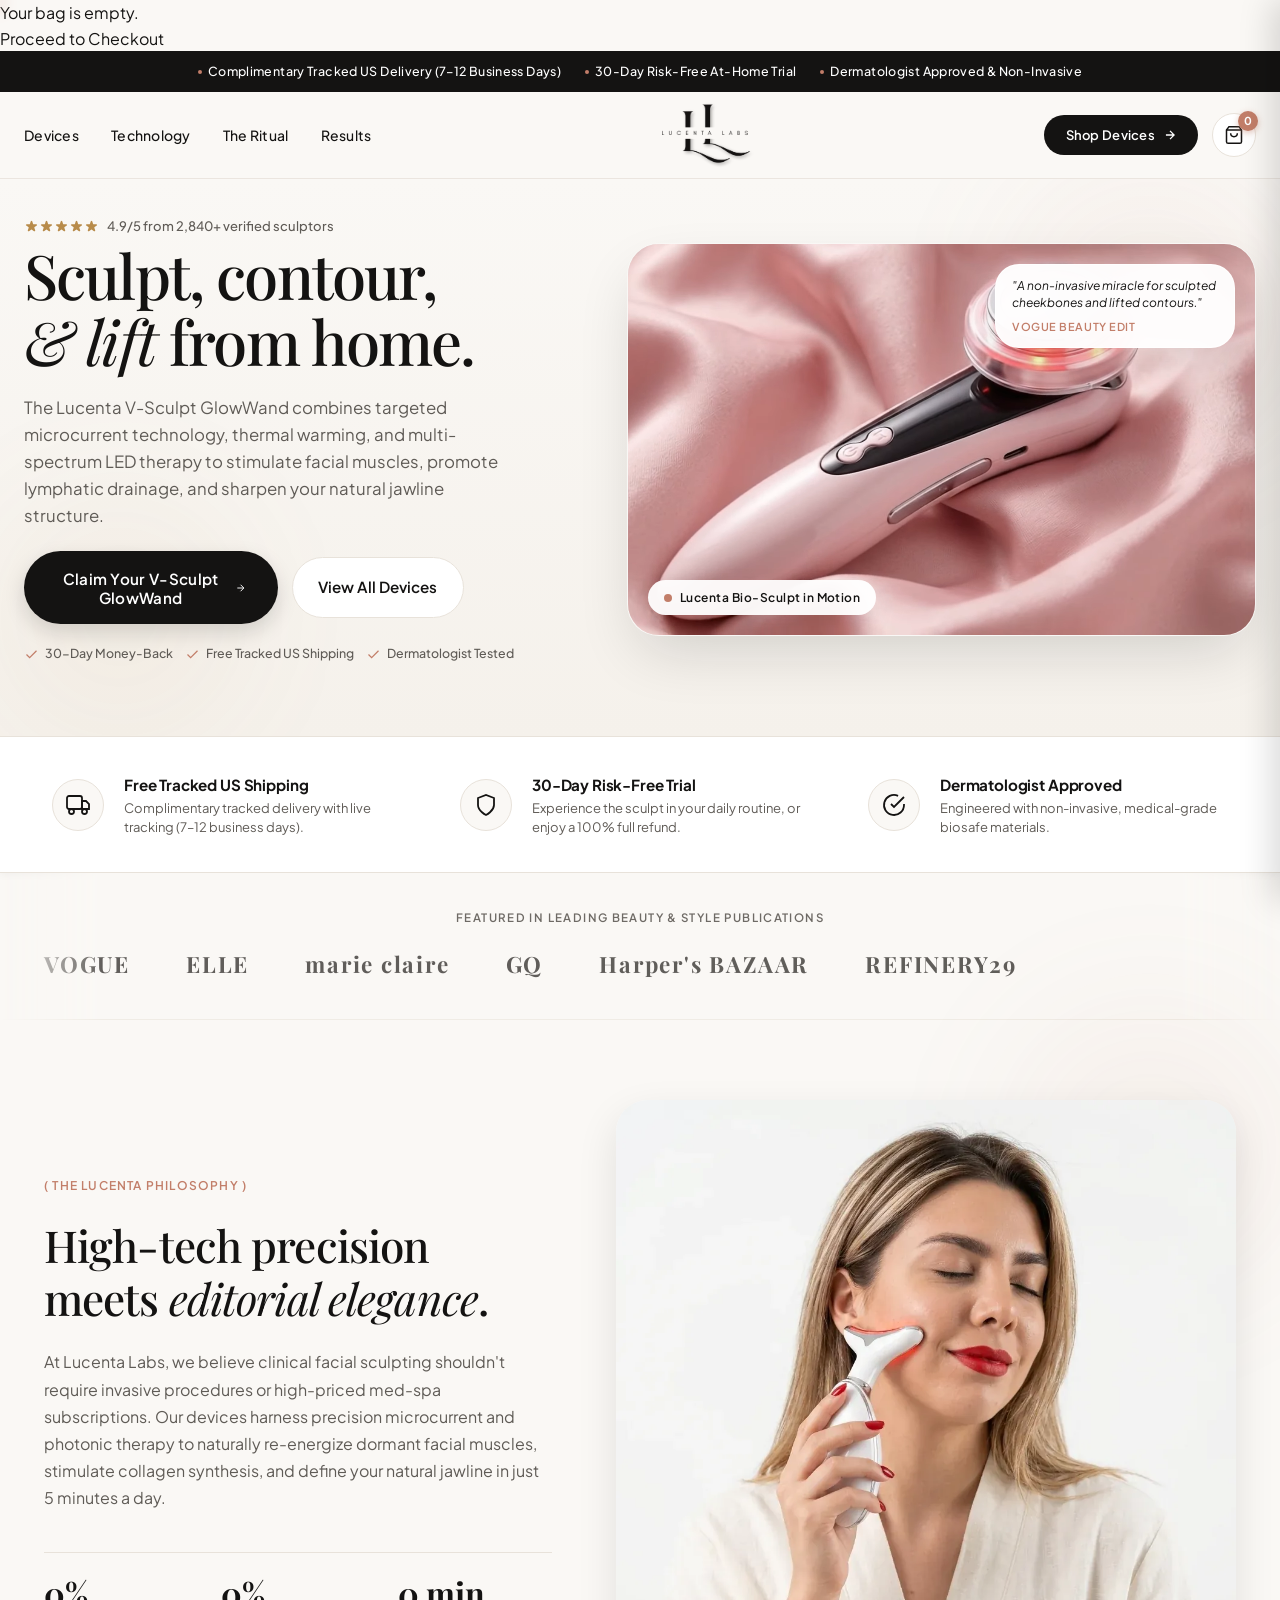
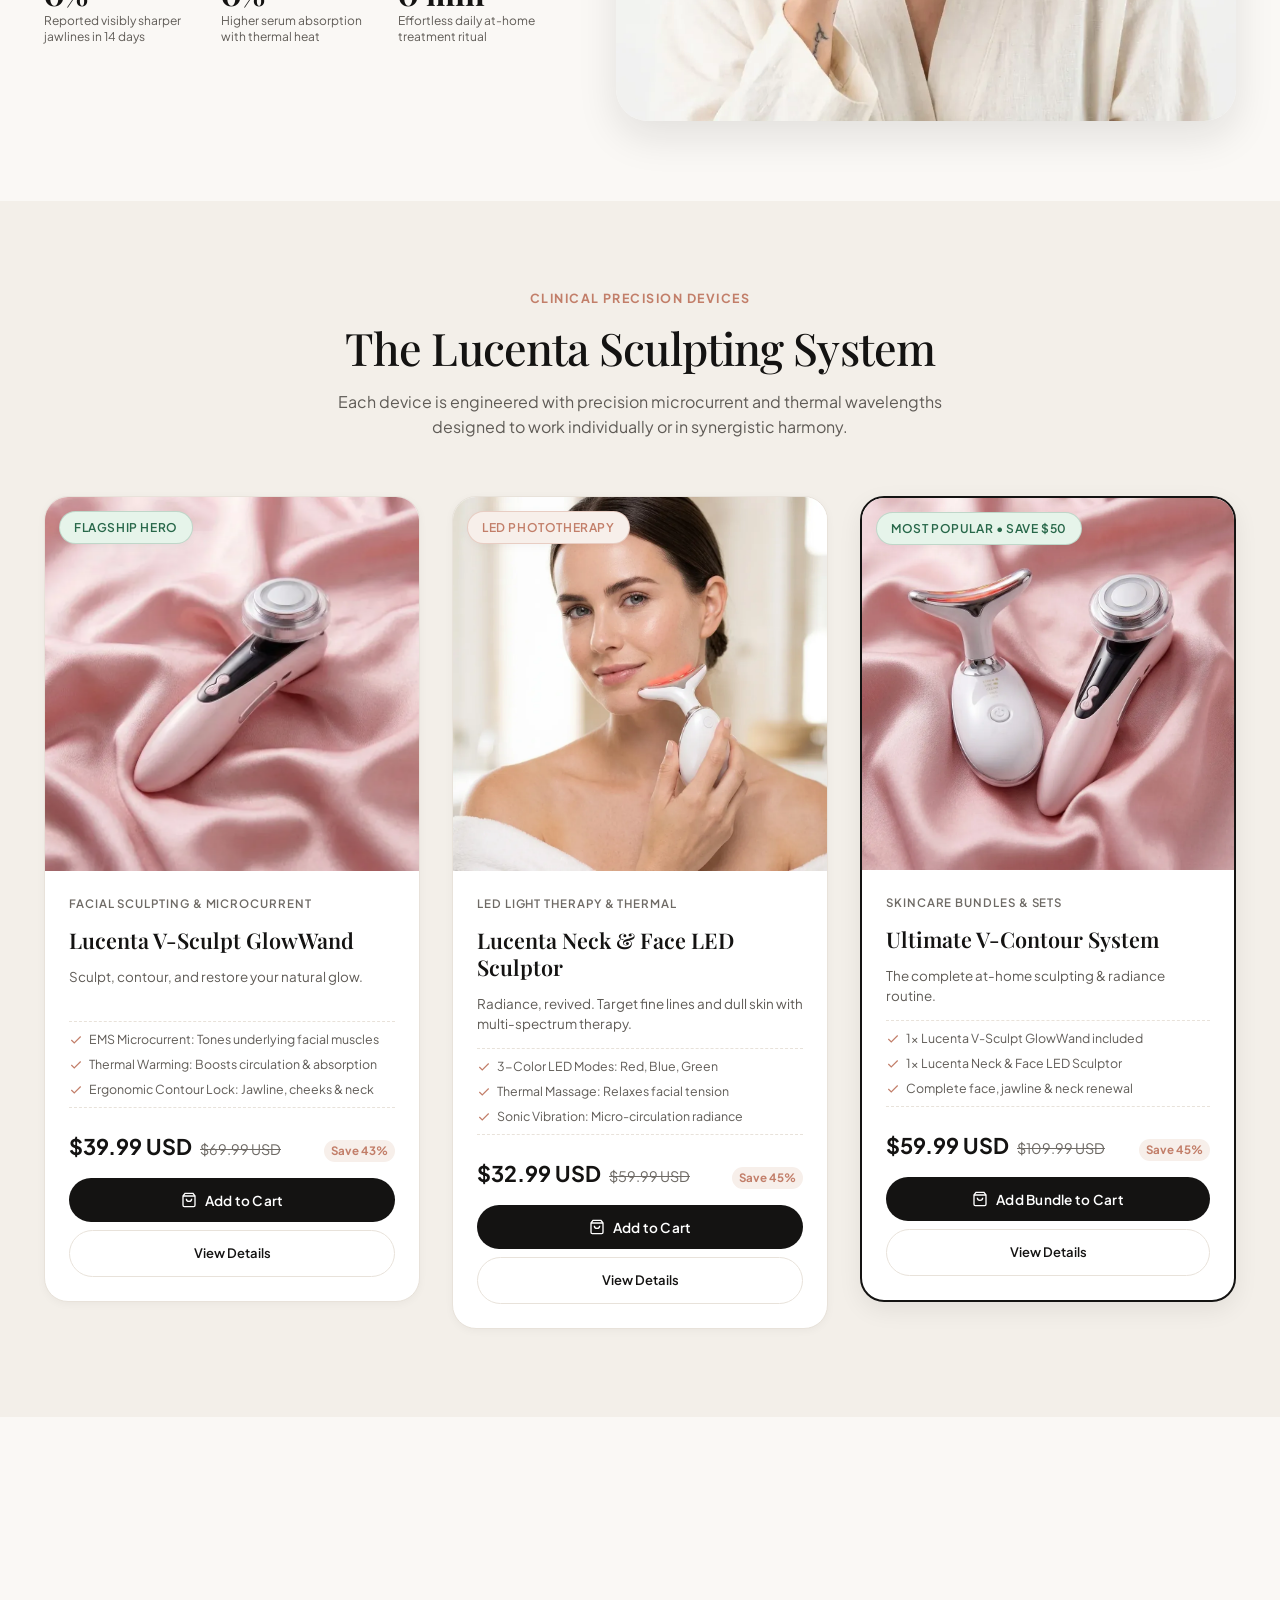
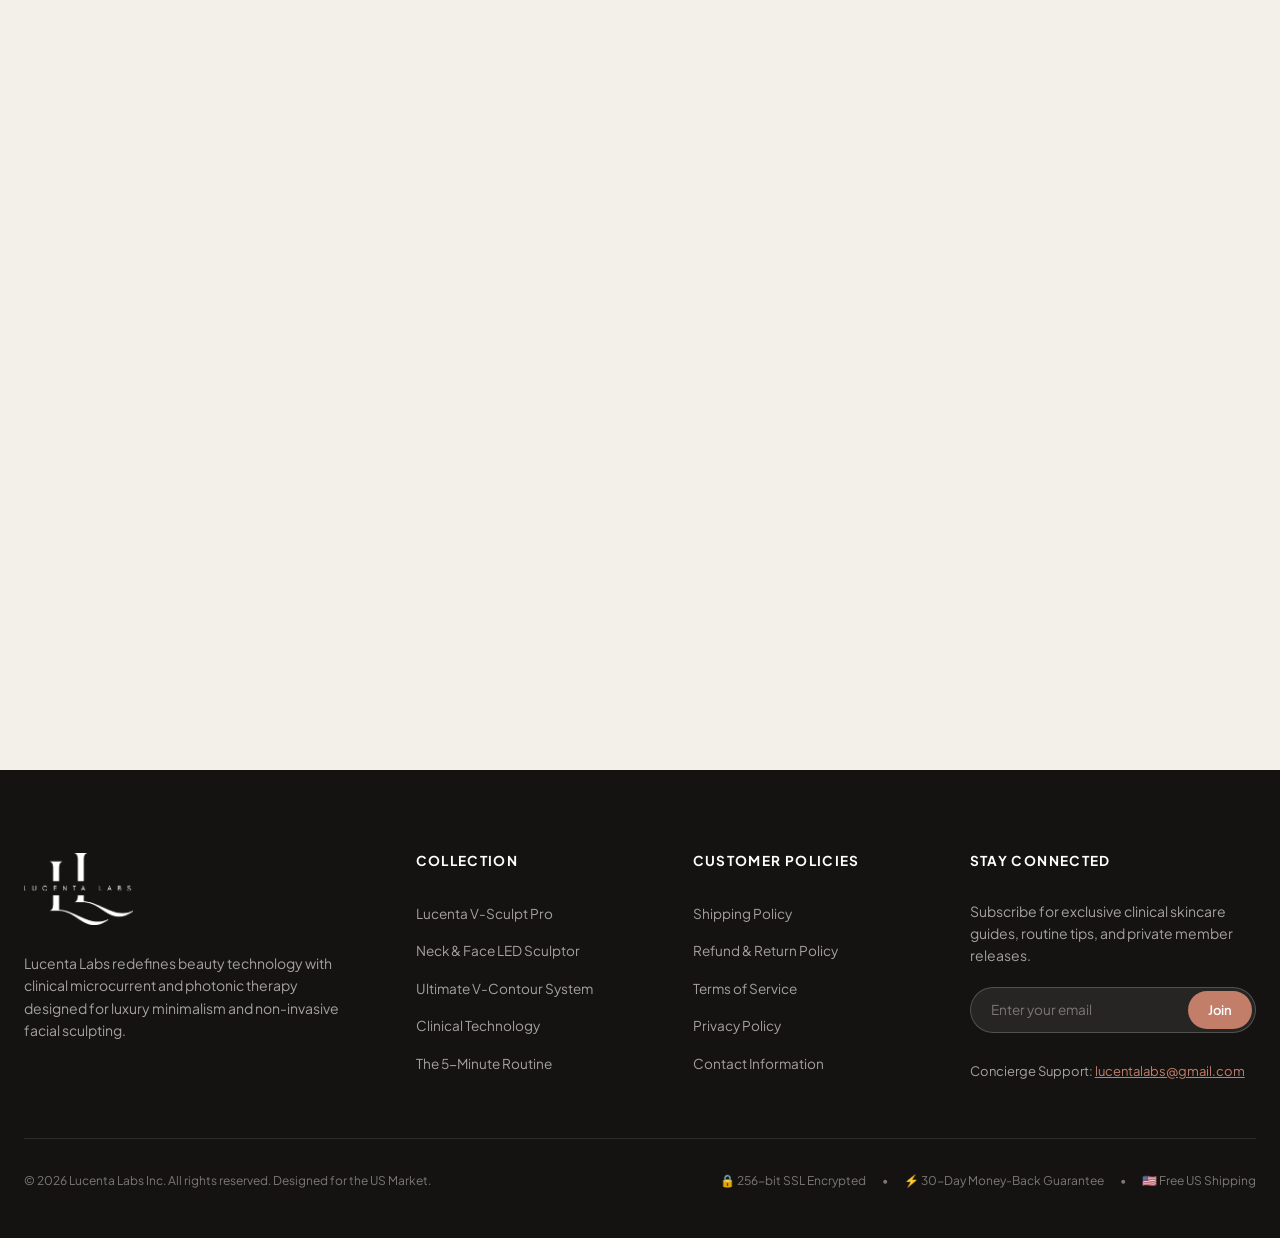
==== index.html @ 977e0d8a "feat: add Vercel Analytics tracking to all pages" ====
<!DOCTYPE html>
<html lang="en">

<head>
  <meta charset="UTF-8">
  <meta name="viewport" content="width=device-width, initial-scale=1.0, maximum-scale=5.0, viewport-fit=cover">
  <title>Lucenta Labs | Luxury Facial Sculpting &amp; High-Tech Skincare Devices</title>
  <meta name="description"
    content="Sculpt, contour, and lift from the comfort of home. Clinically-inspired EMS microcurrent, thermal warming, and LED therapy at Lucenta Labs. Free US delivery.">
  <meta name="theme-color" content="#141312">

  <!-- Open Graph -->
  <meta property="og:type" content="website">
  <meta property="og:title" content="Lucenta Labs | Luxury Beauty Tech &amp; Facial Sculpting">
  <meta property="og:description"
    content="Experience non-invasive jawline contouring and medical-grade skin rejuvenation. 30-Day Risk-Free Trial.">
  <meta property="og:image" content="imgaes/unnamed.webp_20261025152135.jpg">

  <!-- Performance Hints & Preloads -->
  <link rel="dns-prefetch" href="https://fonts.googleapis.com">
  <link rel="dns-prefetch" href="https://fonts.gstatic.com">
  <link rel="dns-prefetch" href="https://cdn.shopify.com">
  <link rel="preconnect" href="https://fonts.googleapis.com">
  <link rel="preconnect" href="https://fonts.gstatic.com" crossorigin>
  <link rel="preload" as="image" href="imgaes/unnamed.webp_20261025152135.webp" type="image/webp" fetchpriority="high">
  <link rel="preload" as="style" href="https://fonts.googleapis.com/css2?family=Italiana&family=Playfair+Display:wght@400;500;600;700&family=Plus+Jakarta+Sans:wght@400;500;600;700&display=swap">
  <link rel="stylesheet" href="https://fonts.googleapis.com/css2?family=Italiana&family=Playfair+Display:wght@400;500;600;700&family=Plus+Jakarta+Sans:wght@400;500;600;700&display=swap" media="print" onload="this.media='all'">
  <noscript>
    <link rel="stylesheet" href="https://fonts.googleapis.com/css2?family=Italiana&family=Playfair+Display:wght@400;500;600;700&family=Plus+Jakarta+Sans:wght@400;500;600;700&display=swap">
  </noscript>

  <!-- Shopify Storefront Web Components Script -->
  <script type="module" defer src="https://cdn.shopify.com/storefront/web-components.js"></script>

  <style>
    /* ==========================================================================
       LUCENTA LABS DESIGN SYSTEM
       Luxury Minimalism • High-Tech Beauty • Editorial Aesthetics
       ========================================================================== */

    :root {
      /* Curated Palette */
      --color-bg: #FAF8F5;
      --color-bg-secondary: #F3EFE9;
      --color-surface: #FFFFFF;
      --color-text-main: #141312;
      --color-text-muted: #5F5B56;
      --color-text-subtle: #6E6A65;
      --color-border: #E8E2DA;
      --color-border-light: #F0ECE5;

      /* High-End Accents */
      --color-accent-rose: #C27E69;
      --color-accent-rose-soft: #F7EFEA;
      --color-accent-dark: #141312;
      --color-accent-gold: #B88B4A;
      --color-badge-green: #276749;
      --color-badge-green-bg: #E6F4EA;

      /* Typography */
      --font-serif: 'Playfair Display', Georgia, serif;
      --font-display: 'Italiana', 'Playfair Display', serif;
      --font-sans: 'Plus Jakarta Sans', -apple-system, BlinkMacSystemFont, "Segoe UI", Roboto, sans-serif;

      /* Elevation & Radii */
      --shadow-sm: 0 2px 8px rgba(20, 19, 18, 0.04);
      --shadow-md: 0 8px 24px rgba(20, 19, 18, 0.07);
      --shadow-lg: 0 16px 40px rgba(20, 19, 18, 0.1);
      --shadow-xl: 0 24px 60px -12px rgba(20, 19, 18, 0.16);
      --radius-sm: 8px;
      --radius-md: 16px;
      --radius-lg: 24px;
      --radius-xl: 32px;
      --radius-pill: 9999px;

      --ease-luxury: cubic-bezier(0.16, 1, 0.3, 1);
      --transition-fast: 0.25s var(--ease-luxury);
      --transition-smooth: 0.45s var(--ease-luxury);
      --transition-slow: 0.8s var(--ease-luxury);
    }

    *,
    *::before,
    *::after {
      box-sizing: border-box;
      margin: 0;
      padding: 0;
    }

    html {
      scroll-behavior: smooth;
      font-size: 16px;
      -webkit-font-smoothing: antialiased;
      -moz-osx-font-smoothing: grayscale;
      background-color: var(--color-bg);
      color: var(--color-text-main);
    }

    body {
      font-family: var(--font-sans);
      font-weight: 400;
      line-height: 1.6;
      background-color: var(--color-bg);
      color: var(--color-text-main);
      overflow-x: hidden;
      position: relative;
    }

    img,
    video {
      display: block;
      max-width: 100%;
      height: auto;
    }

    picture {
      display: contents;
    }

    .press-marquee-track,
    .reviews-track {
      will-change: transform;
      transform: translate3d(0, 0, 0);
      backface-visibility: hidden;
    }

    .ambient-glow-orb {
      will-change: transform;
      transform: translate3d(0, 0, 0);
      backface-visibility: hidden;
    }

    .breakdown-section,
    .ritual-section,
    .comparison-section,
    .reviews-section,
    .faq-section,
    .policies-section {
      content-visibility: auto;
      contain-intrinsic-size: 1px 700px;
    }

    button {
      font-family: inherit;
      border: none;
      background: none;
      cursor: pointer;
    }

    a {
      color: inherit;
      text-decoration: none;
    }

    .serif-italic {
      font-family: var(--font-serif);
      font-style: italic;
      font-weight: 400;
    }

    .editorial-title {
      font-family: var(--font-serif);
      font-weight: 500;
      letter-spacing: -0.02em;
      line-height: 1.15;
    }

    .pill-tag {
      display: inline-flex;
      align-items: center;
      gap: 6px;
      padding: 6px 14px;
      border-radius: var(--radius-pill);
      font-size: 0.75rem;
      font-weight: 600;
      letter-spacing: 0.05em;
      text-transform: uppercase;
      background: var(--color-surface);
      color: var(--color-text-main);
      border: 1px solid var(--color-border);
      box-shadow: var(--shadow-sm);
    }

    .pill-tag--badge {
      background: var(--color-badge-green-bg);
      color: var(--color-badge-green);
      border-color: rgba(39, 103, 73, 0.2);
    }

    .pill-tag--rose {
      background: var(--color-accent-rose-soft);
      color: var(--color-accent-rose);
      border-color: rgba(194, 126, 105, 0.3);
    }

    .container {
      width: 100%;
      max-width: 1240px;
      margin: 0 auto;
      padding: 0 1.5rem;
    }

    .container-wide {
      width: 100%;
      max-width: 1380px;
      margin: 0 auto;
      padding: 0 1.5rem;
    }

    /* ==========================================================================
       ANNOUNCEMENT BAR
       ========================================================================== */
    .announcement-bar {
      background-color: var(--color-accent-dark);
      color: #FFFFFF;
      padding: 0.65rem 1rem;
      font-size: 0.78rem;
      font-weight: 500;
      letter-spacing: 0.03em;
      text-align: center;
      position: relative;
      z-index: 50;
    }

    .announcement-bar__inner {
      display: flex;
      justify-content: center;
      align-items: center;
      gap: 1.5rem;
      flex-wrap: wrap;
    }

    .announcement-bar__item {
      display: inline-flex;
      align-items: center;
      gap: 6px;
    }

    .announcement-bar__bullet {
      width: 4px;
      height: 4px;
      background: var(--color-accent-rose);
      border-radius: 50%;
    }

    /* ==========================================================================
       STICKY LUXURY HEADER
       ========================================================================== */
    .header {
      position: sticky;
      top: 0;
      z-index: 40;
      background: rgba(250, 248, 245, 0.94);
      backdrop-filter: blur(16px);
      -webkit-backdrop-filter: blur(16px);
      border-bottom: 1px solid rgba(232, 226, 218, 0.8);
      transition: all var(--transition-fast);
    }

    .header__inner {
      display: flex;
      align-items: center;
      justify-content: space-between;
      height: 86px;
    }

    /* Desktop Navigation */
    .header__nav {
      display: none;
      align-items: center;
      gap: 2rem;
    }

    @media (min-width: 860px) {
      .header__nav {
        display: flex;
      }
    }

    .header__link {
      font-size: 0.875rem;
      font-weight: 500;
      letter-spacing: 0.02em;
      color: var(--color-text-main);
      position: relative;
      padding: 4px 0;
      transition: color var(--transition-fast);
    }

    .header__link::after {
      content: '';
      position: absolute;
      bottom: 0;
      left: 0;
      width: 0%;
      height: 1.5px;
      background-color: var(--color-accent-dark);
      transition: width var(--transition-smooth);
    }

    .header__link:hover::after {
      width: 100%;
    }

    /* Prominent Brand Logo */
    .header__brand {
      display: flex;
      align-items: center;
      justify-content: center;
      height: 72px;
    }

    .header__logo {
      height: 66px;
      width: auto;
      object-fit: contain;
      display: block;
      transition: transform var(--transition-fast);
    }

    .header__logo:hover {
      transform: scale(1.03);
    }

    @media (max-width: 600px) {
      .header__inner {
        height: 74px;
      }

      .header__brand {
        height: 60px;
      }

      .header__logo {
        height: 54px;
      }
    }

    /* Header Actions */
    .header__actions {
      display: flex;
      align-items: center;
      gap: 0.85rem;
    }

    .header__cta-btn {
      display: none;
      align-items: center;
      gap: 8px;
      background: var(--color-accent-dark);
      color: #FFFFFF;
      padding: 0.6rem 1.35rem;
      border-radius: var(--radius-pill);
      font-size: 0.8125rem;
      font-weight: 600;
      letter-spacing: 0.02em;
      transition: transform var(--transition-fast), background-color var(--transition-fast);
    }

    .header__cta-btn:hover {
      background-color: #2D2B29;
      transform: translateY(-1px);
    }

    @media (min-width: 992px) {
      .header__cta-btn {
        display: inline-flex;
      }
    }

    .header__cart-btn {
      position: relative;
      display: inline-flex;
      align-items: center;
      justify-content: center;
      width: 44px;
      height: 44px;
      border-radius: 50%;
      background: var(--color-surface);
      border: 1px solid var(--color-border);
      color: var(--color-text-main);
      transition: all var(--transition-fast);
    }

    .header__cart-btn:hover {
      border-color: var(--color-accent-dark);
      transform: scale(1.05);
    }

    .header__cart-count {
      position: absolute;
      top: -3px;
      right: -3px;
      width: 20px;
      height: 20px;
      border-radius: 50%;
      background-color: var(--color-accent-rose);
      color: #FFFFFF;
      font-size: 0.6875rem;
      font-weight: 700;
      display: flex;
      align-items: center;
      justify-content: center;
      box-shadow: 0 2px 6px rgba(194, 126, 105, 0.45);
    }

    /* Mobile Hamburger Menu */
    .header__mobile-menu-btn {
      display: flex;
      align-items: center;
      justify-content: center;
      width: 42px;
      height: 42px;
      border-radius: 50%;
      background: var(--color-surface);
      border: 1px solid var(--color-border);
      color: var(--color-text-main);
    }

    @media (min-width: 860px) {
      .header__mobile-menu-btn {
        display: none;
      }
    }

    .mobile-menu-drawer {
      position: fixed;
      top: 78px;
      left: 0;
      right: 0;
      background: rgba(250, 248, 245, 0.98);
      backdrop-filter: blur(20px);
      border-bottom: 1px solid var(--color-border);
      padding: 1.5rem;
      display: flex;
      flex-direction: column;
      gap: 1.25rem;
      transform: translateY(-120%);
      opacity: 0;
      pointer-events: none;
      transition: transform var(--transition-smooth), opacity var(--transition-fast);
      z-index: 39;
    }

    .mobile-menu-drawer.is-open {
      transform: translateY(0);
      opacity: 1;
      pointer-events: auto;
    }

    .mobile-menu-link {
      font-size: 1.15rem;
      font-weight: 600;
      color: var(--color-text-main);
      padding: 0.5rem 0;
      border-bottom: 1px solid var(--color-border-light);
    }

    /* ==========================================================================
       HERO SECTION WITH VIDEO-TO-IMAGE TRANSITION
       ========================================================================== */
    .hero-section {
      position: relative;
      padding: 2.25rem 0 4.5rem;
      background: linear-gradient(180deg, var(--color-bg) 0%, #F5F1EB 100%);
      overflow: hidden;
    }

    .hero-grid {
      display: grid;
      grid-template-columns: 1fr;
      gap: 2.5rem;
      align-items: center;
    }

    @media (min-width: 992px) {
      .hero-grid {
        grid-template-columns: 1fr 1.15fr;
        gap: 3.5rem;
      }
    }

    .hero-content {
      display: flex;
      flex-direction: column;
      gap: 1.35rem;
      position: relative;
      z-index: 2;
    }

    .hero-purchase-block {
      display: flex;
      flex-direction: column;
      gap: 1rem;
    }

    /* Mobile-Only Flow: 1. Headline -> 2. Video -> 3. Sleek Compact CTA -> 4. Paragraph */
    @media (max-width: 991px) {
      .hero-section {
        padding: 1.5rem 0 3rem;
      }

      .hero-grid {
        display: flex;
        flex-direction: column;
        gap: 1.25rem;
      }

      .hero-content {
        display: contents;
      }

      /* 1. Headline & Name */
      .hero-header-block {
        order: 1;
        display: flex;
        flex-direction: column;
        gap: 0.5rem;
      }

      .hero-header-block .hero-title {
        font-size: clamp(2.1rem, 7vw, 2.75rem);
        line-height: 1.1;
        margin: 0;
      }

      /* 2. Video in Motion */
      .hero-media-card {
        order: 2;
        margin: 0.25rem 0;
      }

      /* 3. Sleek Compact Call To Action (No Price Clutter) */
      .hero-purchase-block {
        order: 3;
        display: flex;
        flex-direction: column;
        gap: 0.65rem;
        margin: 0.25rem 0;
      }

      .hero-purchase-block .hero-actions {
        max-width: 100%;
        margin: 0;
      }

      .hero-purchase-block .btn-primary {
        padding: 0.95rem 1.4rem;
        font-size: 0.925rem;
        width: 100%;
      }

      .hero-purchase-block .btn-secondary {
        display: none;
      }

      .hero-purchase-block .hero-guarantee-pills {
        justify-content: center;
        gap: 0.65rem;
        font-size: 0.72rem;
        padding-top: 2px;
      }

      /* 4. Paragraph Description */
      .hero-tagline {
        order: 4;
        font-size: 0.925rem;
        line-height: 1.6;
        color: var(--color-text-muted);
        margin-top: 0.25rem;
      }
    }

    .hero-rating {
      display: inline-flex;
      align-items: center;
      gap: 8px;
      font-size: 0.8125rem;
      font-weight: 500;
      color: var(--color-text-muted);
    }

    .hero-stars {
      display: flex;
      color: var(--color-accent-gold);
    }

    .hero-title {
      font-size: clamp(2.4rem, 5vw, 3.85rem);
      line-height: 1.08;
      letter-spacing: -0.03em;
      color: var(--color-text-main);
    }

    .hero-tagline {
      font-size: 1.05rem;
      line-height: 1.6;
      color: var(--color-text-muted);
      max-width: 500px;
    }

    .hero-pricing {
      display: flex;
      align-items: baseline;
      gap: 0.85rem;
      background: var(--color-surface);
      padding: 0.85rem 1.4rem;
      border-radius: var(--radius-md);
      border: 1px solid var(--color-border);
      width: fit-content;
      box-shadow: var(--shadow-sm);
    }

    .hero-pricing__current {
      font-size: 1.75rem;
      font-weight: 700;
      color: var(--color-text-main);
      letter-spacing: -0.02em;
    }

    .hero-pricing__compare {
      font-size: 1.125rem;
      text-decoration: line-through;
      color: var(--color-text-subtle);
    }

    .hero-pricing__badge {
      font-size: 0.75rem;
      font-weight: 700;
      text-transform: uppercase;
      padding: 3px 8px;
      border-radius: var(--radius-pill);
      background: var(--color-accent-rose-soft);
      color: var(--color-accent-rose);
      letter-spacing: 0.05em;
    }

    .hero-actions {
      display: flex;
      flex-direction: column;
      gap: 0.85rem;
      width: 100%;
      max-width: 440px;
    }

    @media (min-width: 480px) {
      .hero-actions {
        flex-direction: row;
        align-items: center;
      }
    }

    .btn-primary {
      display: inline-flex;
      align-items: center;
      justify-content: center;
      gap: 10px;
      background: var(--color-accent-dark);
      color: #FFFFFF;
      padding: 1.1rem 2rem;
      border-radius: var(--radius-pill);
      font-size: 0.95rem;
      font-weight: 600;
      letter-spacing: 0.02em;
      box-shadow: 0 8px 20px rgba(20, 19, 18, 0.15);
      transition: all var(--transition-fast);
      text-align: center;
      flex: 1;
    }

    .btn-primary:hover {
      background-color: #2D2B29;
      transform: translateY(-2px);
      box-shadow: 0 12px 28px rgba(20, 19, 18, 0.22);
    }

    .btn-secondary {
      display: inline-flex;
      align-items: center;
      justify-content: center;
      gap: 8px;
      background: var(--color-surface);
      color: var(--color-text-main);
      padding: 1.1rem 1.6rem;
      border-radius: var(--radius-pill);
      font-size: 0.95rem;
      font-weight: 600;
      border: 1.5px solid var(--color-border);
      transition: all var(--transition-fast);
      text-align: center;
    }

    .btn-secondary:hover {
      border-color: var(--color-accent-dark);
      background: #FFFFFF;
      transform: translateY(-2px);
    }

    .hero-guarantee-pills {
      display: flex;
      flex-wrap: wrap;
      gap: 0.75rem;
      padding-top: 0.25rem;
    }

    .hero-guarantee-pill {
      display: inline-flex;
      align-items: center;
      gap: 6px;
      font-size: 0.775rem;
      font-weight: 500;
      color: var(--color-text-muted);
    }

    .hero-guarantee-pill svg {
      color: var(--color-accent-rose);
    }

    /* Hero Media Container with Video-to-Image Fade */
    .hero-media-card {
      position: relative;
      border-radius: var(--radius-xl);
      overflow: hidden;
      background: #ECE5DF;
      aspect-ratio: 16 / 10;
      width: 100%;
      box-shadow: var(--shadow-xl);
      border: 1px solid rgba(255, 255, 255, 0.7);
    }

    @media (max-width: 600px) {
      .hero-media-card {
        aspect-ratio: 4 / 3;
      }
    }

    .hero-media-wrapper {
      position: relative;
      width: 100%;
      height: 100%;
    }

    .hero-video {
      position: absolute;
      inset: 0;
      width: 100%;
      height: 100%;
      object-fit: cover;
      object-position: center;
      z-index: 1;
      transition: opacity 1.2s var(--ease-luxury);
    }

    .hero-still {
      position: absolute;
      inset: 0;
      width: 100%;
      height: 100%;
      object-fit: cover;
      object-position: center;
      opacity: 0;
      pointer-events: none;
      z-index: 2;
      transition: opacity 1.2s var(--ease-luxury);
    }

    .hero-still.is-active {
      opacity: 1;
      pointer-events: auto;
    }

    .hero-media-tag {
      position: absolute;
      bottom: 20px;
      left: 20px;
      z-index: 5;
      background: rgba(255, 255, 255, 0.94);
      backdrop-filter: blur(10px);
      -webkit-backdrop-filter: blur(10px);
      padding: 8px 16px;
      border-radius: var(--radius-pill);
      font-size: 0.75rem;
      font-weight: 600;
      letter-spacing: 0.04em;
      color: var(--color-text-main);
      display: inline-flex;
      align-items: center;
      gap: 8px;
      box-shadow: var(--shadow-md);
    }

    .hero-media-tag .pulse-dot {
      width: 8px;
      height: 8px;
      border-radius: 50%;
      background-color: var(--color-accent-rose);
      box-shadow: 0 0 0 0 rgba(194, 126, 105, 0.7);
      animation: pulseAnimation 2s infinite;
    }

    @keyframes pulseAnimation {
      0% {
        box-shadow: 0 0 0 0 rgba(194, 126, 105, 0.7);
      }

      70% {
        box-shadow: 0 0 0 8px rgba(194, 126, 105, 0);
      }

      100% {
        box-shadow: 0 0 0 0 rgba(194, 126, 105, 0);
      }
    }

    .hero-replay-btn {
      position: absolute;
      bottom: 20px;
      right: 20px;
      z-index: 5;
      background: rgba(20, 19, 18, 0.8);
      backdrop-filter: blur(10px);
      -webkit-backdrop-filter: blur(10px);
      color: #FFFFFF;
      padding: 7px 14px;
      border-radius: var(--radius-pill);
      font-size: 0.75rem;
      font-weight: 500;
      display: inline-flex;
      align-items: center;
      gap: 6px;
      opacity: 0;
      pointer-events: none;
      transition: opacity 0.4s var(--ease-luxury), background-color 0.2s ease;
    }

    .hero-replay-btn.is-visible {
      opacity: 1;
      pointer-events: auto;
    }

    .hero-replay-btn:hover {
      background: rgba(20, 19, 18, 0.95);
    }

    .hero-floating-quote {
      position: absolute;
      top: 20px;
      right: 20px;
      z-index: 5;
      background: rgba(255, 255, 255, 0.95);
      backdrop-filter: blur(12px);
      -webkit-backdrop-filter: blur(12px);
      border-radius: var(--radius-lg);
      padding: 12px 16px;
      max-width: 240px;
      box-shadow: var(--shadow-lg);
      border: 1px solid rgba(255, 255, 255, 0.8);
      display: none;
    }

    @media (min-width: 640px) {
      .hero-floating-quote {
        display: block;
      }
    }

    .hero-floating-quote__text {
      font-size: 0.75rem;
      line-height: 1.45;
      color: var(--color-text-main);
      font-style: italic;
    }

    .hero-floating-quote__author {
      font-size: 0.6875rem;
      font-weight: 600;
      margin-top: 6px;
      color: var(--color-accent-rose);
      text-transform: uppercase;
      letter-spacing: 0.05em;
    }

    /* On mobile, re-order hero elements for highest conversion */
    @media (max-width: 991px) {
      .hero-content {
        order: 1;
      }

      .hero-media-card {
        order: 2;
        margin-top: 0.5rem;
        margin-bottom: 0.5rem;
      }
    }

    /* ==========================================================================
       GUARANTEE & VALUE STRIP
       ========================================================================== */
    .guarantee-strip {
      background-color: var(--color-surface);
      border-top: 1px solid var(--color-border);
      border-bottom: 1px solid var(--color-border);
      padding: 1.75rem 0;
      box-shadow: var(--shadow-sm);
    }

    .guarantee-grid {
      display: grid;
      grid-template-columns: 1fr;
      gap: 1.5rem;
    }

    @media (min-width: 768px) {
      .guarantee-grid {
        grid-template-columns: repeat(3, 1fr);
        gap: 2rem;
      }
    }

    .guarantee-card {
      display: flex;
      align-items: center;
      gap: 1.25rem;
      padding: 0.5rem;
    }

    .guarantee-icon {
      width: 52px;
      height: 52px;
      border-radius: 50%;
      background: var(--color-bg);
      border: 1px solid var(--color-border);
      display: flex;
      align-items: center;
      justify-content: center;
      flex-shrink: 0;
      color: var(--color-accent-dark);
      transition: transform var(--transition-fast), background-color var(--transition-fast);
    }

    .guarantee-card:hover .guarantee-icon {
      background: var(--color-accent-rose-soft);
      color: var(--color-accent-rose);
      transform: scale(1.08);
    }

    .guarantee-details h3 {
      font-size: 0.95rem;
      font-weight: 700;
      letter-spacing: -0.01em;
      margin-bottom: 2px;
    }

    .guarantee-details p {
      font-size: 0.8125rem;
      color: var(--color-text-muted);
      line-height: 1.4;
    }

    /* ==========================================================================
       PRESS LOGOS STRIP
       ========================================================================== */
    .press-strip {
      padding: 2.25rem 0;
      background: var(--color-bg);
      text-align: center;
      border-bottom: 1px solid var(--color-border-light);
    }

    .press-label {
      font-size: 0.72rem;
      font-weight: 600;
      letter-spacing: 0.12em;
      text-transform: uppercase;
      color: var(--color-text-subtle);
      margin-bottom: 1.25rem;
    }

    .press-logos {
      display: flex;
      align-items: center;
      justify-content: center;
      gap: 2.5rem;
      flex-wrap: wrap;
      opacity: 0.8;
    }

    .press-logo-text {
      font-family: var(--font-serif);
      font-size: 1.4rem;
      font-weight: 700;
      letter-spacing: 0.08em;
      color: #3A3734;
      transition: opacity var(--transition-fast);
    }

    .press-logo-text:hover {
      opacity: 1;
      color: var(--color-text-main);
    }

    /* ==========================================================================
       BRAND STATEMENT SECTION
       ========================================================================== */
    .statement-section {
      padding: 5rem 0;
      background: var(--color-bg);
      position: relative;
    }

    .statement-grid {
      display: grid;
      grid-template-columns: 1fr;
      gap: 3rem;
      align-items: center;
    }

    @media (min-width: 900px) {
      .statement-grid {
        grid-template-columns: 0.9fr 1.1fr;
        gap: 4rem;
      }
    }

    .statement-content {
      display: flex;
      flex-direction: column;
      gap: 1.5rem;
    }

    .statement-badge {
      font-size: 0.75rem;
      font-weight: 600;
      letter-spacing: 0.1em;
      text-transform: uppercase;
      color: var(--color-accent-rose);
    }

    .statement-heading {
      font-size: clamp(2rem, 3.5vw, 2.75rem);
      line-height: 1.2;
    }

    .statement-body {
      font-size: 1rem;
      line-height: 1.7;
      color: var(--color-text-muted);
    }

    .statement-stats {
      display: grid;
      grid-template-columns: repeat(3, 1fr);
      gap: 1.5rem;
      margin-top: 1rem;
      padding-top: 1.5rem;
      border-top: 1px solid var(--color-border);
    }

    .stat-number {
      font-family: var(--font-serif);
      font-size: 2rem;
      font-weight: 700;
      color: var(--color-text-main);
      line-height: 1;
      margin-bottom: 4px;
    }

    .stat-label {
      font-size: 0.75rem;
      color: var(--color-text-muted);
      line-height: 1.35;
    }

    .statement-imagery {
      position: relative;
      border-radius: var(--radius-xl);
      overflow: hidden;
      box-shadow: var(--shadow-lg);
    }

    .statement-img {
      width: 100%;
      height: 100%;
      object-fit: cover;
      transition: transform var(--transition-slow);
    }

    .statement-imagery:hover .statement-img {
      transform: scale(1.03);
    }

    /* ==========================================================================
       PRODUCT CATALOG SECTION
       ========================================================================== */
    .products-section {
      padding: 5.5rem 0;
      background: var(--color-bg-secondary);
      position: relative;
    }

    .section-header {
      text-align: center;
      max-width: 680px;
      margin: 0 auto 3.5rem;
      display: flex;
      flex-direction: column;
      align-items: center;
      gap: 0.85rem;
    }

    .section-subtitle {
      font-size: 0.78rem;
      font-weight: 700;
      letter-spacing: 0.12em;
      text-transform: uppercase;
      color: var(--color-accent-rose);
    }

    .section-title {
      font-size: clamp(2rem, 3.5vw, 2.85rem);
      color: var(--color-text-main);
      line-height: 1.18;
    }

    .section-description {
      font-size: 1rem;
      color: var(--color-text-muted);
      line-height: 1.6;
    }

    .products-grid {
      display: grid;
      grid-template-columns: 1fr;
      gap: 2rem;
    }

    @media (min-width: 768px) {
      .products-grid {
        grid-template-columns: repeat(2, 1fr);
      }
    }

    @media (min-width: 1080px) {
      .products-grid {
        grid-template-columns: repeat(3, 1fr);
      }
    }

    /* Product Card Styling */
    .product-card {
      background: var(--color-surface);
      border-radius: var(--radius-lg);
      border: 1px solid var(--color-border);
      overflow: hidden;
      display: flex;
      flex-direction: column;
      transition: transform var(--transition-smooth), box-shadow var(--transition-smooth), border-color var(--transition-smooth);
      position: relative;
      box-shadow: var(--shadow-sm);
      height: 100%;
    }

    .product-card:hover {
      transform: translateY(-6px);
      box-shadow: var(--shadow-lg);
      border-color: rgba(194, 126, 105, 0.4);
    }

    .product-card--featured {
      border: 2px solid var(--color-accent-dark);
      box-shadow: var(--shadow-md);
    }

    .product-card__ribbon {
      position: absolute;
      top: 14px;
      left: 14px;
      z-index: 10;
      display: flex;
      flex-direction: column;
      gap: 6px;
    }

    .product-card__media-wrap {
      position: relative;
      width: 100%;
      aspect-ratio: 1 / 1;
      background: #F8F5F2;
      overflow: hidden;
      cursor: pointer;
    }

    .product-card__image {
      width: 100%;
      height: 100%;
      object-fit: cover;
      object-position: center;
      transition: transform var(--transition-slow);
    }

    .product-card:hover .product-card__image {
      transform: scale(1.06);
    }

    .product-card__quick-view {
      position: absolute;
      bottom: 12px;
      left: 50%;
      transform: translateX(-50%) translateY(20px);
      background: rgba(255, 255, 255, 0.95);
      backdrop-filter: blur(8px);
      color: var(--color-text-main);
      padding: 7px 16px;
      border-radius: var(--radius-pill);
      font-size: 0.75rem;
      font-weight: 600;
      opacity: 0;
      transition: all var(--transition-fast);
      box-shadow: var(--shadow-md);
      white-space: nowrap;
    }

    .product-card:hover .product-card__quick-view {
      opacity: 1;
      transform: translateX(-50%) translateY(0);
    }

    .product-card__content {
      padding: 1.5rem;
      display: flex;
      flex-direction: column;
      flex: 1;
      gap: 0.85rem;
    }

    .product-card__category {
      font-size: 0.72rem;
      font-weight: 600;
      text-transform: uppercase;
      letter-spacing: 0.08em;
      color: var(--color-text-subtle);
    }

    .product-card__title {
      font-family: var(--font-serif);
      font-size: 1.35rem;
      font-weight: 600;
      line-height: 1.25;
      color: var(--color-text-main);
      margin: 0;
    }

    .product-card__tagline {
      font-size: 0.84rem;
      color: var(--color-text-muted);
      line-height: 1.45;
      min-height: 2.5rem;
    }

    .product-card__features-list {
      list-style: none;
      display: flex;
      flex-direction: column;
      gap: 5px;
      padding: 0.5rem 0;
      border-top: 1px dashed var(--color-border);
      border-bottom: 1px dashed var(--color-border);
    }

    .product-card__features-item {
      font-size: 0.775rem;
      color: var(--color-text-muted);
      display: flex;
      align-items: center;
      gap: 6px;
    }

    .product-card__features-item svg {
      color: var(--color-accent-rose);
      flex-shrink: 0;
    }

    .product-card__footer {
      margin-top: auto;
      padding-top: 0.5rem;
      display: flex;
      flex-direction: column;
      gap: 0.85rem;
    }

    .product-card__price-row {
      display: flex;
      align-items: baseline;
      justify-content: space-between;
    }

    .product-card__price-wrap {
      display: flex;
      align-items: baseline;
      gap: 8px;
    }

    .product-card__price {
      font-size: 1.35rem;
      font-weight: 700;
      color: var(--color-text-main);
    }

    .product-card__compare {
      font-size: 0.9rem;
      text-decoration: line-through;
      color: var(--color-text-subtle);
    }

    .product-card__savings {
      font-size: 0.72rem;
      font-weight: 700;
      color: var(--color-accent-rose);
      background: var(--color-accent-rose-soft);
      padding: 2px 7px;
      border-radius: var(--radius-pill);
    }

    .product-card__buttons {
      display: grid;
      grid-template-columns: 1fr;
      gap: 8px;
    }

    .btn-add-to-cart {
      background: var(--color-accent-dark);
      color: #FFFFFF;
      padding: 0.85rem 1.25rem;
      border-radius: var(--radius-pill);
      font-size: 0.85rem;
      font-weight: 600;
      letter-spacing: 0.02em;
      transition: all var(--transition-fast);
      display: flex;
      align-items: center;
      justify-content: center;
      gap: 8px;
    }

    .btn-add-to-cart:hover {
      background: #2D2B29;
      transform: translateY(-1px);
    }

    .btn-view-details {
      background: transparent;
      color: var(--color-text-main);
      border: 1px solid var(--color-border);
      padding: 0.75rem 1.25rem;
      border-radius: var(--radius-pill);
      font-size: 0.8125rem;
      font-weight: 600;
      transition: all var(--transition-fast);
      text-align: center;
    }

    .btn-view-details:hover {
      border-color: var(--color-accent-dark);
      background: var(--color-bg);
    }

    /* Shopify Context elements display */
    shopify-context {
      display: block;
      height: 100%;
    }

    /* ==========================================================================
       INTERACTIVE HOTSPOT & FEATURE BREAKDOWN (BLUNT Reference)
       ========================================================================== */
    .breakdown-section {
      padding: 5.5rem 0;
      background: var(--color-bg);
      position: relative;
    }

    .breakdown-grid {
      display: grid;
      grid-template-columns: 1fr;
      gap: 3.5rem;
      align-items: center;
    }

    @media (min-width: 992px) {
      .breakdown-grid {
        grid-template-columns: 1.15fr 0.85fr;
      }
    }

    .breakdown-interactive-card {
      position: relative;
      border-radius: var(--radius-xl);
      overflow: hidden;
      background: #FFFFFF;
      border: 1px solid var(--color-border);
      box-shadow: var(--shadow-lg);
    }

    .breakdown-image {
      width: 100%;
      height: auto;
      display: block;
    }

    /* Hotspot pins */
    .hotspot-pin {
      position: absolute;
      width: 32px;
      height: 32px;
      border-radius: 50%;
      background: var(--color-accent-dark);
      color: #FFFFFF;
      display: flex;
      align-items: center;
      justify-content: center;
      font-size: 0.8125rem;
      font-weight: 700;
      box-shadow: 0 4px 12px rgba(20, 19, 18, 0.35);
      cursor: pointer;
      border: 2px solid #FFFFFF;
      transition: transform var(--transition-fast), background-color var(--transition-fast);
      z-index: 10;
    }

    .hotspot-pin::before {
      content: '';
      position: absolute;
      inset: -6px;
      border-radius: 50%;
      border: 1.5px solid var(--color-accent-rose);
      animation: hotspotPulse 2s infinite;
    }

    @keyframes hotspotPulse {
      0% {
        transform: scale(0.85);
        opacity: 1;
      }

      100% {
        transform: scale(1.4);
        opacity: 0;
      }
    }

    .hotspot-pin:hover,
    .hotspot-pin.is-active {
      transform: scale(1.15);
      background: var(--color-accent-rose);
    }

    .hotspot-tooltip {
      position: absolute;
      background: rgba(20, 19, 18, 0.95);
      backdrop-filter: blur(10px);
      color: #FFFFFF;
      padding: 10px 14px;
      border-radius: var(--radius-md);
      font-size: 0.775rem;
      max-width: 220px;
      line-height: 1.4;
      pointer-events: none;
      opacity: 0;
      transform: translateY(8px);
      transition: all var(--transition-fast);
      z-index: 20;
      box-shadow: var(--shadow-lg);
    }

    .hotspot-pin:hover+.hotspot-tooltip,
    .hotspot-pin:focus+.hotspot-tooltip,
    .hotspot-tooltip.is-active {
      opacity: 1;
      transform: translateY(0);
      pointer-events: auto;
    }

    .breakdown-features-list {
      display: flex;
      flex-direction: column;
      gap: 1.75rem;
    }

    .feature-point {
      display: flex;
      gap: 1.25rem;
      align-items: flex-start;
      padding: 1.25rem;
      border-radius: var(--radius-lg);
      background: var(--color-surface);
      border: 1px solid var(--color-border);
      transition: transform var(--transition-fast), box-shadow var(--transition-fast);
    }

    .feature-point:hover {
      transform: translateX(4px);
      box-shadow: var(--shadow-md);
    }

    .feature-point__icon {
      width: 44px;
      height: 44px;
      border-radius: 12px;
      background: var(--color-accent-rose-soft);
      color: var(--color-accent-rose);
      display: flex;
      align-items: center;
      justify-content: center;
      flex-shrink: 0;
    }

    .feature-point__title {
      font-size: 1.05rem;
      font-weight: 700;
      margin-bottom: 4px;
    }

    .feature-point__desc {
      font-size: 0.85rem;
      color: var(--color-text-muted);
      line-height: 1.5;
    }

    /* ==========================================================================
       HOW TO USE / 3-STEP RITUAL
       ========================================================================== */
    .ritual-section {
      padding: 5rem 0;
      background: var(--color-bg-secondary);
    }

    .ritual-grid {
      display: grid;
      grid-template-columns: 1fr;
      gap: 2rem;
    }

    @media (min-width: 768px) {
      .ritual-grid {
        grid-template-columns: repeat(3, 1fr);
      }
    }

    .ritual-card {
      background: var(--color-surface);
      border-radius: var(--radius-lg);
      overflow: hidden;
      border: 1px solid var(--color-border);
      box-shadow: var(--shadow-sm);
      display: flex;
      flex-direction: column;
    }

    .ritual-card__media {
      position: relative;
      aspect-ratio: 4 / 3;
      overflow: hidden;
    }

    .ritual-card__media img {
      width: 100%;
      height: 100%;
      object-fit: cover;
    }

    .ritual-card__step-num {
      position: absolute;
      top: 14px;
      left: 14px;
      background: rgba(20, 19, 18, 0.85);
      backdrop-filter: blur(6px);
      color: #FFFFFF;
      width: 32px;
      height: 32px;
      border-radius: 50%;
      display: flex;
      align-items: center;
      justify-content: center;
      font-size: 0.8125rem;
      font-weight: 700;
    }

    .ritual-card__body {
      padding: 1.5rem;
      display: flex;
      flex-direction: column;
      gap: 0.5rem;
    }

    .ritual-card__title {
      font-size: 1.15rem;
      font-weight: 700;
      color: var(--color-text-main);
    }

    .ritual-card__text {
      font-size: 0.85rem;
      color: var(--color-text-muted);
      line-height: 1.55;
    }

    /* ==========================================================================
       COMPARISON TABLE
       ========================================================================== */
    .comparison-section {
      padding: 5.5rem 0;
      background: var(--color-bg);
    }

    .comparison-card {
      background: var(--color-surface);
      border-radius: var(--radius-xl);
      border: 1px solid var(--color-border);
      box-shadow: var(--shadow-md);
      overflow-x: auto;
      padding: 2rem;
    }

    .comparison-table {
      width: 100%;
      border-collapse: collapse;
      min-width: 600px;
    }

    .comparison-table th,
    .comparison-table td {
      padding: 1.15rem 1.25rem;
      text-align: left;
      border-bottom: 1px solid var(--color-border-light);
    }

    .comparison-table th {
      font-size: 0.95rem;
      font-weight: 700;
      color: var(--color-text-main);
    }

    .comparison-table th.col-highlight,
    .comparison-table td.col-highlight {
      background: var(--color-accent-rose-soft);
      color: var(--color-text-main);
      font-weight: 600;
    }

    .comparison-table th.col-highlight {
      border-top-left-radius: var(--radius-md);
      border-top-right-radius: var(--radius-md);
      color: var(--color-accent-rose);
      font-size: 1.05rem;
    }

    .comparison-table tr:last-child td.col-highlight {
      border-bottom-left-radius: var(--radius-md);
      border-bottom-right-radius: var(--radius-md);
    }

    /* ==========================================================================
       REVIEWS SECTION
       ========================================================================== */
    .reviews-section {
      padding: 5.5rem 0;
      background: var(--color-bg-secondary);
      overflow: hidden;
      position: relative;
    }

    .reviews-treadmill-wrap {
      width: 100%;
      overflow: hidden;
      position: relative;
      padding: 1.5rem 0;
      mask-image: linear-gradient(to right, transparent 0%, black 8%, black 92%, transparent 100%);
      -webkit-mask-image: linear-gradient(to right, transparent 0%, black 8%, black 92%, transparent 100%);
    }

    .reviews-treadmill-track {
      display: flex;
      gap: 1.75rem;
      width: max-content;
      animation: treadmillScroll 44s linear infinite;
      will-change: transform;
    }

    .reviews-treadmill-track:hover {
      animation-play-state: paused;
    }

    @keyframes treadmillScroll {
      0% {
        transform: translateX(0);
      }

      100% {
        transform: translateX(-50%);
      }
    }

    .review-card {
      background: var(--color-surface);
      padding: 2.2rem 2rem;
      border-radius: var(--radius-lg);
      border: 1px solid var(--color-border);
      box-shadow: var(--shadow-sm);
      display: flex;
      flex-direction: column;
      gap: 1.15rem;
      width: 380px;
      min-width: 380px;
      max-width: 380px;
      flex-shrink: 0;
      transition: transform 0.35s cubic-bezier(0.16, 1, 0.3, 1), box-shadow 0.35s ease, border-color 0.35s ease;
    }

    .review-card:hover {
      transform: translateY(-6px) scale(1.015);
      box-shadow: var(--shadow-md);
      border-color: rgba(194, 126, 105, 0.4);
    }

    @media (max-width: 600px) {
      .review-card {
        width: 300px;
        min-width: 300px;
        padding: 1.75rem 1.5rem;
      }
    }

    .review-stars {
      display: flex;
      color: var(--color-accent-gold);
      font-size: 0.9rem;
    }

    .review-text {
      font-size: 0.925rem;
      line-height: 1.6;
      color: var(--color-text-main);
      font-style: italic;
    }

    .review-author {
      margin-top: auto;
      display: flex;
      align-items: center;
      gap: 10px;
    }

    .review-avatar {
      width: 40px;
      height: 40px;
      border-radius: 50%;
      background: var(--color-bg-secondary);
      display: flex;
      align-items: center;
      justify-content: center;
      font-weight: 700;
      font-size: 0.8125rem;
      color: var(--color-accent-rose);
    }

    .review-meta {
      display: flex;
      flex-direction: column;
    }

    .review-name {
      font-size: 0.875rem;
      font-weight: 700;
    }

    .review-tag {
      font-size: 0.72rem;
      color: var(--color-badge-green);
      display: flex;
      align-items: center;
      gap: 4px;
    }

    /* ==========================================================================
       FAQ ACCORDION
       ========================================================================== */
    .faq-section {
      padding: 5.5rem 0;
      background: var(--color-bg);
    }

    .faq-list {
      max-width: 800px;
      margin: 0 auto;
      display: flex;
      flex-direction: column;
      gap: 1rem;
    }

    .faq-item {
      background: var(--color-surface);
      border-radius: var(--radius-md);
      border: 1px solid var(--color-border);
      overflow: hidden;
      transition: border-color var(--transition-fast);
    }

    .faq-question {
      width: 100%;
      padding: 1.35rem 1.5rem;
      text-align: left;
      font-size: 1.05rem;
      font-weight: 600;
      color: var(--color-text-main);
      display: flex;
      justify-content: space-between;
      align-items: center;
      background: none;
      cursor: pointer;
    }

    .faq-icon {
      transition: transform var(--transition-fast);
    }

    .faq-item.is-open .faq-icon {
      transform: rotate(180deg);
    }

    .faq-answer {
      padding: 0 1.5rem 1.35rem;
      font-size: 0.9rem;
      color: var(--color-text-muted);
      line-height: 1.6;
      display: none;
    }

    .faq-item.is-open .faq-answer {
      display: block;
    }

    /* ==========================================================================
       POLICIES & LEGAL TRANSPARENCY SECTION
       ========================================================================== */
    .policies-section {
      padding: 5.5rem 0;
      background: var(--color-bg-secondary);
      position: relative;
      border-top: 1px solid var(--color-border);
    }

    .policy-tabs-nav {
      display: flex;
      align-items: center;
      justify-content: center;
      gap: 0.75rem;
      flex-wrap: wrap;
      margin-bottom: 2.5rem;
    }

    .policy-tab-btn {
      padding: 0.75rem 1.4rem;
      border-radius: var(--radius-pill);
      font-size: 0.875rem;
      font-weight: 600;
      border: 1.5px solid var(--color-border);
      background: var(--color-surface);
      color: var(--color-text-muted);
      cursor: pointer;
      transition: all 0.25s var(--ease-luxury);
      display: inline-flex;
      align-items: center;
      gap: 8px;
    }

    .policy-tab-btn:hover {
      border-color: var(--color-accent-dark);
      color: var(--color-text-main);
      transform: translateY(-2px);
    }

    .policy-tab-btn.is-active {
      background: var(--color-accent-dark);
      color: #FFFFFF;
      border-color: var(--color-accent-dark);
      box-shadow: 0 4px 14px rgba(20, 19, 18, 0.15);
    }

    .policy-tab-panel {
      display: none;
      background: var(--color-surface);
      border: 1px solid var(--color-border);
      border-radius: var(--radius-xl);
      padding: 2.5rem 2rem;
      box-shadow: var(--shadow-sm);
      animation: policyFadeIn 0.35s var(--ease-luxury) forwards;
    }

    @media (min-width: 768px) {
      .policy-tab-panel {
        padding: 3.5rem 3rem;
      }
    }

    .policy-tab-panel.is-active {
      display: block;
    }

    @keyframes policyFadeIn {
      from {
        opacity: 0;
        transform: translateY(12px);
      }

      to {
        opacity: 1;
        transform: translateY(0);
      }
    }

    .policy-header {
      border-bottom: 1px solid var(--color-border-light);
      padding-bottom: 1.5rem;
      margin-bottom: 2rem;
      display: flex;
      flex-direction: column;
      gap: 0.5rem;
    }

    .policy-badge {
      font-size: 0.75rem;
      font-weight: 700;
      letter-spacing: 0.1em;
      text-transform: uppercase;
      color: var(--color-accent-rose);
    }

    .policy-title {
      font-size: clamp(1.6rem, 3vw, 2.2rem);
      line-height: 1.2;
      color: var(--color-text-main);
    }

    .policy-lead {
      font-size: 1rem;
      color: var(--color-text-muted);
      line-height: 1.6;
    }

    .policy-body {
      display: flex;
      flex-direction: column;
      gap: 2rem;
    }

    .policy-block {
      display: flex;
      flex-direction: column;
      gap: 0.65rem;
    }

    .policy-block-title {
      font-size: 1.1rem;
      font-weight: 700;
      color: var(--color-text-main);
      display: flex;
      align-items: center;
      gap: 10px;
    }

    .policy-block-title .policy-num {
      width: 26px;
      height: 26px;
      border-radius: 50%;
      background: var(--color-accent-rose-soft);
      color: var(--color-accent-rose);
      display: inline-flex;
      align-items: center;
      justify-content: center;
      font-size: 0.8rem;
      font-weight: 700;
      flex-shrink: 0;
    }

    .policy-block-text {
      font-size: 0.95rem;
      color: var(--color-text-muted);
      line-height: 1.7;
    }

    .policy-highlight-box {
      background: var(--color-bg);
      border: 1px solid var(--color-border);
      border-left: 3.5px solid var(--color-accent-rose);
      padding: 1.25rem 1.5rem;
      border-radius: var(--radius-md);
      margin-top: 0.5rem;
      font-size: 0.925rem;
      line-height: 1.6;
      color: var(--color-text-main);
    }

    .policy-contact-card {
      background: linear-gradient(135deg, #FAF8F5 0%, #F3EFE9 100%);
      border: 1px solid var(--color-border);
      border-radius: var(--radius-lg);
      padding: 1.75rem;
      display: grid;
      grid-template-columns: 1fr;
      gap: 1.25rem;
    }

    @media (min-width: 640px) {
      .policy-contact-card {
        grid-template-columns: repeat(2, 1fr);
      }
    }

    .policy-contact-item {
      display: flex;
      flex-direction: column;
      gap: 4px;
    }

    .policy-contact-label {
      font-size: 0.75rem;
      text-transform: uppercase;
      letter-spacing: 0.08em;
      color: var(--color-text-subtle);
      font-weight: 700;
    }

    .policy-contact-value {
      font-size: 1rem;
      font-weight: 600;
      color: var(--color-text-main);
    }

    .policy-contact-value a {
      color: var(--color-accent-rose);
      text-decoration: underline;
    }

    /* ==========================================================================
       FOOTER
       ========================================================================== */
    .footer {
      background-color: var(--color-accent-dark);
      color: #FFFFFF;
      padding: 5rem 0 3rem;
      position: relative;
    }

    .footer-grid {
      display: grid;
      grid-template-columns: 1fr;
      gap: 3.5rem;
      margin-bottom: 3.5rem;
    }

    @media (min-width: 768px) {
      .footer-grid {
        grid-template-columns: 1.2fr 0.8fr 0.8fr 1fr;
        gap: 3rem;
      }
    }

    .footer-col {
      display: flex;
      flex-direction: column;
      gap: 1.25rem;
    }

    .footer-logo-wrap {
      display: flex;
      align-items: center;
      height: 78px;
      margin-bottom: 0.25rem;
    }

    .footer-logo {
      height: 72px;
      width: auto;
      object-fit: contain;
      display: block;
    }

    .footer-description {
      font-size: 0.875rem;
      color: #A5A19C;
      line-height: 1.6;
      max-width: 320px;
    }

    .footer-heading {
      font-size: 0.85rem;
      font-weight: 700;
      letter-spacing: 0.1em;
      text-transform: uppercase;
      color: #FFFFFF;
      margin-bottom: 0.5rem;
    }

    .footer-links {
      list-style: none;
      display: flex;
      flex-direction: column;
      gap: 0.75rem;
    }

    .footer-link {
      font-size: 0.85rem;
      color: #A5A19C;
      transition: color var(--transition-fast);
    }

    .footer-link:hover {
      color: #FFFFFF;
    }

    .footer-newsletter-form {
      display: flex;
      flex-direction: column;
      gap: 0.75rem;
    }

    .footer-input-wrap {
      display: flex;
      position: relative;
    }

    .footer-input {
      width: 100%;
      background: rgba(255, 255, 255, 0.08);
      border: 1px solid rgba(255, 255, 255, 0.2);
      border-radius: var(--radius-pill);
      padding: 0.85rem 1.25rem;
      color: #FFFFFF;
      font-size: 0.85rem;
      font-family: inherit;
      outline: none;
      transition: border-color var(--transition-fast);
    }

    .footer-input:focus {
      border-color: var(--color-accent-rose);
    }

    .footer-input::placeholder {
      color: #7D7873;
    }

    .footer-submit {
      position: absolute;
      right: 4px;
      top: 4px;
      bottom: 4px;
      background: var(--color-accent-rose);
      color: #FFFFFF;
      border-radius: var(--radius-pill);
      padding: 0 1.25rem;
      font-size: 0.8125rem;
      font-weight: 600;
      transition: background-color var(--transition-fast);
    }

    .footer-submit:hover {
      background: #B67B67;
    }

    .footer-bottom {
      padding-top: 2rem;
      border-top: 1px solid rgba(255, 255, 255, 0.1);
      display: flex;
      flex-direction: column;
      align-items: center;
      gap: 1rem;
      text-align: center;
      font-size: 0.75rem;
      color: #7D7873;
    }

    @media (min-width: 640px) {
      .footer-bottom {
        flex-direction: row;
        justify-content: space-between;
      }
    }

    .footer-badges {
      display: flex;
      align-items: center;
      gap: 1rem;
    }

    /* ==========================================================================
       STICKY MOBILE BUY BAR
       ========================================================================== */
    .mobile-sticky-bar {
      position: fixed;
      bottom: 0;
      left: 0;
      right: 0;
      z-index: 45;
      background: rgba(255, 255, 255, 0.94);
      backdrop-filter: blur(14px);
      -webkit-backdrop-filter: blur(14px);
      border-top: 1px solid var(--color-border);
      padding: 0.75rem 1.25rem;
      display: flex;
      align-items: center;
      justify-content: space-between;
      gap: 1rem;
      box-shadow: 0 -4px 16px rgba(0, 0, 0, 0.08);
      transform: translateY(110%);
      transition: transform var(--transition-smooth);
    }

    .mobile-sticky-bar.is-visible {
      transform: translateY(0);
    }

    @media (min-width: 860px) {
      .mobile-sticky-bar {
        display: none;
      }
    }

    .mobile-sticky-info {
      display: flex;
      align-items: center;
      gap: 10px;
    }

    .mobile-sticky-thumb {
      width: 42px;
      height: 42px;
      border-radius: var(--radius-sm);
      object-fit: cover;
      background: #F8F5F2;
    }

    .mobile-sticky-meta h4 {
      font-size: 0.8125rem;
      font-weight: 700;
      margin: 0;
      line-height: 1.2;
    }

    .mobile-sticky-meta .price {
      font-size: 0.85rem;
      font-weight: 700;
      color: var(--color-accent-rose);
    }

    .mobile-sticky-meta .compare {
      font-size: 0.75rem;
      text-decoration: line-through;
      color: var(--color-text-subtle);
      margin-left: 4px;
    }

    .mobile-sticky-btn {
      background: var(--color-accent-dark);
      color: #FFFFFF;
      padding: 0.75rem 1.4rem;
      border-radius: var(--radius-pill);
      font-size: 0.8125rem;
      font-weight: 700;
      white-space: nowrap;
    }

    /* ==========================================================================
       PRODUCT DETAILS MODAL
       ========================================================================== */
    .product-modal {
      border: none;
      border-radius: var(--radius-xl);
      padding: 0;
      max-width: 880px;
      width: 90vw;
      background: var(--color-surface);
      box-shadow: var(--shadow-xl);
      margin: auto;
      overflow: hidden;
      animation: modalFadeIn 0.35s var(--ease-luxury);
    }

    .product-modal::backdrop {
      background: rgba(20, 19, 18, 0.65);
      backdrop-filter: blur(8px);
      -webkit-backdrop-filter: blur(8px);
    }

    @keyframes modalFadeIn {
      from {
        opacity: 0;
        transform: scale(0.96) translateY(12px);
      }

      to {
        opacity: 1;
        transform: scale(1) translateY(0);
      }
    }

    .product-modal__wrapper {
      position: relative;
      display: flex;
      flex-direction: column;
      max-height: 88vh;
      overflow-y: auto;
    }

    .product-modal__close-btn {
      position: absolute;
      top: 16px;
      right: 16px;
      width: 36px;
      height: 36px;
      border-radius: 50%;
      background: var(--color-bg);
      border: 1px solid var(--color-border);
      color: var(--color-text-main);
      display: flex;
      align-items: center;
      justify-content: center;
      cursor: pointer;
      z-index: 20;
      transition: all var(--transition-fast);
    }

    .product-modal__close-btn:hover {
      background: var(--color-accent-dark);
      color: #FFFFFF;
    }

    .product-modal__grid {
      display: grid;
      grid-template-columns: 1fr;
    }

    @media (min-width: 768px) {
      .product-modal__grid {
        grid-template-columns: 1fr 1.1fr;
      }
    }

    .product-modal__media-col {
      background: #F8F5F2;
      display: flex;
      align-items: center;
      justify-content: center;
      padding: 2rem;
    }

    .product-modal__img {
      width: 100%;
      max-height: 420px;
      object-fit: contain;
      border-radius: var(--radius-md);
    }

    .product-modal__info-col {
      padding: 2.25rem 2rem;
      display: flex;
      flex-direction: column;
      gap: 1.25rem;
    }

    .product-modal__vendor {
      font-size: 0.72rem;
      font-weight: 700;
      text-transform: uppercase;
      letter-spacing: 0.1em;
      color: var(--color-accent-rose);
    }

    .product-modal__title {
      font-family: var(--font-serif);
      font-size: 1.85rem;
      font-weight: 600;
      line-height: 1.2;
    }

    .product-modal__pricing {
      display: flex;
      align-items: baseline;
      gap: 10px;
    }

    .product-modal__price {
      font-size: 1.5rem;
      font-weight: 700;
    }

    .product-modal__compare {
      font-size: 1rem;
      text-decoration: line-through;
      color: var(--color-text-subtle);
    }

    .product-modal__desc {
      font-size: 0.9rem;
      color: var(--color-text-muted);
      line-height: 1.6;
    }

    .product-modal__actions {
      display: flex;
      flex-direction: column;
      gap: 10px;
      margin-top: 0.5rem;
    }

    .product-modal__add-btn {
      background: var(--color-accent-dark);
      color: #FFFFFF;
      padding: 1rem;
      border-radius: var(--radius-pill);
      font-size: 0.95rem;
      font-weight: 600;
      letter-spacing: 0.02em;
      cursor: pointer;
      transition: all var(--transition-fast);
      text-align: center;
    }

    .product-modal__add-btn:hover {
      background: #2D2B29;
      transform: translateY(-1px);
    }

    .product-modal__buy-now-btn {
      background: var(--color-accent-rose);
      color: #FFFFFF;
      padding: 1rem;
      border-radius: var(--radius-pill);
      font-size: 0.95rem;
      font-weight: 600;
      letter-spacing: 0.02em;
      cursor: pointer;
      transition: all var(--transition-fast);
      text-align: center;
    }

    .product-modal__buy-now-btn:hover {
      background: #B67B67;
      transform: translateY(-1px);
    }

    /* ==========================================================================
       CART DRAWER
       ========================================================================== */
    shopify-cart::part(dialog) {
      border-radius: var(--radius-xl);
      padding: 1.5rem;
      border: 1px solid var(--color-border);
      box-shadow: var(--shadow-xl);
      max-width: 440px;
    }

    shopify-cart::part(primary-button) {
      background-color: var(--color-accent-dark);
      border-radius: var(--radius-pill);
      font-weight: 600;
      padding: 0.9rem;
      font-size: 0.95rem;
      border: none;
    }

    shopify-cart::part(secondary-button) {
      background-color: #FFFFFF;
      color: var(--color-accent-dark);
      fill: var(--color-accent-dark);
      border: 1px solid var(--color-border);
      border-radius: var(--radius-pill);
    }

    .cart-drawer-overlay {
      position: fixed;
      inset: 0;
      background: rgba(20, 19, 18, 0.6);
      backdrop-filter: blur(6px);
      -webkit-backdrop-filter: blur(6px);
      z-index: 100;
      opacity: 0;
      pointer-events: none;
      transition: opacity var(--transition-fast);
    }

    .cart-drawer-overlay.is-open {
      opacity: 1;
      pointer-events: auto;
    }

    .cart-drawer {
      position: fixed;
      top: 0;
      right: 0;
      bottom: 0;
      width: 100%;
      max-width: 420px;
      background: var(--color-surface);
      z-index: 101;
      box-shadow: -8px 0 32px rgba(0, 0, 0, 0.15);
      display: flex;
      flex-direction: column;
      transform: translateX(100%);
      transition: transform var(--transition-smooth);
    }

    .cart-drawer.is-open {
      transform: translateX(0);
    }

    .cart-drawer__header {
      padding: 1.5rem;
      border-bottom: 1px solid var(--color-border);
      display: flex;
      align-items: center;
      justify-content: space-between;
    }

    .cart-drawer__title {
      font-family: var(--font-serif);
      font-size: 1.4rem;
      font-weight: 600;
    }

    .cart-drawer__close {
      width: 32px;
      height: 32px;
      border-radius: 50%;
      background: var(--color-bg);
      display: flex;
      align-items: center;
      justify-content: center;
      cursor: pointer;
    }

    .cart-drawer__shipping-bar {
      padding: 0.85rem 1.5rem;
      background: var(--color-bg);
      border-bottom: 1px solid var(--color-border-light);
      font-size: 0.8rem;
    }

    .shipping-progress-text {
      font-weight: 600;
      color: var(--color-badge-green);
      margin-bottom: 6px;
      display: flex;
      align-items: center;
      gap: 6px;
    }

    .shipping-bar-track {
      width: 100%;
      height: 6px;
      background: var(--color-border);
      border-radius: var(--radius-pill);
      overflow: hidden;
    }

    .shipping-bar-fill {
      height: 100%;
      background: var(--color-badge-green);
      border-radius: var(--radius-pill);
      width: 100%;
      transition: width var(--transition-fast);
    }

    .cart-drawer__items {
      flex: 1;
      overflow-y: auto;
      padding: 1.25rem 1.5rem;
      display: flex;
      flex-direction: column;
      gap: 1.25rem;
    }

    .cart-drawer__empty {
      display: flex;
      flex-direction: column;
      align-items: center;
      justify-content: center;
      height: 100%;
      text-align: center;
      gap: 1rem;
      color: var(--color-text-muted);
      padding: 2rem;
    }

    .cart-item {
      display: flex;
      gap: 1rem;
      padding-bottom: 1.25rem;
      border-bottom: 1px solid var(--color-border-light);
    }

    .cart-item__image {
      width: 72px;
      height: 72px;
      border-radius: var(--radius-sm);
      object-fit: cover;
      background: #F8F5F2;
      flex-shrink: 0;
    }

    .cart-item__info {
      flex: 1;
      display: flex;
      flex-direction: column;
      gap: 4px;
    }

    .cart-item__title {
      font-size: 0.9rem;
      font-weight: 700;
      line-height: 1.25;
    }

    .cart-item__price {
      font-size: 0.85rem;
      font-weight: 600;
      color: var(--color-text-main);
    }

    .cart-item__quantity {
      display: flex;
      align-items: center;
      gap: 8px;
      margin-top: 6px;
    }

    .qty-btn {
      width: 24px;
      height: 24px;
      border-radius: 50%;
      border: 1px solid var(--color-border);
      display: flex;
      align-items: center;
      justify-content: center;
      font-size: 0.75rem;
      font-weight: 700;
      background: var(--color-bg);
      cursor: pointer;
    }

    .qty-val {
      font-size: 0.8125rem;
      font-weight: 600;
      min-width: 20px;
      text-align: center;
    }

    .cart-item__remove {
      font-size: 0.75rem;
      color: var(--color-text-subtle);
      margin-left: auto;
      text-decoration: underline;
      cursor: pointer;
    }

    .cart-drawer__footer {
      padding: 1.5rem;
      border-top: 1px solid var(--color-border);
      background: var(--color-surface);
      display: flex;
      flex-direction: column;
      gap: 1rem;
    }

    .cart-drawer__subtotal {
      display: flex;
      justify-content: space-between;
      align-items: center;
      font-size: 1.1rem;
      font-weight: 700;
    }

    .cart-drawer__checkout-btn {
      background: var(--color-accent-dark);
      color: #FFFFFF;
      padding: 1.05rem;
      border-radius: var(--radius-pill);
      font-size: 0.95rem;
      font-weight: 600;
      text-align: center;
      letter-spacing: 0.02em;
      transition: all var(--transition-fast);
      display: flex;
      align-items: center;
      justify-content: center;
      gap: 8px;
    }

    .cart-drawer__checkout-btn:hover {
      background: #2D2B29;
      transform: translateY(-1px);
    }

    .cart-drawer__guarantee {
      font-size: 0.75rem;
      color: var(--color-text-subtle);
      text-align: center;
      display: flex;
      align-items: center;
      justify-content: center;
      gap: 6px;
    }

    /* Toast Notification */
    .toast-notification {
      position: fixed;
      top: 90px;
      right: 20px;
      z-index: 120;
      background: var(--color-accent-dark);
      color: #FFFFFF;
      padding: 12px 20px;
      border-radius: var(--radius-pill);
      font-size: 0.85rem;
      font-weight: 600;
      display: flex;
      align-items: center;
      gap: 10px;
      box-shadow: var(--shadow-lg);
      transform: translateY(-20px);
      opacity: 0;
      pointer-events: none;
      transition: all var(--transition-fast);
    }

    .toast-notification.is-visible {
      transform: translateY(0);
      opacity: 1;
      pointer-events: auto;
    }

    .toast-notification svg {
      color: var(--color-accent-rose);
    }

    /* ==========================================================================
       EXTRAORDINARY LUXURY SCROLL & INTERACTIVE ANIMATIONS — LUCENTA LABS
       Optical blur reveals • 3D card tilt • Specular cursor glare • Dual sonar pulses
       ========================================================================== */

    /* 1. Scroll Reading Progress Bar (Top of Screen) */
    #luxury-scroll-progress {
      position: fixed;
      top: 0;
      left: 0;
      height: 3px;
      width: 0%;
      background: linear-gradient(90deg, #B88B4A 0%, #C27E69 50%, #E5A992 100%);
      box-shadow: 0 0 10px rgba(194, 126, 105, 0.7), 0 0 20px rgba(184, 139, 74, 0.4);
      z-index: 99999;
      pointer-events: none;
      transition: width 0.1s cubic-bezier(0.16, 1, 0.3, 1);
    }

    #luxury-scroll-progress::after {
      content: '';
      position: absolute;
      right: 0;
      top: -2.5px;
      width: 8px;
      height: 8px;
      border-radius: 50%;
      background: #FFFFFF;
      box-shadow: 0 0 8px #FFFFFF, 0 0 16px var(--color-accent-rose);
    }

    /* Hero Load Entrance Cascade (Fires immediately upon opening page) */
    @keyframes heroLoadReveal {
      0% {
        opacity: 0;
        transform: translateY(32px) scale(0.96);
        filter: blur(10px);
      }

      100% {
        opacity: 1;
        transform: translateY(0) scale(1);
        filter: blur(0px);
      }
    }

    .hero-header-block {
      animation: heroLoadReveal 0.95s cubic-bezier(0.16, 1, 0.3, 1) both;
      animation-delay: 0.1s;
    }

    .hero-tagline {
      animation: heroLoadReveal 0.95s cubic-bezier(0.16, 1, 0.3, 1) both;
      animation-delay: 0.28s;
    }

    .hero-purchase-block {
      animation: heroLoadReveal 0.95s cubic-bezier(0.16, 1, 0.3, 1) both;
      animation-delay: 0.42s;
    }

    /* 2. Base Reveal States — High-End Optical Blur + Subtle Scale Shift */
    .anim-ready {
      opacity: 0;
      transition:
        opacity 0.95s cubic-bezier(0.16, 1, 0.3, 1),
        transform 0.95s cubic-bezier(0.16, 1, 0.3, 1),
        filter 0.95s cubic-bezier(0.16, 1, 0.3, 1);
      will-change: opacity, transform, filter;
    }

    .anim-slide-up {
      transform: translateY(38px) scale(0.97);
      filter: blur(6px);
    }

    .anim-slide-left {
      transform: translateX(-38px) scale(0.97);
      filter: blur(6px);
    }

    .anim-slide-right {
      transform: translateX(38px) scale(0.97);
      filter: blur(6px);
    }

    .anim-scale {
      transform: scale(0.91);
      filter: blur(6px);
    }

    .anim-fade {
      transform: translateY(14px);
      filter: blur(4px);
    }

    /* Active state when revealed */
    .anim-ready.is-visible {
      opacity: 1;
      transform: translate(0, 0) scale(1);
      filter: blur(0px);
    }

    /* Stagger tiers */
    .anim-d1 {
      transition-delay: 0.05s;
    }

    .anim-d2 {
      transition-delay: 0.12s;
    }

    .anim-d3 {
      transition-delay: 0.19s;
    }

    .anim-d4 {
      transition-delay: 0.26s;
    }

    .anim-d5 {
      transition-delay: 0.33s;
    }

    .anim-d6 {
      transition-delay: 0.40s;
    }

    .anim-d7 {
      transition-delay: 0.47s;
    }

    /* 3. Hero Floating Levitation */
    @keyframes luxuryHeroFloat {
      0% {
        transform: translateY(0);
      }

      50% {
        transform: translateY(-7px);
      }

      100% {
        transform: translateY(0);
      }
    }

    .hero-media-card {
      animation: luxuryHeroFloat 6s cubic-bezier(0.45, 0, 0.55, 1) infinite;
    }

    /* 4. Ambient Floating Gradient Orbs */
    .ambient-glow-orb {
      position: absolute;
      border-radius: 50%;
      filter: blur(55px);
      pointer-events: none;
      z-index: 0;
      opacity: 0.55;
      animation: ambientGlowDrift 16s ease-in-out infinite alternate;
    }

    .ambient-glow-orb--rose {
      width: 420px;
      height: 420px;
      background: radial-gradient(circle, rgba(194, 126, 105, 0.15) 0%, rgba(194, 126, 105, 0.02) 65%, transparent 75%);
      top: -80px;
      right: -80px;
    }

    .ambient-glow-orb--gold {
      width: 360px;
      height: 360px;
      background: radial-gradient(circle, rgba(184, 139, 74, 0.12) 0%, rgba(184, 139, 74, 0.02) 65%, transparent 75%);
      bottom: -60px;
      left: -60px;
      animation-duration: 20s;
      animation-direction: alternate-reverse;
    }

    @keyframes ambientGlowDrift {
      0% {
        transform: translate(0, 0) scale(1);
      }

      50% {
        transform: translate(30px, -25px) scale(1.12);
      }

      100% {
        transform: translate(-20px, 20px) scale(0.95);
      }
    }

    /* 5. 3D Magnetic Interactive Tilt & Specular Cursor Glare */
    .tilt-card-3d {
      transform-style: preserve-3d;
      perspective: 1000px;
      transition: transform 0.4s cubic-bezier(0.16, 1, 0.3, 1), box-shadow 0.4s ease;
      position: relative;
    }

    .tilt-card-3d::after {
      content: '';
      position: absolute;
      inset: 0;
      border-radius: inherit;
      background: radial-gradient(circle at var(--mouse-x, 50%) var(--mouse-y, 50%), rgba(255, 255, 255, 0.18) 0%, transparent 65%);
      opacity: 0;
      pointer-events: none;
      transition: opacity 0.35s ease;
      z-index: 5;
    }

    .tilt-card-3d:hover::after {
      opacity: 1;
    }

    /* 6. Product Card Image Silk Zoom */
    .product-card__media-wrap {
      overflow: hidden;
      position: relative;
    }

    .product-card__media-wrap img,
    .product-card__media-wrap shopify-media {
      transition: transform 0.75s cubic-bezier(0.16, 1, 0.3, 1), filter 0.5s ease;
    }

    .product-card:hover .product-card__media-wrap img,
    .product-card:hover .product-card__media-wrap shopify-media {
      transform: scale(1.055);
    }

    /* 7. Dual Concentric Sonar Pulse on Breakdown Hotspot Pins */
    .hotspot-pin {
      position: absolute;
      width: 34px;
      height: 34px;
      border-radius: 50%;
      background: var(--color-accent-dark);
      color: #FFFFFF;
      display: flex;
      align-items: center;
      justify-content: center;
      font-size: 0.8125rem;
      font-weight: 700;
      box-shadow: 0 4px 14px rgba(20, 19, 18, 0.35);
      cursor: pointer;
      border: 2px solid #FFFFFF;
      transition: transform 0.3s var(--ease-luxury), background-color 0.3s ease;
      z-index: 10;
    }

    .hotspot-pin::before,
    .hotspot-pin::after {
      content: '';
      position: absolute;
      inset: -5px;
      border-radius: 50%;
      border: 1.5px solid var(--color-accent-rose);
      pointer-events: none;
    }

    .hotspot-pin::before {
      animation: hotspotSonar 2.6s cubic-bezier(0, 0.2, 0.8, 1) infinite;
    }

    .hotspot-pin::after {
      animation: hotspotSonar 2.6s cubic-bezier(0, 0.2, 0.8, 1) infinite;
      animation-delay: 1.3s;
    }

    @keyframes hotspotSonar {
      0% {
        transform: scale(0.8);
        opacity: 0.9;
      }

      100% {
        transform: scale(2.4);
        opacity: 0;
      }
    }

    .hotspot-pin:hover,
    .hotspot-pin.is-active {
      transform: scale(1.22);
      background: var(--color-accent-rose);
      box-shadow: 0 0 20px rgba(194, 126, 105, 0.6);
    }

    /* 8. Specular Light Streak Sweep on Primary CTAs */
    .btn-primary,
    .btn-add-to-cart,
    .hero-cta-btn,
    .pdp-cta-btn {
      position: relative;
      overflow: hidden;
    }

    .btn-primary::after,
    .btn-add-to-cart::after,
    .hero-cta-btn::after,
    .pdp-cta-btn::after {
      content: '';
      position: absolute;
      top: -60%;
      left: 0;
      width: 70%;
      height: 220%;
      background: linear-gradient(90deg,
          transparent 0%,
          rgba(255, 255, 255, 0.22) 50%,
          transparent 100%);
      transform: translateX(-180%) rotate(25deg);
      animation: luxuryCtaSheen 5s cubic-bezier(0.4, 0, 0.2, 1) infinite;
      pointer-events: none;
      will-change: transform;
    }

    @keyframes luxuryCtaSheen {
      0% {
        transform: translateX(-180%) rotate(25deg);
      }

      22% {
        transform: translateX(380%) rotate(25deg);
      }

      100% {
        transform: translateX(380%) rotate(25deg);
      }
    }

    /* 9. Seamless Infinite Marquee for Press Publications */
    .press-strip {
      overflow: hidden;
      position: relative;
      mask-image: linear-gradient(to right, transparent 0%, black 8%, black 92%, transparent 100%);
      -webkit-mask-image: linear-gradient(to right, transparent 0%, black 8%, black 92%, transparent 100%);
    }

    .press-logos {
      display: flex;
      align-items: center;
      gap: 3.5rem;
      animation: pressMarqueeLoop 28s linear infinite;
      width: max-content;
      will-change: transform;
    }

    .press-logos:hover {
      animation-play-state: paused;
    }

    @keyframes pressMarqueeLoop {
      0% {
        transform: translateX(0);
      }

      100% {
        transform: translateX(-50%);
      }
    }

    .press-logo-text {
      transition: color 0.3s ease, transform 0.3s ease;
      display: inline-block;
      white-space: nowrap;
    }

    .press-logo-text:hover {
      color: var(--color-accent-rose);
      transform: translateY(-2px);
    }

    /* 10. Star Twinkle Cascade on Review Badges */
    @keyframes starSparkle {
      0% {
        transform: scale(1);
        filter: brightness(1);
      }

      50% {
        transform: scale(1.18);
        filter: brightness(1.35) drop-shadow(0 0 4px #B88B4A);
      }

      100% {
        transform: scale(1);
        filter: brightness(1);
      }
    }

    .hero-rating.is-visible .hero-stars svg {
      animation: starSparkle 2s ease-in-out infinite;
    }

    .hero-rating.is-visible .hero-stars svg:nth-child(2) {
      animation-delay: 0.15s;
    }

    .hero-rating.is-visible .hero-stars svg:nth-child(3) {
      animation-delay: 0.30s;
    }

    .hero-rating.is-visible .hero-stars svg:nth-child(4) {
      animation-delay: 0.45s;
    }

    .hero-rating.is-visible .hero-stars svg:nth-child(5) {
      animation-delay: 0.60s;
    }

    /* Reduce motion for accessibility */
    @media (prefers-reduced-motion: reduce) {
      .anim-ready {
        opacity: 1 !important;
        transform: none !important;
        filter: none !important;
        transition: none !important;
      }

      .press-logos {
        animation: none !important;
        width: 100% !important;
        justify-content: center !important;
      }

      .hero-media-card {
        animation: none !important;
      }
    }


    /* Strict Mobile Viewport Overflow Protection */
    html,
    body {
      overflow-x: hidden;
      max-width: 100%;
      width: 100%;
    }

    section,
    header,
    footer,
    nav,
    .hero-section,
    .statement-section,
    .products-section,
    .breakdown-section,
    .ritual-section,
    .comparison-section,
    .reviews-section,
    .faq-section,
    .policies-section,
    .guarantee-strip,
    .press-strip {
      max-width: 100%;
      overflow-x: clip;
      box-sizing: border-box;
    }

    @media (max-width: 768px) {

      html,
      body {
        overflow-x: hidden !important;
        max-width: 100vw !important;
        position: relative;
      }

      .container,
      .container-wide {
        padding: 0 1rem;
        max-width: 100%;
        box-sizing: border-box;
      }

      .ambient-glow-orb--rose {
        right: 0 !important;
        width: 240px !important;
        height: 240px !important;
      }

      .ambient-glow-orb--gold {
        left: 0 !important;
        width: 200px !important;
        height: 200px !important;
      }

      /* Prevent horizontal translation animation from pushing past screen width on mobile */
      .anim-slide-right,
      .anim-slide-left {
        transform: translateY(24px) scale(0.98) !important;
      }
    }
  </style>
  <!-- Meta Pixel Code -->
  <script>
    !function(f,b,e,v,n,t,s)
    {if(f.fbq)return;n=f.fbq=function(){n.callMethod?
    n.callMethod.apply(n,arguments):n.queue.push(arguments)};
    if(!f._fbq)f._fbq=n;n.push=n;n.loaded=!0;n.version='2.0';
    n.queue=[];t=b.createElement(e);t.async=!0;
    t.src=v;s=b.getElementsByTagName(e)[0];
    s.parentNode.insertBefore(t,s)}(window, document,'script',
    'https://connect.facebook.net/en_US/fbevents.js');
    fbq('init', '29547078218223062');
    fbq('track', 'PageView');
  </script>
  <noscript><img height="1" width="1" style="display:none" alt=""
    src="https://www.facebook.com/tr?id=29547078218223062&ev=PageView&noscript=1"
  /></noscript>
  <!-- End Meta Pixel Code -->
  <script defer src="/_vercel/insights/script.js"></script>
</head>

<body>
  <!-- Top Luxury Scroll Reading Progress Bar -->
  <div id="luxury-scroll-progress" aria-hidden="true"></div>

  <!-- Shopify Store Configuration -->
  <shopify-store store-domain="vqxruv-9t.myshopify.com" public-access-token="" country="US" language="en">
  </shopify-store>

  <!-- Native Shopify Cart Component -->
  <shopify-cart id="cart">
    <div slot="empty">Your bag is empty.</div>
    <div slot="checkout-button">Proceed to Checkout</div>
  </shopify-cart>

  <!-- ==========================================================================
       TOP ANNOUNCEMENT BAR
       ========================================================================== -->
  <div class="announcement-bar" role="region" aria-label="Announcement">
    <div class="announcement-bar__inner">
      <div class="announcement-bar__item">
        <span class="announcement-bar__bullet"></span>
        <span>Complimentary Tracked US Delivery (7–12 Business Days)</span>
      </div>
      <div class="announcement-bar__item">
        <span class="announcement-bar__bullet"></span>
        <span>30-Day Risk-Free At-Home Trial</span>
      </div>
      <div class="announcement-bar__item">
        <span class="announcement-bar__bullet"></span>
        <span>Dermatologist Approved &amp; Non-Invasive</span>
      </div>
    </div>
  </div>

  <!-- ==========================================================================
       STICKY LUXURY HEADER
       ========================================================================== -->
  <header class="header" id="main-header">
    <div class="container-wide">
      <div class="header__inner">
        <!-- Desktop Nav Links -->
        <nav class="header__nav" aria-label="Main Navigation">
          <a href="#products" class="header__link">Devices</a>
          <a href="#breakdown" class="header__link">Technology</a>
          <a href="#ritual" class="header__link">The Ritual</a>
          <a href="#reviews" class="header__link">Results</a>
        </nav>

        <!-- Mobile Hamburger Toggle -->
        <button class="header__mobile-menu-btn" onclick="toggleMobileMenu()" aria-label="Toggle navigation menu">
          <svg width="20" height="20" viewBox="0 0 24 24" fill="none" stroke="currentColor" stroke-width="2">
            <line x1="3" y1="12" x2="21" y2="12"></line>
            <line x1="3" y1="6" x2="21" y2="6"></line>
            <line x1="3" y1="18" x2="21" y2="18"></line>
          </svg>
        </button>

        <!-- Centered High-Res Brand Logo -->
        <a href="/" class="header__brand" aria-label="Lucenta Labs Home">
          <picture>
            <source srcset="logo-navbar-transparent.webp" type="image/webp">
            <img src="logo-navbar-transparent.png" alt="Lucenta Labs" class="header__logo" width="952" height="682"
              loading="eager" fetchpriority="high" decoding="async">
          </picture>
        </a>

        <!-- Header Actions -->
        <div class="header__actions">
          <a href="#products" class="header__cta-btn">
            <span>Shop Devices</span>
            <svg width="14" height="14" viewBox="0 0 24 24" fill="none" stroke="currentColor" stroke-width="2.2">
              <path d="M5 12h14M12 5l7 7-7 7" />
            </svg>
          </a>
          <button class="header__cart-btn" id="open-cart-btn" aria-label="Open Shopping Bag" onclick="openCartDrawer()">
            <svg width="20" height="20" viewBox="0 0 24 24" fill="none" stroke="currentColor" stroke-width="1.8">
              <path d="M6 2L3 6v14a2 2 0 0 0 2 2h14a2 2 0 0 0 2-2V6l-3-4z" />
              <line x1="3" y1="6" x2="21" y2="6" />
              <path d="M16 10a4 4 0 0 1-8 0" />
            </svg>
            <span class="header__cart-count" id="cart-counter-badge">0</span>
          </button>
        </div>
      </div>
    </div>

    <!-- Mobile Menu Drawer -->
    <div class="mobile-menu-drawer" id="mobile-menu-drawer">
      <a href="#products" class="mobile-menu-link" onclick="toggleMobileMenu()">Shop Devices</a>
      <a href="#breakdown" class="mobile-menu-link" onclick="toggleMobileMenu()">Technology &amp; Hotspots</a>
      <a href="#ritual" class="mobile-menu-link" onclick="toggleMobileMenu()">The 5-Minute Ritual</a>
      <a href="#reviews" class="mobile-menu-link" onclick="toggleMobileMenu()">Customer Results</a>
      <a href="#faq" class="mobile-menu-link" onclick="toggleMobileMenu()">Frequently Asked Questions</a>
      <button class="btn-primary" style="margin-top: 0.5rem;"
        onclick="toggleMobileMenu(); window.location.href='#products';">
        <span>Explore Collection</span>
      </button>
    </div>
  </header>

  <!-- ==========================================================================
       HERO SECTION WITH VIDEO-TO-IMAGE TRANSITION
       ========================================================================== -->
  <section class="hero-section" id="hero">
    <!-- Ambient Floating Luxury Glow Orbs -->
    <div class="ambient-glow-orb ambient-glow-orb--rose"></div>
    <div class="ambient-glow-orb ambient-glow-orb--gold"></div>
    <div class="container-wide">
      <div class="hero-grid">

        <!-- Left: Hero Copy & Value Drivers -->
        <div class="hero-content">
          <div class="hero-header-block">
            <div class="hero-rating">
              <div class="hero-stars" aria-label="5 stars rating">
                <svg width="15" height="15" fill="currentColor" viewBox="0 0 20 20">
                  <path
                    d="M9.049 2.927c.3-.921 1.603-.921 1.902 0l1.07 3.292a1 1 0 00.95.69h3.462c.969 0 1.371 1.24.588 1.81l-2.8 2.034a1 1 0 00-.364 1.118l1.07 3.292c.3.921-.755 1.688-1.54 1.118l-2.8-2.034a1 1 0 00-1.175 0l-2.8 2.034c-.784.57-1.838-.197-1.539-1.118l1.07-3.292a1 1 0 00-.364-1.118L2.98 8.72c-.783-.57-.38-1.81.588-1.81h3.461a1 1 0 00.951-.69l1.07-3.292z" />
                </svg>
                <svg width="15" height="15" fill="currentColor" viewBox="0 0 20 20">
                  <path
                    d="M9.049 2.927c.3-.921 1.603-.921 1.902 0l1.07 3.292a1 1 0 00.95.69h3.462c.969 0 1.371 1.24.588 1.81l-2.8 2.034a1 1 0 00-.364 1.118l1.07 3.292c.3.921-.755 1.688-1.54 1.118l-2.8-2.034a1 1 0 00-1.175 0l-2.8 2.034c-.784.57-1.838-.197-1.539-1.118l1.07-3.292a1 1 0 00-.364-1.118L2.98 8.72c-.783-.57-.38-1.81.588-1.81h3.461a1 1 0 00.951-.69l1.07-3.292z" />
                </svg>
                <svg width="15" height="15" fill="currentColor" viewBox="0 0 20 20">
                  <path
                    d="M9.049 2.927c.3-.921 1.603-.921 1.902 0l1.07 3.292a1 1 0 00.95.69h3.462c.969 0 1.371 1.24.588 1.81l-2.8 2.034a1 1 0 00-.364 1.118l1.07 3.292c.3.921-.755 1.688-1.54 1.118l-2.8-2.034a1 1 0 00-1.175 0l-2.8 2.034c-.784.57-1.838-.197-1.539-1.118l1.07-3.292a1 1 0 00-.364-1.118L2.98 8.72c-.783-.57-.38-1.81.588-1.81h3.461a1 1 0 00.951-.69l1.07-3.292z" />
                </svg>
                <svg width="15" height="15" fill="currentColor" viewBox="0 0 20 20">
                  <path
                    d="M9.049 2.927c.3-.921 1.603-.921 1.902 0l1.07 3.292a1 1 0 00.95.69h3.462c.969 0 1.371 1.24.588 1.81l-2.8 2.034a1 1 0 00-.364 1.118l1.07 3.292c.3.921-.755 1.688-1.54 1.118l-2.8-2.034a1 1 0 00-1.175 0l-2.8 2.034c-.784.57-1.838-.197-1.539-1.118l1.07-3.292a1 1 0 00-.364-1.118L2.98 8.72c-.783-.57-.38-1.81.588-1.81h3.461a1 1 0 00.951-.69l1.07-3.292z" />
                </svg>
                <svg width="15" height="15" fill="currentColor" viewBox="0 0 20 20">
                  <path
                    d="M9.049 2.927c.3-.921 1.603-.921 1.902 0l1.07 3.292a1 1 0 00.95.69h3.462c.969 0 1.371 1.24.588 1.81l-2.8 2.034a1 1 0 00-.364 1.118l1.07 3.292c.3.921-.755 1.688-1.54 1.118l-2.8-2.034a1 1 0 00-1.175 0l-2.8 2.034c-.784.57-1.838-.197-1.539-1.118l1.07-3.292a1 1 0 00-.364-1.118L2.98 8.72c-.783-.57-.38-1.81.588-1.81h3.461a1 1 0 00.951-.69l1.07-3.292z" />
                </svg>
              </div>
              <span>4.9/5 from 2,840+ verified sculptors</span>
            </div>

            <h1 class="hero-title editorial-title">
              Sculpt, contour, <br><span class="serif-italic">&amp; lift</span> from home.
            </h1>
          </div>

          <p class="hero-tagline">
            The Lucenta V-Sculpt GlowWand combines targeted microcurrent technology, thermal warming, and multi-spectrum
            LED therapy to stimulate facial muscles, promote lymphatic drainage, and sharpen your natural jawline
            structure.
          </p>

          <div class="hero-purchase-block">
            <!-- Hero CTAs -->
            <div class="hero-actions">
              <button class="btn-primary" onclick="quickAddToCart('lucenta-v-sculpt-glowwand')">
                <span>Claim Your V-Sculpt GlowWand</span>
                <svg width="16" height="16" viewBox="0 0 24 24" fill="none" stroke="currentColor" stroke-width="2">
                  <path d="M5 12h14M12 5l7 7-7 7" />
                </svg>
              </button>
              <a href="#products" class="btn-secondary">
                <span>View All Devices</span>
              </a>
            </div>

            <!-- Guarantee badges -->
            <div class="hero-guarantee-pills">
              <div class="hero-guarantee-pill">
                <svg width="15" height="15" viewBox="0 0 24 24" fill="none" stroke="currentColor" stroke-width="2">
                  <path d="M20 6L9 17l-5-5" />
                </svg>
                <span>30-Day Money-Back</span>
              </div>
              <div class="hero-guarantee-pill">
                <svg width="15" height="15" viewBox="0 0 24 24" fill="none" stroke="currentColor" stroke-width="2">
                  <path d="M20 6L9 17l-5-5" />
                </svg>
                <span>Free Tracked US Shipping</span>
              </div>
              <div class="hero-guarantee-pill">
                <svg width="15" height="15" viewBox="0 0 24 24" fill="none" stroke="currentColor" stroke-width="2">
                  <path d="M20 6L9 17l-5-5" />
                </svg>
                <span>Dermatologist Tested</span>
              </div>
            </div>
          </div>
        </div>

        <!-- Right: Video Hero which transitions smoothly to high-res still image upon finish -->
        <div class="hero-media-card" id="hero-media-container">
          <div class="hero-media-wrapper">
            <!-- Hero Video: Plays automatically and seamlessly replaced when ended -->
            <video id="hero-video" class="hero-video" autoplay muted playsinline preload="metadata"
              poster="imgaes/unnamed.webp_20261025152135.webp">
              <source src="1025.webm" type="video/webm">
              <source src="1025.mp4" type="video/mp4">
              Your browser does not support HTML5 video.
            </video>

            <!-- Replacement Image: Transitions in with luxury fade when video completes -->
            <picture>
              <source srcset="imgaes/unnamed.webp_20261025152135.webp" type="image/webp">
              <img id="hero-still" src="imgaes/unnamed.webp_20261025152135.jpg"
                alt="Lucenta V-Sculpt Pro on blush pink silk" class="hero-still" width="1376" height="768"
                loading="eager" fetchpriority="high" decoding="async">
            </picture>

            <!-- Floating Video Pill -->
            <div class="hero-media-tag">
              <span class="pulse-dot"></span>
              <span id="video-status-text">Lucenta Bio-Sculpt in Motion</span>
            </div>

            <!-- Replay Film Button (appears after completion) -->
            <button id="hero-replay-btn" class="hero-replay-btn" onclick="replayHeroVideo()" title="Replay film">
              <svg width="14" height="14" viewBox="0 0 24 24" fill="none" stroke="currentColor" stroke-width="2">
                <path d="M1 4v6h6M23 20v-6h-6" />
                <path d="M20.49 9A9 9 0 0 0 5.64 5.64L1 10m22 4l-4.64 4.36A9 9 0 0 1 3.51 15" />
              </svg>
              <span>Replay Film</span>
            </button>

            <!-- Floating luxury quote pill -->
            <div class="hero-floating-quote">
              <p class="hero-floating-quote__text">"A non-invasive miracle for sculpted cheekbones and lifted contours."
              </p>
              <p class="hero-floating-quote__author">Vogue Beauty Edit</p>
            </div>
          </div>
        </div>

      </div>
    </div>
  </section>

  <!-- ==========================================================================
       GUARANTEE & VALUE STRIP
       ========================================================================== -->
  <section class="guarantee-strip">
    <div class="container">
      <div class="guarantee-grid">

        <div class="guarantee-card">
          <div class="guarantee-icon">
            <svg width="24" height="24" viewBox="0 0 24 24" fill="none" stroke="currentColor" stroke-width="1.8">
              <rect x="1" y="3" width="15" height="13" rx="2" />
              <polygon points="16 8 20 8 23 11 23 16 16 16 16 8" />
              <circle cx="5.5" cy="18.5" r="2.5" />
              <circle cx="18.5" cy="18.5" r="2.5" />
            </svg>
          </div>
          <div class="guarantee-details">
            <h3>Free Tracked US Shipping</h3>
            <p>Complimentary tracked delivery with live tracking (7–12 business days).</p>
          </div>
        </div>

        <div class="guarantee-card">
          <div class="guarantee-icon">
            <svg width="24" height="24" viewBox="0 0 24 24" fill="none" stroke="currentColor" stroke-width="1.8">
              <path d="M12 22s8-4 8-10V5l-8-3-8 3v7c0 6 8 10 8 10z" />
            </svg>
          </div>
          <div class="guarantee-details">
            <h3>30-Day Risk-Free Trial</h3>
            <p>Experience the sculpt in your daily routine, or enjoy a 100% full refund.</p>
          </div>
        </div>

        <div class="guarantee-card">
          <div class="guarantee-icon">
            <svg width="24" height="24" viewBox="0 0 24 24" fill="none" stroke="currentColor" stroke-width="1.8">
              <path d="M22 11.08V12a10 10 0 1 1-5.93-9.14" />
              <polyline points="22 4 12 14.01 9 11.01" />
            </svg>
          </div>
          <div class="guarantee-details">
            <h3>Dermatologist Approved</h3>
            <p>Engineered with non-invasive, medical-grade biosafe materials.</p>
          </div>
        </div>

      </div>
    </div>
  </section>

  <!-- ==========================================================================
       PRESS LOGOS STRIP
       ========================================================================== -->
  <section class="press-strip">
    <div class="container">
      <p class="press-label">Featured In Leading Beauty &amp; Style Publications</p>
      <div class="press-logos">
        <span class="press-logo-text">VOGUE</span>
        <span class="press-logo-text">ELLE</span>
        <span class="press-logo-text">marie claire</span>
        <span class="press-logo-text">GQ</span>
        <span class="press-logo-text">Harper's BAZAAR</span>
        <span class="press-logo-text">REFINERY29</span>
      </div>
    </div>
  </section>

  <!-- ==========================================================================
       BRAND STATEMENT SECTION
       ========================================================================== -->
  <section class="statement-section" id="technology">
    <div class="ambient-glow-orb ambient-glow-orb--rose"></div>
    <div class="container">
      <div class="statement-grid">
        <div class="statement-content">
          <span class="statement-badge">( The Lucenta Philosophy )</span>
          <h2 class="statement-heading editorial-title">
            High-tech precision meets <span class="serif-italic">editorial elegance</span>.
          </h2>
          <p class="statement-body">
            At Lucenta Labs, we believe clinical facial sculpting shouldn't require invasive procedures or high-priced
            med-spa subscriptions. Our devices harness precision microcurrent and photonic therapy to naturally
            re-energize dormant facial muscles, stimulate collagen synthesis, and define your natural jawline in just 5
            minutes a day.
          </p>

          <div class="statement-stats">
            <div>
              <div class="stat-number" data-count="94" data-suffix="%">0%</div>
              <div class="stat-label">Reported visibly sharper jawlines in 14 days</div>
            </div>
            <div>
              <div class="stat-number" data-count="300" data-suffix="%">0%</div>
              <div class="stat-label">Higher serum absorption with thermal heat</div>
            </div>
            <div>
              <div class="stat-number" data-count="5" data-suffix=" min">0 min</div>
              <div class="stat-label">Effortless daily at-home treatment ritual</div>
            </div>
          </div>
        </div>

        <div class="statement-imagery">
          <picture>
            <source srcset="imgaes/Woman_using_facial_massager_device_20261025142138.webp" type="image/webp">
            <img src="imgaes/Woman_using_facial_massager_device_20261025142138.jpg"
              alt="Lucenta Labs facial sculpting in everyday beauty ritual" class="statement-img" width="1024"
              height="1024" loading="lazy" decoding="async">
          </picture>
        </div>
      </div>
    </div>
  </section>

  <!-- ==========================================================================
       PRODUCT CATALOG SECTION (Shopify Web Components Integrated)
       ========================================================================== -->
  <section class="products-section" id="products">
    <div class="container">

      <div class="section-header">
        <span class="section-subtitle">Clinical Precision Devices</span>
        <h2 class="section-title editorial-title">The Lucenta Sculpting System</h2>
        <p class="section-description">
          Each device is engineered with precision microcurrent and thermal wavelengths designed to work individually or
          in synergistic harmony.
        </p>
      </div>

      <div class="products-grid">

        <!-- ==========================================
             PRODUCT 1: LUCENTA V-SCULPT GLOWWAND (HERO)
             ========================================== -->
        <div class="product-card-wrapper" id="card-wrap-lucenta-v-sculpt-glowwand">
          <shopify-context type="product" handle="lucenta-v-sculpt-glowwand">
            <!-- Native Template for Live Shopify Data -->
            <template>
              <article class="product-card">
                <div class="product-card__ribbon">
                  <span class="pill-tag pill-tag--badge">Flagship Hero</span>
                </div>
                <div class="product-card__media-wrap" onclick="window.location.href='lucenta-v-sculpt-glowwand.html'">
                  <shopify-media query="product.selectedOrFirstAvailableVariant.image" class="product-card__image"
                    width="400" height="400"></shopify-media>
                  <span class="product-card__quick-view">Quick View</span>
                </div>
                <div class="product-card__content">
                  <span class="product-card__category">Facial Sculpting &amp; Microcurrent</span>
                  <h3 class="product-card__title">
                    <shopify-data query="product.title"></shopify-data>
                  </h3>
                  <p class="product-card__tagline">Sculpt, contour, and restore your natural glow.</p>
                  <ul class="product-card__features-list">
                    <li class="product-card__features-item">
                      <svg width="14" height="14" viewBox="0 0 24 24" fill="none" stroke="currentColor"
                        stroke-width="2">
                        <path d="M20 6L9 17l-5-5" />
                      </svg>
                      <span>EMS Microcurrent: Tones underlying facial muscles</span>
                    </li>
                    <li class="product-card__features-item">
                      <svg width="14" height="14" viewBox="0 0 24 24" fill="none" stroke="currentColor"
                        stroke-width="2">
                        <path d="M20 6L9 17l-5-5" />
                      </svg>
                      <span>Thermal Warming: Boosts circulation &amp; absorption</span>
                    </li>
                    <li class="product-card__features-item">
                      <svg width="14" height="14" viewBox="0 0 24 24" fill="none" stroke="currentColor"
                        stroke-width="2">
                        <path d="M20 6L9 17l-5-5" />
                      </svg>
                      <span>Ergonomic Contour Lock: Jawline, cheeks &amp; neck</span>
                    </li>
                  </ul>
                  <div class="product-card__footer">
                    <div class="product-card__price-row">
                      <div class="product-card__price-wrap">
                        <span class="product-card__price">
                          <shopify-money query="product.selectedOrFirstAvailableVariant.price"></shopify-money>
                        </span>
                        <span class="product-card__compare">$69.99 USD</span>
                      </div>
                      <span class="product-card__savings">Save 43%</span>
                    </div>
                    <div class="product-card__buttons">
                      <button class="btn-add-to-cart" onclick="quickAddToCart('lucenta-v-sculpt-glowwand')">
                        <svg width="16" height="16" viewBox="0 0 24 24" fill="none" stroke="currentColor"
                          stroke-width="2">
                          <path d="M6 2L3 6v14a2 2 0 0 0 2 2h14a2 2 0 0 0 2-2V6l-3-4z" />
                          <line x1="3" y1="6" x2="21" y2="6" />
                          <path d="M16 10a4 4 0 0 1-8 0" />
                        </svg>
                        <span>Add to Cart</span>
                      </button>
                      <a class="btn-view-details" href="lucenta-v-sculpt-glowwand.html">
                        View Details
                      </a>
                    </div>
                  </div>
                </div>
              </article>
            </template>

            <!-- Preloaded Fallback Card -->
            <div shopify-loading-placeholder>
              <article class="product-card">
                <div class="product-card__ribbon">
                  <span class="pill-tag pill-tag--badge">Flagship Hero</span>
                </div>
                <div class="product-card__media-wrap" onclick="window.location.href='lucenta-v-sculpt-glowwand.html'">
                  <picture>
                    <source srcset="imgaes/unnamed.webp_20261025152135.webp" type="image/webp">
                    <img src="imgaes/unnamed.webp_20261025152135.jpg" alt="Lucenta V-Sculpt GlowWand"
                      class="product-card__image" width="1376" height="768" loading="lazy" decoding="async">
                  </picture>
                  <span class="product-card__quick-view">Quick View</span>
                </div>
                <div class="product-card__content">
                  <span class="product-card__category">Facial Sculpting &amp; Microcurrent</span>
                  <h3 class="product-card__title">Lucenta V-Sculpt GlowWand</h3>
                  <p class="product-card__tagline">Sculpt, contour, and restore your natural glow.</p>
                  <ul class="product-card__features-list">
                    <li class="product-card__features-item">
                      <svg width="14" height="14" viewBox="0 0 24 24" fill="none" stroke="currentColor"
                        stroke-width="2">
                        <path d="M20 6L9 17l-5-5" />
                      </svg>
                      <span>EMS Microcurrent: Tones underlying facial muscles</span>
                    </li>
                    <li class="product-card__features-item">
                      <svg width="14" height="14" viewBox="0 0 24 24" fill="none" stroke="currentColor"
                        stroke-width="2">
                        <path d="M20 6L9 17l-5-5" />
                      </svg>
                      <span>Thermal Warming: Boosts circulation &amp; absorption</span>
                    </li>
                    <li class="product-card__features-item">
                      <svg width="14" height="14" viewBox="0 0 24 24" fill="none" stroke="currentColor"
                        stroke-width="2">
                        <path d="M20 6L9 17l-5-5" />
                      </svg>
                      <span>Ergonomic Contour Lock: Jawline, cheeks &amp; neck</span>
                    </li>
                  </ul>
                  <div class="product-card__footer">
                    <div class="product-card__price-row">
                      <div class="product-card__price-wrap">
                        <span class="product-card__price">$39.99 USD</span>
                        <span class="product-card__compare">$69.99 USD</span>
                      </div>
                      <span class="product-card__savings">Save 43%</span>
                    </div>
                    <div class="product-card__buttons">
                      <button class="btn-add-to-cart" onclick="quickAddToCart('lucenta-v-sculpt-glowwand')">
                        <svg width="16" height="16" viewBox="0 0 24 24" fill="none" stroke="currentColor"
                          stroke-width="2">
                          <path d="M6 2L3 6v14a2 2 0 0 0 2 2h14a2 2 0 0 0 2-2V6l-3-4z" />
                          <line x1="3" y1="6" x2="21" y2="6" />
                          <path d="M16 10a4 4 0 0 1-8 0" />
                        </svg>
                        <span>Add to Cart</span>
                      </button>
                      <a class="btn-view-details" href="lucenta-v-sculpt-glowwand.html">
                        View Details
                      </a>
                    </div>
                  </div>
                </div>
              </article>
            </div>
          </shopify-context>
        </div>

        <!-- ==========================================
             PRODUCT 2: LUCENTA NECK & FACE LED SCULPTOR
             ========================================== -->
        <div class="product-card-wrapper" id="card-wrap-lucenta-neck-face-led-sculptor">
          <shopify-context type="product" handle="lucenta-neck-face-led-sculptor">
            <!-- Native Template for Live Shopify Data -->
            <template>
              <article class="product-card">
                <div class="product-card__ribbon">
                  <span class="pill-tag pill-tag--rose">LED Phototherapy</span>
                </div>
                <div class="product-card__media-wrap"
                  onclick="window.location.href='lucenta-neck-face-led-sculptor.html'">
                  <shopify-media query="product.selectedOrFirstAvailableVariant.image" class="product-card__image"
                    width="400" height="400"></shopify-media>
                  <span class="product-card__quick-view">Quick View</span>
                </div>
                <div class="product-card__content">
                  <span class="product-card__category">LED Light Therapy &amp; Thermal</span>
                  <h3 class="product-card__title">
                    <shopify-data query="product.title"></shopify-data>
                  </h3>
                  <p class="product-card__tagline">Radiance, revived. Target fine lines and dull skin with
                    multi-spectrum therapy.</p>
                  <ul class="product-card__features-list">
                    <li class="product-card__features-item">
                      <svg width="14" height="14" viewBox="0 0 24 24" fill="none" stroke="currentColor"
                        stroke-width="2">
                        <path d="M20 6L9 17l-5-5" />
                      </svg>
                      <span>3-Color LED Modes: Red, Blue, Green</span>
                    </li>
                    <li class="product-card__features-item">
                      <svg width="14" height="14" viewBox="0 0 24 24" fill="none" stroke="currentColor"
                        stroke-width="2">
                        <path d="M20 6L9 17l-5-5" />
                      </svg>
                      <span>Thermal Massage: Relaxes facial tension</span>
                    </li>
                    <li class="product-card__features-item">
                      <svg width="14" height="14" viewBox="0 0 24 24" fill="none" stroke="currentColor"
                        stroke-width="2">
                        <path d="M20 6L9 17l-5-5" />
                      </svg>
                      <span>Sonic Vibration: Micro-circulation radiance</span>
                    </li>
                  </ul>
                  <div class="product-card__footer">
                    <div class="product-card__price-row">
                      <div class="product-card__price-wrap">
                        <span class="product-card__price">
                          <shopify-money query="product.selectedOrFirstAvailableVariant.price"></shopify-money>
                        </span>
                        <span class="product-card__compare">$59.99 USD</span>
                      </div>
                      <span class="product-card__savings">Save 47%</span>
                    </div>
                    <div class="product-card__buttons">
                      <button class="btn-add-to-cart"
                        onclick="document.getElementById('cart').addLine(event).showModal();">
                        <svg width="16" height="16" viewBox="0 0 24 24" fill="none" stroke="currentColor"
                          stroke-width="2">
                          <path d="M6 2L3 6v14a2 2 0 0 0 2 2h14a2 2 0 0 0 2-2V6l-3-4z" />
                          <line x1="3" y1="6" x2="21" y2="6" />
                          <path d="M16 10a4 4 0 0 1-8 0" />
                        </svg>
                        <span>Add to Cart</span>
                      </button>
                      <a class="btn-view-details" href="lucenta-neck-face-led-sculptor.html">
                        View Details
                      </a>
                    </div>
                  </div>
                </div>
              </article>
            </template>

            <!-- Preloaded Fallback Card -->
            <div shopify-loading-placeholder>
              <article class="product-card">
                <div class="product-card__ribbon">
                  <span class="pill-tag pill-tag--rose">LED Phototherapy</span>
                </div>
                <div class="product-card__media-wrap"
                  onclick="window.location.href='lucenta-neck-face-led-sculptor.html'">
                  <picture>
                    <source srcset="imgaes/Woman_applying_beauty_device_to_20261025141945.webp" type="image/webp">
                    <img src="imgaes/Woman_applying_beauty_device_to_20261025141945.jpg"
                      alt="Lucenta Neck & Face LED Sculptor" class="product-card__image" width="1024" height="1024"
                      loading="lazy" decoding="async">
                  </picture>
                  <span class="product-card__quick-view">Quick View</span>
                </div>
                <div class="product-card__content">
                  <span class="product-card__category">LED Light Therapy &amp; Thermal</span>
                  <h3 class="product-card__title">Lucenta Neck &amp; Face LED Sculptor</h3>
                  <p class="product-card__tagline">Radiance, revived. Target fine lines and dull skin with
                    multi-spectrum therapy.</p>
                  <ul class="product-card__features-list">
                    <li class="product-card__features-item">
                      <svg width="14" height="14" viewBox="0 0 24 24" fill="none" stroke="currentColor"
                        stroke-width="2">
                        <path d="M20 6L9 17l-5-5" />
                      </svg>
                      <span>3-Color LED Modes: Red, Blue, Green</span>
                    </li>
                    <li class="product-card__features-item">
                      <svg width="14" height="14" viewBox="0 0 24 24" fill="none" stroke="currentColor"
                        stroke-width="2">
                        <path d="M20 6L9 17l-5-5" />
                      </svg>
                      <span>Thermal Massage: Relaxes facial tension</span>
                    </li>
                    <li class="product-card__features-item">
                      <svg width="14" height="14" viewBox="0 0 24 24" fill="none" stroke="currentColor"
                        stroke-width="2">
                        <path d="M20 6L9 17l-5-5" />
                      </svg>
                      <span>Sonic Vibration: Micro-circulation radiance</span>
                    </li>
                  </ul>
                  <div class="product-card__footer">
                    <div class="product-card__price-row">
                      <div class="product-card__price-wrap">
                        <span class="product-card__price">$32.99 USD</span>
                        <span class="product-card__compare">$59.99 USD</span>
                      </div>
                      <span class="product-card__savings">Save 45%</span>
                    </div>
                    <div class="product-card__buttons">
                      <button class="btn-add-to-cart" onclick="quickAddToCart('lucenta-neck-face-led-sculptor')">
                        <svg width="16" height="16" viewBox="0 0 24 24" fill="none" stroke="currentColor"
                          stroke-width="2">
                          <path d="M6 2L3 6v14a2 2 0 0 0 2 2h14a2 2 0 0 0 2-2V6l-3-4z" />
                          <line x1="3" y1="6" x2="21" y2="6" />
                          <path d="M16 10a4 4 0 0 1-8 0" />
                        </svg>
                        <span>Add to Cart</span>
                      </button>
                      <a class="btn-view-details" href="lucenta-neck-face-led-sculptor.html">
                        View Details
                      </a>
                    </div>
                  </div>
                </div>
              </article>
            </div>
          </shopify-context>
        </div>

        <!-- ==========================================
             PRODUCT 3: ULTIMATE V-CONTOUR SYSTEM (BUNDLE)
             ========================================== -->
        <div class="product-card-wrapper" id="card-wrap-ultimate-v-contour-system">
          <shopify-context type="product" handle="ultimate-v-contour-system">
            <!-- Native Template for Live Shopify Data -->
            <template>
              <article class="product-card product-card--featured">
                <div class="product-card__ribbon">
                  <span class="pill-tag pill-tag--badge">Most Popular • Save $50</span>
                </div>
                <div class="product-card__media-wrap" onclick="window.location.href='ultimate-v-contour-system.html'">
                  <shopify-media query="product.selectedOrFirstAvailableVariant.image" class="product-card__image"
                    width="400" height="400"></shopify-media>
                  <span class="product-card__quick-view">Quick View</span>
                </div>
                <div class="product-card__content">
                  <span class="product-card__category">Skincare Bundles &amp; Sets</span>
                  <h3 class="product-card__title">
                    <shopify-data query="product.title"></shopify-data>
                  </h3>
                  <p class="product-card__tagline">The complete at-home sculpting &amp; radiance routine.</p>
                  <ul class="product-card__features-list">
                    <li class="product-card__features-item">
                      <svg width="14" height="14" viewBox="0 0 24 24" fill="none" stroke="currentColor"
                        stroke-width="2">
                        <path d="M20 6L9 17l-5-5" />
                      </svg>
                      <span>1x Lucenta V-Sculpt GlowWand included</span>
                    </li>
                    <li class="product-card__features-item">
                      <svg width="14" height="14" viewBox="0 0 24 24" fill="none" stroke="currentColor"
                        stroke-width="2">
                        <path d="M20 6L9 17l-5-5" />
                      </svg>
                      <span>1x Lucenta Neck &amp; Face LED Sculptor</span>
                    </li>
                    <li class="product-card__features-item">
                      <svg width="14" height="14" viewBox="0 0 24 24" fill="none" stroke="currentColor"
                        stroke-width="2">
                        <path d="M20 6L9 17l-5-5" />
                      </svg>
                      <span>Complete face, jawline &amp; neck renewal</span>
                    </li>
                  </ul>
                  <div class="product-card__footer">
                    <div class="product-card__price-row">
                      <div class="product-card__price-wrap">
                        <span class="product-card__price">
                          <shopify-money query="product.selectedOrFirstAvailableVariant.price"></shopify-money>
                        </span>
                        <span class="product-card__compare">$109.99 USD</span>
                      </div>
                      <span class="product-card__savings">Save 45%</span>
                    </div>
                    <div class="product-card__buttons">
                      <button class="btn-add-to-cart" onclick="quickAddToCart('ultimate-v-contour-system')">
                        <svg width="16" height="16" viewBox="0 0 24 24" fill="none" stroke="currentColor"
                          stroke-width="2">
                          <path d="M6 2L3 6v14a2 2 0 0 0 2 2h14a2 2 0 0 0 2-2V6l-3-4z" />
                          <line x1="3" y1="6" x2="21" y2="6" />
                          <path d="M16 10a4 4 0 0 1-8 0" />
                        </svg>
                        <span>Add Bundle to Cart</span>
                      </button>
                      <a class="btn-view-details" href="ultimate-v-contour-system.html">
                        View Details
                      </a>
                    </div>
                  </div>
                </div>
              </article>
            </template>

            <!-- Preloaded Fallback Card -->
            <div shopify-loading-placeholder>
              <article class="product-card product-card--featured">
                <div class="product-card__ribbon">
                  <span class="pill-tag pill-tag--badge">Most Popular • Save $50</span>
                </div>
                <div class="product-card__media-wrap" onclick="window.location.href='ultimate-v-contour-system.html'">
                  <picture>
                    <source srcset="imgaes/Commercial_beauty_devices_on_silk_20261025142614.webp" type="image/webp">
                    <img src="imgaes/Commercial_beauty_devices_on_silk_20261025142614.jpg"
                      alt="Ultimate V-Contour System Bundle" class="product-card__image" width="1024" height="1024"
                      loading="lazy" decoding="async">
                  </picture>
                  <span class="product-card__quick-view">Quick View</span>
                </div>
                <div class="product-card__content">
                  <span class="product-card__category">Skincare Bundles &amp; Sets</span>
                  <h3 class="product-card__title">Ultimate V-Contour System</h3>
                  <p class="product-card__tagline">The complete at-home sculpting &amp; radiance routine.</p>
                  <ul class="product-card__features-list">
                    <li class="product-card__features-item">
                      <svg width="14" height="14" viewBox="0 0 24 24" fill="none" stroke="currentColor"
                        stroke-width="2">
                        <path d="M20 6L9 17l-5-5" />
                      </svg>
                      <span>1x Lucenta V-Sculpt GlowWand included</span>
                    </li>
                    <li class="product-card__features-item">
                      <svg width="14" height="14" viewBox="0 0 24 24" fill="none" stroke="currentColor"
                        stroke-width="2">
                        <path d="M20 6L9 17l-5-5" />
                      </svg>
                      <span>1x Lucenta Neck &amp; Face LED Sculptor</span>
                    </li>
                    <li class="product-card__features-item">
                      <svg width="14" height="14" viewBox="0 0 24 24" fill="none" stroke="currentColor"
                        stroke-width="2">
                        <path d="M20 6L9 17l-5-5" />
                      </svg>
                      <span>Complete face, jawline &amp; neck renewal</span>
                    </li>
                  </ul>
                  <div class="product-card__footer">
                    <div class="product-card__price-row">
                      <div class="product-card__price-wrap">
                        <span class="product-card__price">$59.99 USD</span>
                        <span class="product-card__compare">$109.99 USD</span>
                      </div>
                      <span class="product-card__savings">Save 45%</span>
                    </div>
                    <div class="product-card__buttons">
                      <button class="btn-add-to-cart" onclick="quickAddToCart('ultimate-v-contour-system')">
                        <svg width="16" height="16" viewBox="0 0 24 24" fill="none" stroke="currentColor"
                          stroke-width="2">
                          <path d="M6 2L3 6v14a2 2 0 0 0 2 2h14a2 2 0 0 0 2-2V6l-3-4z" />
                          <line x1="3" y1="6" x2="21" y2="6" />
                          <path d="M16 10a4 4 0 0 1-8 0" />
                        </svg>
                        <span>Add Bundle to Cart</span>
                      </button>
                      <a class="btn-view-details" href="ultimate-v-contour-system.html">
                        View Details
                      </a>
                    </div>
                  </div>
                </div>
              </article>
            </div>
          </shopify-context>
        </div>

      </div>
    </div>
  </section>

  <!-- ==========================================================================
       INTERACTIVE HOTSPOT & FEATURE BREAKDOWN (BLUNT Reference)
       ========================================================================== -->
  <section class="breakdown-section" id="breakdown">
    <div class="container">
      <div class="section-header">
        <span class="section-subtitle">Bio-Engineered Architecture</span>
        <h2 class="section-title editorial-title">The Lucenta Difference</h2>
        <p class="section-description">
          Click the interactive hotspots on the device to explore how our patent-pending engineering transforms your
          skincare routine.
        </p>
      </div>

      <div class="breakdown-grid">

        <!-- Interactive Anatomy Image with Pins -->
        <div class="breakdown-interactive-card">
          <picture>
            <source srcset="imgaes/Skincare_device_feature_diagram_20261025133406.webp" type="image/webp">
            <img src="imgaes/Skincare_device_feature_diagram_20261025133406.jpg"
              alt="Lucenta V-Sculpt Pro Feature Diagram" class="breakdown-image" width="1024" height="1024"
              loading="lazy" decoding="async">
          </picture>

          <!-- Hotspot 1: Head -->
          <button class="hotspot-pin" style="top: 24%; left: 49%;" aria-label="Biocompatible EMS Head Details"
            onclick="showHotspot(1)">1</button>
          <div class="hotspot-tooltip" id="tooltip-1" style="top: 15%; left: 54%;">
            <strong>Biocompatible EMS Head:</strong> Emits low-frequency microcurrent waves that simulate your body's
            natural cellular bio-electricity to tone jawline muscles.
          </div>

          <!-- Hotspot 2: Display -->
          <button class="hotspot-pin" style="top: 42%; left: 47%;" aria-label="Digital LED Screen Details"
            onclick="showHotspot(2)">2</button>
          <div class="hotspot-tooltip" id="tooltip-2" style="top: 40%; left: 54%;">
            <strong>Smart LED Display:</strong> Displays active mode, velocity intensity level, and battery level for
            calibrated control.
          </div>

          <!-- Hotspot 3: Ergonomic Contour -->
          <button class="hotspot-pin" style="top: 68%; left: 52%;" aria-label="Ergonomic Grip Details"
            onclick="showHotspot(3)">3</button>
          <div class="hotspot-tooltip" id="tooltip-3" style="top: 65%; left: 58%;">
            <strong>3D Ergonomic Lock:</strong> Designed to follow the natural contours of the mandible, zygomatic bone
            (cheekbones), and neck cords.
          </div>

          <!-- Hotspot 4: Fast Charging -->
          <button class="hotspot-pin" style="top: 86%; left: 48%;" aria-label="USB Charging Details"
            onclick="showHotspot(4)">4</button>
          <div class="hotspot-tooltip" id="tooltip-4" style="top: 82%; left: 54%;">
            <strong>Fast USB-C Recharge:</strong> High-density lithium-ion cell provides up to 3 weeks of daily 5-minute
            sculpting treatments on a single charge.
          </div>
        </div>

        <!-- Right Side Features -->
        <div class="breakdown-features-list">

          <div class="feature-point">
            <div class="feature-point__icon">
              <svg width="22" height="22" viewBox="0 0 24 24" fill="none" stroke="currentColor" stroke-width="2">
                <path d="M13 2L3 14h9l-1 8 10-12h-9l1-8z" />
              </svg>
            </div>
            <div>
              <h4 class="feature-point__title">Microcurrent Neuromuscular Stimulation</h4>
              <p class="feature-point__desc">
                Targeted microcurrent impulses reach deep into facial tissue to restore muscle tone, lift sagging skin
                along the jawline, and contour cheekbones naturally without downtime.
              </p>
            </div>
          </div>

          <div class="feature-point">
            <div class="feature-point__icon">
              <svg width="22" height="22" viewBox="0 0 24 24" fill="none" stroke="currentColor" stroke-width="2">
                <path d="M12 2v20M17 5H9.5a3.5 3.5 0 0 0 0 7h5a3.5 3.5 0 0 1 0 7H6" />
              </svg>
            </div>
            <div>
              <h4 class="feature-point__title">Intelligent 42°C Thermal Warming</h4>
              <p class="feature-point__desc">
                Gentle, soothing thermal energy opens pores, boosts micro-circulation, and enables skincare peptides and
                serums to penetrate 3x deeper into the dermis.
              </p>
            </div>
          </div>

          <div class="feature-point">
            <div class="feature-point__icon">
              <svg width="22" height="22" viewBox="0 0 24 24" fill="none" stroke="currentColor" stroke-width="2">
                <circle cx="12" cy="12" r="5" />
                <line x1="12" y1="1" x2="12" y2="3" />
                <line x1="12" y1="21" x2="12" y2="23" />
                <line x1="4.22" y1="4.22" x2="5.64" y2="5.64" />
                <line x1="18.36" y1="18.36" x2="19.78" y2="19.78" />
                <line x1="1" y1="12" x2="3" y2="12" />
                <line x1="21" y1="12" x2="23" y2="12" />
              </svg>
            </div>
            <div>
              <h4 class="feature-point__title">Photonic Multi-Spectrum LED</h4>
              <p class="feature-point__desc">
                Our trio-spectrum LED technology uses Red light (630nm) to spark collagen, Blue light (465nm) to
                eliminate blemish-causing bacteria, and Green light (520nm) to soothe redness.
              </p>
            </div>
          </div>

        </div>

      </div>
    </div>
  </section>

  <!-- ==========================================================================
       THE 3-STEP RITUAL / HOW TO USE
       ========================================================================== -->
  <section class="ritual-section" id="ritual">
    <div class="container">
      <div class="section-header">
        <span class="section-subtitle">Effortless Routine</span>
        <h2 class="section-title editorial-title">The 5-Minute Daily Ritual</h2>
        <p class="section-description">
          Designed for busy mornings or evening wind-downs. Simple, therapeutic, and clinically potent.
        </p>
      </div>

      <div class="ritual-grid">

        <div class="ritual-card">
          <div class="ritual-card__media">
            <picture>
              <source srcset="imgaes/Woman_holding_skincare_device_20261025143628.webp" type="image/webp">
              <img src="imgaes/Woman_holding_skincare_device_20261025143628.jpg" alt="Step 1: Prep and Apply Serum"
                width="1024" height="1024" loading="lazy" decoding="async">
            </picture>
            <span class="ritual-card__step-num">01</span>
          </div>
          <div class="ritual-card__body">
            <h3 class="ritual-card__title">Prep &amp; Hydrate</h3>
            <p class="ritual-card__text">
              Cleanse your face thoroughly. Apply your favorite water-based hydrating serum, conductive gel, or facial
              oil to ensure smooth device glide and optimal electrical conductivity.
            </p>
          </div>
        </div>

        <div class="ritual-card">
          <div class="ritual-card__media">
            <picture>
              <source srcset="imgaes/Woman_using_skincare_device_20261025133047.webp" type="image/webp">
              <img src="imgaes/Woman_using_skincare_device_20261025133047.jpg" alt="Step 2: Sculpt and Lift"
                width="1024" height="1024" loading="lazy" decoding="async">
            </picture>
            <span class="ritual-card__step-num">02</span>
          </div>
          <div class="ritual-card__body">
            <h3 class="ritual-card__title">Glide &amp; Sculpt</h3>
            <p class="ritual-card__text">
              Power on the V-Sculpt Pro. Glide upward along the jawline toward the ear, from smile lines up toward
              cheekbones, and over the brow line for 3–5 minutes.
            </p>
          </div>
        </div>

        <div class="ritual-card">
          <div class="ritual-card__media">
            <picture>
              <source srcset="imgaes/Woman_applying_beauty_device_to_20261025141945.webp" type="image/webp">
              <img src="imgaes/Woman_applying_beauty_device_to_20261025141945.jpg"
                alt="Step 3: Rejuvenate Neck and Décolletage" width="1024" height="1024" loading="lazy"
                decoding="async">
            </picture>
            <span class="ritual-card__step-num">03</span>
          </div>
          <div class="ritual-card__body">
            <h3 class="ritual-card__title">Restore &amp; Radiate</h3>
            <p class="ritual-card__text">
              Switch to the Neck &amp; Face LED Sculptor. Use soothing upward sweeps along your neck and jawline to
              smooth tech-neck creases and lock in collagen regeneration.
            </p>
          </div>
        </div>

      </div>
    </div>
  </section>

  <!-- ==========================================================================
       COMPARISON TABLE
       ========================================================================== -->
  <section class="comparison-section">
    <div class="container">
      <div class="section-header">
        <span class="section-subtitle">Smart Beauty Economics</span>
        <h2 class="section-title editorial-title">Why Lucenta Labs Wins</h2>
        <p class="section-description">
          See how our bio-engineering delivers luxury spa results at a fraction of the cost and zero recovery time.
        </p>
      </div>

      <div class="comparison-card">
        <table class="comparison-table">
          <thead>
            <tr>
              <th>Feature / Benefit</th>
              <th class="col-highlight">Lucenta Labs System</th>
              <th>Med-Spa In-Clinic Visits</th>
              <th>Traditional Jade Rollers</th>
            </tr>
          </thead>
          <tbody>
            <tr>
              <td><strong>Treatment Cost</strong></td>
              <td class="col-highlight"><strong>$39.99 One-Time</strong></td>
              <td>$2,400+ per year ($200/session)</td>
              <td>$15 (ineffective surface pressure)</td>
            </tr>
            <tr>
              <td><strong>Technology</strong></td>
              <td class="col-highlight">EMS Microcurrent + Thermal + LED</td>
              <td>Clinical Ultrasound / Radiofrequency</td>
              <td>Manual Stone Pressure only</td>
            </tr>
            <tr>
              <td><strong>Time &amp; Convenience</strong></td>
              <td class="col-highlight">5 minutes at home, anytime</td>
              <td>60 min appointment + travel</td>
              <td>Variable, negligible results</td>
            </tr>
            <tr>
              <td><strong>Facial Muscle Stimulation</strong></td>
              <td class="col-highlight">Active neuromuscular contraction</td>
              <td>Yes (often painful)</td>
              <td>No neuromuscular activation</td>
            </tr>
            <tr>
              <td><strong>Serum Infusion Depth</strong></td>
              <td class="col-highlight">3x enhanced with 42°C warming</td>
              <td>Requires micro-needles</td>
              <td>Surface level only</td>
            </tr>
            <tr>
              <td><strong>Risk &amp; Downtime</strong></td>
              <td class="col-highlight">Zero downtime, 100% painless</td>
              <td>Redness, swelling, needle marks</td>
              <td>None</td>
            </tr>
          </tbody>
        </table>
      </div>
    </div>
  </section>

  <!-- ==========================================================================
       VERIFIED CUSTOMER REVIEWS
       ========================================================================== -->
  <section class="reviews-section" id="reviews">
    <div class="container">
      <div class="section-header">
        <span class="section-subtitle">Real Transformations</span>
        <h2 class="section-title editorial-title">Loved by Over 25,000 Women</h2>
        <p class="section-description">
          Real results from verified customers who transformed their jawline definition and skin vitality at home.
        </p>
      </div>

    </div> <!-- End container for full-width edge-to-edge treadmill -->

    <div class="reviews-treadmill-wrap" aria-label="Customer Reviews Carousel">
      <div class="reviews-treadmill-track">

        <!-- Review 1 -->
        <div class="review-card">
          <div class="review-stars">★★★★★</div>
          <p class="review-text">
            "I was skeptical about at-home microcurrent until day 10. My double chin is noticeably tighter, and my
            morning facial puffiness is gone within minutes. Worth every single penny."
          </p>
          <div class="review-author">
            <div class="review-avatar">SM</div>
            <div class="review-meta">
              <span class="review-name">Sophia M. — New York, NY</span>
              <span class="review-tag">
                <svg width="12" height="12" viewBox="0 0 24 24" fill="none" stroke="currentColor" stroke-width="2.5">
                  <polyline points="20 6 9 17 4 12" />
                </svg>
                Verified Buyer (V-Sculpt Pro)
              </span>
            </div>
          </div>
        </div>

        <!-- Review 2 -->
        <div class="review-card">
          <div class="review-stars">★★★★★</div>
          <p class="review-text">
            "The warmth on this device feels like an ultra-luxe hot stone facial. I use the red LED mode every evening
            with my hyaluronic serum and my neck lines have softened tremendously."
          </p>
          <div class="review-author">
            <div class="review-avatar">CR</div>
            <div class="review-meta">
              <span class="review-name">Claire R. — Austin, TX</span>
              <span class="review-tag">
                <svg width="12" height="12" viewBox="0 0 24 24" fill="none" stroke="currentColor" stroke-width="2.5">
                  <polyline points="20 6 9 17 4 12" />
                </svg>
                Verified Buyer (LED Sculptor)
              </span>
            </div>
          </div>
        </div>

        <!-- Review 3 -->
        <div class="review-card">
          <div class="review-stars">★★★★★</div>
          <p class="review-text">
            "Got the Ultimate V-Contour bundle. Using the V-Sculpt on my jawline and the neck wand right after gives a
            lifted contour that my aesthetician actually commented on at my last appointment!"
          </p>
          <div class="review-author">
            <div class="review-avatar">EW</div>
            <div class="review-meta">
              <span class="review-name">Elena W. — Los Angeles, CA</span>
              <span class="review-tag">
                <svg width="12" height="12" viewBox="0 0 24 24" fill="none" stroke="currentColor" stroke-width="2.5">
                  <polyline points="20 6 9 17 4 12" />
                </svg>
                Verified Buyer (Ultimate Bundle)
              </span>
            </div>
          </div>
        </div>

        <!-- Review 4 -->
        <div class="review-card">
          <div class="review-stars">★★★★★</div>
          <p class="review-text">
            "As a dermatology clinician, I appreciate the dual-wavelength photonics. The biological stimulation is
            calibrated precisely. I personally use it 5 nights a week before sleep."
          </p>
          <div class="review-author">
            <div class="review-avatar">AP</div>
            <div class="review-meta">
              <span class="review-name">Dr. Ananya P. — Chicago, IL</span>
              <span class="review-tag">
                <svg width="12" height="12" viewBox="0 0 24 24" fill="none" stroke="currentColor" stroke-width="2.5">
                  <polyline points="20 6 9 17 4 12" />
                </svg>
                Verified Clinician (Ultimate Bundle)
              </span>
            </div>
          </div>
        </div>

        <!-- Review 5 -->
        <div class="review-card">
          <div class="review-stars">★★★★★</div>
          <p class="review-text">
            "The build quality is exquisite—feels like solid brushed metal jewelry. After 3 weeks of daily cheekbone
            sculpting, my face looks naturally lifted even without contour makeup."
          </p>
          <div class="review-author">
            <div class="review-avatar">CD</div>
            <div class="review-meta">
              <span class="review-name">Camille D. — Paris, France</span>
              <span class="review-tag">
                <svg width="12" height="12" viewBox="0 0 24 24" fill="none" stroke="currentColor" stroke-width="2.5">
                  <polyline points="20 6 9 17 4 12" />
                </svg>
                Verified Buyer (V-Sculpt Pro)
              </span>
            </div>
          </div>
        </div>

        <!-- Review 6 -->
        <div class="review-card">
          <div class="review-stars">★★★★★</div>
          <p class="review-text">
            "I used to spend $250 a month on salon lymphatic facials. This device paid for itself in two weeks. The
            battery lasts almost a month on a single charge too!"
          </p>
          <div class="review-author">
            <div class="review-avatar">HS</div>
            <div class="review-meta">
              <span class="review-name">Harper S. — Seattle, WA</span>
              <span class="review-tag">
                <svg width="12" height="12" viewBox="0 0 24 24" fill="none" stroke="currentColor" stroke-width="2.5">
                  <polyline points="20 6 9 17 4 12" />
                </svg>
                Verified Buyer (LED Sculptor)
              </span>
            </div>
          </div>
        </div>

        <!-- Review 7 -->
        <div class="review-card">
          <div class="review-stars">★★★★★</div>
          <p class="review-text">
            "My cheekbones look higher and my jawline is sharper than in my twenties. Even my husband noticed after 10
            days and asked if he could try it on his neck!"
          </p>
          <div class="review-author">
            <div class="review-avatar">OH</div>
            <div class="review-meta">
              <span class="review-name">Olivia H. — San Francisco, CA</span>
              <span class="review-tag">
                <svg width="12" height="12" viewBox="0 0 24 24" fill="none" stroke="currentColor" stroke-width="2.5">
                  <polyline points="20 6 9 17 4 12" />
                </svg>
                Verified Buyer (V-Sculpt Pro)
              </span>
            </div>
          </div>
        </div>

        <!-- Review 8 -->
        <div class="review-card">
          <div class="review-stars">★★★★★</div>
          <p class="review-text">
            "The blue LED mode cleared my stubborn hormonal jawline breakouts while the microcurrent lifted my jowls.
            Truly an all-in-one holy grail clinical device."
          </p>
          <div class="review-author">
            <div class="review-avatar">CB</div>
            <div class="review-meta">
              <span class="review-name">Chloe B. — London, UK</span>
              <span class="review-tag">
                <svg width="12" height="12" viewBox="0 0 24 24" fill="none" stroke="currentColor" stroke-width="2.5">
                  <polyline points="20 6 9 17 4 12" />
                </svg>
                Verified Buyer (Ultimate Bundle)
              </span>
            </div>
          </div>
        </div>

        <!-- DUPLICATE SET FOR CONTINUOUS SEAMLESS TREADMILL LOOP -->
        <!-- Review 1 Duplicate -->
        <div class="review-card" aria-hidden="true">
          <div class="review-stars">★★★★★</div>
          <p class="review-text">
            "I was skeptical about at-home microcurrent until day 10. My double chin is noticeably tighter, and my
            morning facial puffiness is gone within minutes. Worth every single penny."
          </p>
          <div class="review-author">
            <div class="review-avatar">SM</div>
            <div class="review-meta">
              <span class="review-name">Sophia M. — New York, NY</span>
              <span class="review-tag">
                <svg width="12" height="12" viewBox="0 0 24 24" fill="none" stroke="currentColor" stroke-width="2.5">
                  <polyline points="20 6 9 17 4 12" />
                </svg>
                Verified Buyer (V-Sculpt Pro)
              </span>
            </div>
          </div>
        </div>

        <!-- Review 2 Duplicate -->
        <div class="review-card" aria-hidden="true">
          <div class="review-stars">★★★★★</div>
          <p class="review-text">
            "The warmth on this device feels like an ultra-luxe hot stone facial. I use the red LED mode every evening
            with my hyaluronic serum and my neck lines have softened tremendously."
          </p>
          <div class="review-author">
            <div class="review-avatar">CR</div>
            <div class="review-meta">
              <span class="review-name">Claire R. — Austin, TX</span>
              <span class="review-tag">
                <svg width="12" height="12" viewBox="0 0 24 24" fill="none" stroke="currentColor" stroke-width="2.5">
                  <polyline points="20 6 9 17 4 12" />
                </svg>
                Verified Buyer (LED Sculptor)
              </span>
            </div>
          </div>
        </div>

        <!-- Review 3 Duplicate -->
        <div class="review-card" aria-hidden="true">
          <div class="review-stars">★★★★★</div>
          <p class="review-text">
            "Got the Ultimate V-Contour bundle. Using the V-Sculpt on my jawline and the neck wand right after gives a
            lifted contour that my aesthetician actually commented on at my last appointment!"
          </p>
          <div class="review-author">
            <div class="review-avatar">EW</div>
            <div class="review-meta">
              <span class="review-name">Elena W. — Los Angeles, CA</span>
              <span class="review-tag">
                <svg width="12" height="12" viewBox="0 0 24 24" fill="none" stroke="currentColor" stroke-width="2.5">
                  <polyline points="20 6 9 17 4 12" />
                </svg>
                Verified Buyer (Ultimate Bundle)
              </span>
            </div>
          </div>
        </div>

        <!-- Review 4 Duplicate -->
        <div class="review-card" aria-hidden="true">
          <div class="review-stars">★★★★★</div>
          <p class="review-text">
            "As a dermatology clinician, I appreciate the dual-wavelength photonics. The biological stimulation is
            calibrated precisely. I personally use it 5 nights a week before sleep."
          </p>
          <div class="review-author">
            <div class="review-avatar">AP</div>
            <div class="review-meta">
              <span class="review-name">Dr. Ananya P. — Chicago, IL</span>
              <span class="review-tag">
                <svg width="12" height="12" viewBox="0 0 24 24" fill="none" stroke="currentColor" stroke-width="2.5">
                  <polyline points="20 6 9 17 4 12" />
                </svg>
                Verified Clinician (Ultimate Bundle)
              </span>
            </div>
          </div>
        </div>

        <!-- Review 5 Duplicate -->
        <div class="review-card" aria-hidden="true">
          <div class="review-stars">★★★★★</div>
          <p class="review-text">
            "The build quality is exquisite—feels like solid brushed metal jewelry. After 3 weeks of daily cheekbone
            sculpting, my face looks naturally lifted even without contour makeup."
          </p>
          <div class="review-author">
            <div class="review-avatar">CD</div>
            <div class="review-meta">
              <span class="review-name">Camille D. — Paris, France</span>
              <span class="review-tag">
                <svg width="12" height="12" viewBox="0 0 24 24" fill="none" stroke="currentColor" stroke-width="2.5">
                  <polyline points="20 6 9 17 4 12" />
                </svg>
                Verified Buyer (V-Sculpt Pro)
              </span>
            </div>
          </div>
        </div>

        <!-- Review 6 Duplicate -->
        <div class="review-card" aria-hidden="true">
          <div class="review-stars">★★★★★</div>
          <p class="review-text">
            "I used to spend $250 a month on salon lymphatic facials. This device paid for itself in two weeks. The
            battery lasts almost a month on a single charge too!"
          </p>
          <div class="review-author">
            <div class="review-avatar">HS</div>
            <div class="review-meta">
              <span class="review-name">Harper S. — Seattle, WA</span>
              <span class="review-tag">
                <svg width="12" height="12" viewBox="0 0 24 24" fill="none" stroke="currentColor" stroke-width="2.5">
                  <polyline points="20 6 9 17 4 12" />
                </svg>
                Verified Buyer (LED Sculptor)
              </span>
            </div>
          </div>
        </div>

        <!-- Review 7 Duplicate -->
        <div class="review-card" aria-hidden="true">
          <div class="review-stars">★★★★★</div>
          <p class="review-text">
            "My cheekbones look higher and my jawline is sharper than in my twenties. Even my husband noticed after 10
            days and asked if he could try it on his neck!"
          </p>
          <div class="review-author">
            <div class="review-avatar">OH</div>
            <div class="review-meta">
              <span class="review-name">Olivia H. — San Francisco, CA</span>
              <span class="review-tag">
                <svg width="12" height="12" viewBox="0 0 24 24" fill="none" stroke="currentColor" stroke-width="2.5">
                  <polyline points="20 6 9 17 4 12" />
                </svg>
                Verified Buyer (V-Sculpt Pro)
              </span>
            </div>
          </div>
        </div>

        <!-- Review 8 Duplicate -->
        <div class="review-card" aria-hidden="true">
          <div class="review-stars">★★★★★</div>
          <p class="review-text">
            "The blue LED mode cleared my stubborn hormonal jawline breakouts while the microcurrent lifted my jowls.
            Truly an all-in-one holy grail clinical device."
          </p>
          <div class="review-author">
            <div class="review-avatar">CB</div>
            <div class="review-meta">
              <span class="review-name">Chloe B. — London, UK</span>
              <span class="review-tag">
                <svg width="12" height="12" viewBox="0 0 24 24" fill="none" stroke="currentColor" stroke-width="2.5">
                  <polyline points="20 6 9 17 4 12" />
                </svg>
                Verified Buyer (Ultimate Bundle)
              </span>
            </div>
          </div>
        </div>

      </div>
    </div>
  </section>

  <!-- ==========================================================================
       FREQUENTLY ASKED QUESTIONS
       ========================================================================== -->
  <section class="faq-section" id="faq">
    <div class="container">
      <div class="section-header">
        <span class="section-subtitle">Common Questions</span>
        <h2 class="section-title editorial-title">Everything You Need To Know</h2>
        <p class="section-description">
          Have questions before ordering? Our beauty specialists have answered the most common inquiries below.
        </p>
      </div>

      <div class="faq-list">

        <div class="faq-item is-open">
          <button class="faq-question" onclick="toggleFaq(this)">
            <span>How does the EMS microcurrent technology actually work?</span>
            <svg class="faq-icon" width="18" height="18" viewBox="0 0 24 24" fill="none" stroke="currentColor"
              stroke-width="2">
              <path d="M6 9l6 6 6-6" />
            </svg>
          </button>
          <div class="faq-answer">
            EMS (Electrical Muscle Stimulation) produces gentle, painless microcurrent pulses that mirror your body's
            natural cellular electrical currents. These pulses gently contract and exercise the facial muscles beneath
            the skin, strengthening structural firmness and promoting lymphatic drainage for a lifted, contoured
            appearance.
          </div>
        </div>

        <div class="faq-item">
          <button class="faq-question" onclick="toggleFaq(this)">
            <span>Does the treatment hurt or cause discomfort?</span>
            <svg class="faq-icon" width="18" height="18" viewBox="0 0 24 24" fill="none" stroke="currentColor"
              stroke-width="2">
              <path d="M6 9l6 6 6-6" />
            </svg>
          </button>
          <div class="faq-answer">
            Not at all! The sensation is completely non-invasive and painless. Most users describe it as a gentle,
            soothing warmth paired with mild, invigorating micro-tingling. You can adjust the intensity from low to high
            to match your personal comfort.
          </div>
        </div>

        <div class="faq-item">
          <button class="faq-question" onclick="toggleFaq(this)">
            <span>Can I use my existing serums or facial oils?</span>
            <svg class="faq-icon" width="18" height="18" viewBox="0 0 24 24" fill="none" stroke="currentColor"
              stroke-width="2">
              <path d="M6 9l6 6 6-6" />
            </svg>
          </button>
          <div class="faq-answer">
            Yes! For best microcurrent conductivity, we recommend any water-based serum, hyaluronic acid, aloe gel, or
            conductive essence. The 42°C thermal warming actively dilates pores to boost your serum's active ingredient
            penetration by up to 300%.
          </div>
        </div>

        <div class="faq-item">
          <button class="faq-question" onclick="toggleFaq(this)">
            <span>How often should I use the device?</span>
            <svg class="faq-icon" width="18" height="18" viewBox="0 0 24 24" fill="none" stroke="currentColor"
              stroke-width="2">
              <path d="M6 9l6 6 6-6" />
            </svg>
          </button>
          <div class="faq-answer">
            We recommend using the Lucenta V-Sculpt Pro 3 to 5 times per week for 5 minutes per session during your
            initial 30 days. Once your desired contour definition is achieved, 2 to 3 sessions per week are ideal for
            long-term maintenance.
          </div>
        </div>

        <div class="faq-item">
          <button class="faq-question" onclick="toggleFaq(this)">
            <span>What is your 30-Day Money-Back Guarantee policy?</span>
            <svg class="faq-icon" width="18" height="18" viewBox="0 0 24 24" fill="none" stroke="currentColor"
              stroke-width="2">
              <path d="M6 9l6 6 6-6" />
            </svg>
          </button>
          <div class="faq-answer">
            We stand behind our craftsmanship 100%. Test your device in your daily beauty routine for 30 full days. If
            you are not thoroughly satisfied with your jawline contour and skin lift, simply reach out to our concierge
            support team for an effortless, full refund.
          </div>
        </div>

      </div>
    </div>
  </section>

  <!-- ==========================================================================
       POLICIES & LEGAL TRANSPARENCY SECTION
       ========================================================================== -->
  <section class="policies-section" id="policies">
    <div class="container">
      <div class="section-header">
        <span class="section-subtitle">Transparency &amp; Assurance</span>
        <h2 class="section-title editorial-title">Customer Care &amp; Store Policies</h2>
        <p class="section-description">
          Review our shipping terms, 30-day money-back guarantee, privacy standards, and direct support contact info
          below.
        </p>
      </div>

      <!-- Policy Navigation Tabs -->
      <div class="policy-tabs-nav" role="tablist" aria-label="Store Policies">
        <button class="policy-tab-btn is-active" data-policy="shipping-policy"
          onclick="switchPolicyTab('shipping-policy', false)" role="tab" aria-selected="true">
          <svg width="16" height="16" viewBox="0 0 24 24" fill="none" stroke="currentColor" stroke-width="2">
            <rect x="1" y="3" width="15" height="13" />
            <polygon points="16 8 20 8 23 11 23 16 16 16 16 8" />
            <circle cx="5.5" cy="18.5" r="2.5" />
            <circle cx="18.5" cy="18.5" r="2.5" />
          </svg>
          <span>Shipping Policy</span>
        </button>
        <button class="policy-tab-btn" data-policy="refund-policy" onclick="switchPolicyTab('refund-policy', false)"
          role="tab" aria-selected="false">
          <svg width="16" height="16" viewBox="0 0 24 24" fill="none" stroke="currentColor" stroke-width="2">
            <path d="M3 12a9 9 0 1 0 9-9 9.75 9.75 0 0 0-6.74 2.74L3 8" />
            <path d="M3 3v5h5" />
          </svg>
          <span>Refund &amp; Return Policy</span>
        </button>
        <button class="policy-tab-btn" data-policy="terms-policy" onclick="switchPolicyTab('terms-policy', false)"
          role="tab" aria-selected="false">
          <svg width="16" height="16" viewBox="0 0 24 24" fill="none" stroke="currentColor" stroke-width="2">
            <path d="M14 2H6a2 2 0 0 0-2 2v16a2 2 0 0 0 2 2h12a2 2 0 0 0 2-2V8z" />
            <polyline points="14 2 14 8 20 8" />
            <line x1="16" y1="13" x2="8" y2="13" />
            <line x1="16" y1="17" x2="8" y2="17" />
          </svg>
          <span>Terms of Service</span>
        </button>
        <button class="policy-tab-btn" data-policy="privacy-policy" onclick="switchPolicyTab('privacy-policy', false)"
          role="tab" aria-selected="false">
          <svg width="16" height="16" viewBox="0 0 24 24" fill="none" stroke="currentColor" stroke-width="2">
            <rect x="3" y="11" width="18" height="11" rx="2" ry="2" />
            <path d="M7 11V7a5 5 0 0 1 10 0v4" />
          </svg>
          <span>Privacy Policy</span>
        </button>
        <button class="policy-tab-btn" data-policy="contact-info" onclick="switchPolicyTab('contact-info', false)"
          role="tab" aria-selected="false">
          <svg width="16" height="16" viewBox="0 0 24 24" fill="none" stroke="currentColor" stroke-width="2">
            <path d="M4 4h16c1.1 0 2 .9 2 2v12c0 1.1-.9 2-2 2H4c-1.1 0-2-.9-2-2V6c0-1.1.9-2 2-2z" />
            <polyline points="22,6 12,13 2,6" />
          </svg>
          <span>Contact Information</span>
        </button>
      </div>

      <!-- Panel 1: Shipping Policy -->
      <div class="policy-tab-panel is-active" id="shipping-policy" role="tabpanel">
        <div class="policy-header">
          <span class="policy-badge">Free US Tracked Delivery</span>
          <h3 class="policy-title">Shipping Policy</h3>
          <p class="policy-lead">At Lucenta Labs, we are committed to delivering your skincare technology quickly and
            securely. Please review our shipping terms and delivery timelines below.</p>
        </div>
        <div class="policy-body">
          <div class="policy-block">
            <h4 class="policy-block-title"><span class="policy-num">1</span> Order Processing Time</h4>
            <p class="policy-block-text">All orders are processed within 1 to 2 business days (excluding weekends and
              major holidays) after receiving your order confirmation email. Once your order has been dispatched, you
              will receive a shipping confirmation email containing your tracking number and carrier details.</p>
          </div>
          <div class="policy-block">
            <h4 class="policy-block-title"><span class="policy-num">2</span> Shipping Rates &amp; Delivery Estimates
              (United States)</h4>
            <p class="policy-block-text"><strong>Free Tracked US Shipping:</strong> $0.00 (Standard delivery time: 7 to 12 business days after dispatch). All US orders are shipped via tracked carrier services (including USPS,
              SpeedX, or regional logistics partners depending on destination efficiency).</p>
            <div class="policy-highlight-box">
              <strong>100% Free Shipping:</strong> Free shipping is automatically applied to all US orders with zero
              minimum spend required.
            </div>
          </div>
          <div class="policy-block">
            <h4 class="policy-block-title"><span class="policy-num">3</span> Tracking Your Order</h4>
            <p class="policy-block-text">Once your package has shipped, a tracking link will automatically be sent to
              your email. Please allow 24–48 hours for tracking information to update in the carrier system.</p>
          </div>
          <div class="policy-block">
            <h4 class="policy-block-title"><span class="policy-num">4</span> Shipping Address &amp; Package Loss</h4>
            <p class="policy-block-text">Please ensure your shipping address is entered correctly at checkout. Lucenta
              Labs is not responsible for orders delivered to incorrect addresses provided by the buyer. If your package
              is delayed, missing, or marked as delivered but not received, please contact our support team at <a
                href="mailto:lucentalabs@gmail.com"
                style="color: var(--color-accent-rose); text-decoration: underline;">lucentalabs@gmail.com</a> within 14
              days so we can assist with carrier claims and replacements.</p>
          </div>
        </div>
      </div>

      <!-- Panel 2: Refund & Return Policy -->
      <div class="policy-tab-panel" id="refund-policy" role="tabpanel">
        <div class="policy-header">
          <span class="policy-badge">30-Day Risk-Free Guarantee</span>
          <h3 class="policy-title">Refund &amp; Return Policy</h3>
          <p class="policy-lead">We stand behind the quality of our beauty-tech devices with our 30-Day Risk-Free
            Guarantee. If you are not completely satisfied with your results, we are here to help.</p>
        </div>
        <div class="policy-body">
          <div class="policy-block">
            <h4 class="policy-block-title"><span class="policy-num">1</span> 30-Day Risk-Free Trial</h4>
            <p class="policy-block-text">You have 30 calendar days from the date of delivery to request a return or full
              refund for your Lucenta Labs device. To initiate a return, please contact us at <a
                href="mailto:lucentalabs@gmail.com"
                style="color: var(--color-accent-rose); text-decoration: underline;">lucentalabs@gmail.com</a> with your
              order number and reason for return.</p>
          </div>
          <div class="policy-block">
            <h4 class="policy-block-title"><span class="policy-num">2</span> Return Eligibility &amp; Conditions</h4>
            <p class="policy-block-text">To be eligible for a return under our 30-day guarantee:
              <br>• The device must be free from physical damage caused by misuse, immersion in water, or drops.
              <br>• The item must include all original accessories, charging cables, and packaging.
              <br>• Customers are responsible for return shipping costs unless the device arrived damaged or defective
              upon opening.
            </p>
          </div>
          <div class="policy-block">
            <h4 class="policy-block-title"><span class="policy-num">3</span> Damaged, Defective, or Incorrect Items</h4>
            <p class="policy-block-text">Please inspect your order upon reception. If your device arrives damaged,
              defective, or does not turn on/charge:
              <br>• Contact us immediately at <a href="mailto:lucentalabs@gmail.com"
                style="color: var(--color-accent-rose); text-decoration: underline;">lucentalabs@gmail.com</a> with
              photos or a short video demonstrating the issue.
              <br>• We will send a brand-new replacement unit at zero cost to you or issue a full refund immediately—no
              return of the damaged unit required in most cases.
            </p>
            <div class="policy-highlight-box">
              <strong>Hassle-Free Replacement:</strong> Defective items reported within 14 days are replaced immediately
              with priority dispatch.
            </div>
          </div>
          <div class="policy-block">
            <h4 class="policy-block-title"><span class="policy-num">4</span> Refund Processing</h4>
            <p class="policy-block-text">Once your return is received and inspected, your refund will be processed back
              to your original payment method within 3 to 5 business days.</p>
          </div>
        </div>
      </div>

      <!-- Panel 3: Terms of Service -->
      <div class="policy-tab-panel" id="terms-policy" role="tabpanel">
        <div class="policy-header">
          <span class="policy-badge">Legal Notice</span>
          <h3 class="policy-title">Terms of Service</h3>
          <p class="policy-lead">Please read these terms carefully before accessing or using our website and purchasing
            our skincare technology devices.</p>
        </div>
        <div class="policy-body">
          <div class="policy-block">
            <h4 class="policy-block-title"><span class="policy-num">1</span> Overview &amp; Acceptable Use</h4>
            <p class="policy-block-text">By visiting our site and/or purchasing from Lucenta Labs, you engage in our
              "Service" and agree to be bound by these Terms of Service. Our store sells at-home beauty and skincare
              tools, including microcurrent, thermal, and LED therapy devices designed strictly for cosmetic and
              external personal use.</p>
          </div>
          <div class="policy-block">
            <h4 class="policy-block-title"><span class="policy-num">2</span> Product Disclaimer &amp; Safety Guidelines
            </h4>
            <p class="policy-block-text"><strong>Cosmetic Device Notice:</strong> Lucenta Labs products (including the
              Lucenta V-Sculpt Pro and Lucenta Neck &amp; Face LED Sculptor) are cosmetic beauty tools intended for skin
              rejuvenation, muscle toning, and serum absorption. They are not medical devices and are not intended to
              diagnose, treat, cure, or prevent any medical condition or disease.</p>
            <div class="policy-highlight-box">
              <strong>Usage Restrictions:</strong> Do not use EMS microcurrent or thermal devices if you have a
              pacemaker, implanted metal electronic devices, active facial skin infections, open wounds, or severe
              medical skin conditions without consulting a physician prior to use. Always follow the included
              instruction manual regarding skin hydration and treatment times.
            </div>
          </div>
          <div class="policy-block">
            <h4 class="policy-block-title"><span class="policy-num">3</span> Pricing &amp; Modifications</h4>
            <p class="policy-block-text">Prices for our products are subject to change without notice. We reserve the
              right at any time to modify or discontinue any product or service without liability. For any legal or
              operational inquiries regarding these terms, reach us at <a href="mailto:lucentalabs@gmail.com"
                style="color: var(--color-accent-rose); text-decoration: underline;">lucentalabs@gmail.com</a>.</p>
          </div>
          <div class="policy-block">
            <h4 class="policy-block-title"><span class="policy-num">4</span> Governing Law</h4>
            <p class="policy-block-text">These Terms of Service and any separate agreements shall be governed by and
              construed in accordance with applicable commerce laws.</p>
          </div>
        </div>
      </div>

      <!-- Panel 4: Privacy Policy -->
      <div class="policy-tab-panel" id="privacy-policy" role="tabpanel">
        <div class="policy-header">
          <span class="policy-badge">Data Privacy &amp; Security</span>
          <h3 class="policy-title">Privacy Policy</h3>
          <p class="policy-lead">Lucenta Labs respects your personal privacy. This Privacy Policy describes how your
            personal information is collected, used, and shared when you visit or make a purchase from our store.</p>
        </div>
        <div class="policy-body">
          <div class="policy-block">
            <h4 class="policy-block-title"><span class="policy-num">1</span> Information We Collect</h4>
            <p class="policy-block-text">When you purchase an item, we collect order details including your name,
              shipping address, billing address, payment information (processed securely through encrypted gateways like
              Shopify Payments/PayPal), email address, and phone number. When you browse our site, we automatically
              collect device information, IP address, time zone, and cookies to improve site performance and analytics.
            </p>
          </div>
          <div class="policy-block">
            <h4 class="policy-block-title"><span class="policy-num">2</span> How We Use Your Information</h4>
            <p class="policy-block-text">We use your information to:
              <br>• Fulfill and ship your orders, send tracking updates, and process refunds.
              <br>• Communicate with you regarding customer support inquiries.
              <br>• Screen orders for potential fraud or risk.
              <br>• Provide targeted advertising and promotional updates (if opted in).
            </p>
          </div>
          <div class="policy-block">
            <h4 class="policy-block-title"><span class="policy-num">3</span> Data Security</h4>
            <p class="policy-block-text">Your personal and payment details are encrypted using Secure Sockets Layer
              (SSL) technology and industry-standard protocols. We do not store raw credit card numbers on our servers.
            </p>
          </div>
          <div class="policy-block">
            <h4 class="policy-block-title"><span class="policy-num">4</span> Contact Us</h4>
            <p class="policy-block-text">For more information about our privacy practices or questions, please contact
              us by email at <a href="mailto:lucentalabs@gmail.com"
                style="color: var(--color-accent-rose); text-decoration: underline;">lucentalabs@gmail.com</a>.</p>
          </div>
        </div>
      </div>

      <!-- Panel 5: Contact Information -->
      <div class="policy-tab-panel" id="contact-info" role="tabpanel">
        <div class="policy-header">
          <span class="policy-badge">Concierge Support</span>
          <h3 class="policy-title">Contact Information</h3>
          <p class="policy-lead">We are here to assist you with any questions regarding your order, device usage, or
            shipping status.</p>
        </div>
        <div class="policy-body">
          <div class="policy-contact-card">
            <div class="policy-contact-item">
              <span class="policy-contact-label">Store Name</span>
              <span class="policy-contact-value">Lucenta Labs</span>
            </div>
            <div class="policy-contact-item">
              <span class="policy-contact-label">Support Email</span>
              <span class="policy-contact-value"><a href="mailto:lucentalabs@gmail.com">lucentalabs@gmail.com</a></span>
            </div>
            <div class="policy-contact-item">
              <span class="policy-contact-label">Support Hours</span>
              <span class="policy-contact-value">Mon – Fri, 9:00 AM – 6:00 PM (EST)</span>
            </div>
            <div class="policy-contact-item">
              <span class="policy-contact-label">Response Time</span>
              <span class="policy-contact-value">Within 24 business hours</span>
            </div>
          </div>
          <div class="policy-block">
            <h4 class="policy-block-title">How To Reach Us For Orders &amp; Returns</h4>
            <p class="policy-block-text">For return requests, order changes, or tracking support, please email us
              directly at <a href="mailto:lucentalabs@gmail.com"
                style="color: var(--color-accent-rose); text-decoration: underline;">lucentalabs@gmail.com</a> with your
              order number in the subject line. Our dedicated beauty specialists will assist you within one business
              day.</p>
          </div>
        </div>
      </div>

    </div>
  </section>

  <!-- ==========================================================================
       FOOTER
       ========================================================================== -->
  <footer class="footer">
    <div class="container-wide">
      <div class="footer-grid">

        <div class="footer-col">
          <div class="footer-logo-wrap">
            <picture>
              <source srcset="logo-footer-transparent.webp" type="image/webp">
              <img src="logo-footer-transparent.png" alt="Lucenta Labs" class="footer-logo" width="907" height="597"
                loading="lazy" decoding="async">
            </picture>
          </div>
          <p class="footer-description">
            Lucenta Labs redefines beauty technology with clinical microcurrent and photonic therapy designed for luxury
            minimalism and non-invasive facial sculpting.
          </p>
        </div>

        <div class="footer-col">
          <h4 class="footer-heading">Collection</h4>
          <ul class="footer-links">
            <li><a href="#products" class="footer-link">Lucenta V-Sculpt Pro</a></li>
            <li><a href="#products" class="footer-link">Neck &amp; Face LED Sculptor</a></li>
            <li><a href="#products" class="footer-link">Ultimate V-Contour System</a></li>
            <li><a href="#breakdown" class="footer-link">Clinical Technology</a></li>
            <li><a href="#ritual" class="footer-link">The 5-Minute Routine</a></li>
          </ul>
        </div>

        <div class="footer-col">
          <h4 class="footer-heading">Customer Policies</h4>
          <ul class="footer-links">
            <li><a href="#shipping-policy" class="footer-link"
                onclick="switchPolicyTab('shipping-policy', true)">Shipping Policy</a></li>
            <li><a href="#refund-policy" class="footer-link" onclick="switchPolicyTab('refund-policy', true)">Refund
                &amp; Return Policy</a></li>
            <li><a href="#terms-policy" class="footer-link" onclick="switchPolicyTab('terms-policy', true)">Terms of
                Service</a></li>
            <li><a href="#privacy-policy" class="footer-link" onclick="switchPolicyTab('privacy-policy', true)">Privacy
                Policy</a></li>
            <li><a href="#contact-info" class="footer-link" onclick="switchPolicyTab('contact-info', true)">Contact
                Information</a></li>
          </ul>
        </div>

        <div class="footer-col">
          <h4 class="footer-heading">Stay Connected</h4>
          <p class="footer-description">
            Subscribe for exclusive clinical skincare guides, routine tips, and private member releases.
          </p>
          <form class="footer-newsletter-form"
            onsubmit="event.preventDefault(); showToast('Thank you for subscribing to Lucenta Labs.');">
            <div class="footer-input-wrap">
              <input type="email" placeholder="Enter your email" class="footer-input" aria-label="Email address for exclusive VIP access" required>
              <button type="submit" class="footer-submit">Join</button>
            </div>
          </form>
          <p style="font-size: 0.8125rem; color: #A8A29E; margin-top: 0.5rem;">
            Concierge Support: <a href="mailto:lucentalabs@gmail.com"
              style="color: var(--color-accent-rose); text-decoration: underline;">lucentalabs@gmail.com</a>
          </p>
        </div>

      </div>

      <div class="footer-bottom">
        <p>&copy; 2026 Lucenta Labs Inc. All rights reserved. Designed for the US Market.</p>
        <div class="footer-badges">
          <span>🔒 256-bit SSL Encrypted</span>
          <span>•</span>
          <span>⚡ 30-Day Money-Back Guarantee</span>
          <span>•</span>
          <span>🇺🇸 Free US Shipping</span>
        </div>
      </div>
    </div>
  </footer>

  <!-- ==========================================================================
       STICKY MOBILE BUY BAR
       ========================================================================== -->
  <div class="mobile-sticky-bar" id="mobile-sticky-bar">
    <div class="mobile-sticky-info">
      <img src="imgaes/unnamed.webp_20261025152135.jpg" alt="Lucenta V-Sculpt GlowWand" class="mobile-sticky-thumb"
        width="48" height="48" loading="lazy" decoding="async">
      <div class="mobile-sticky-meta">
        <h4>Lucenta V-Sculpt GlowWand</h4>
        <div>
          <span class="price">$39.99</span>
          <span class="compare">$69.99</span>
        </div>
      </div>
    </div>
    <button class="mobile-sticky-btn" onclick="quickAddToCart('lucenta-v-sculpt-glowwand')">
      Claim 43% OFF
    </button>
  </div>

  <!-- ==========================================================================
       PRODUCT DETAILS MODAL (Center Aligned Dialog, WCAG Compliant)
       ========================================================================== -->
  <dialog id="product-modal" class="product-modal">
    <div class="product-modal__wrapper">
      <button class="product-modal__close-btn" onclick="document.getElementById('product-modal').close()"
        aria-label="Close dialog">&#10005;</button>
      <div class="product-modal__grid">
        <div class="product-modal__media-col">
          <img id="modal-product-img" src="imgaes/unnamed.webp_20261025152135.jpg" alt="Lucenta Product"
            class="product-modal__img" width="500" height="500" loading="lazy" decoding="async">
        </div>
        <div class="product-modal__info-col">
          <span class="product-modal__vendor">Lucenta Labs • Clinical Beauty Tech</span>
          <h2 class="product-modal__title" id="modal-product-title">Lucenta V-Sculpt Pro</h2>
          <div class="product-modal__pricing">
            <span class="product-modal__price" id="modal-product-price">$39.99 USD</span>
            <span class="product-modal__compare" id="modal-product-compare">$69.99 USD</span>
            <span class="product-card__savings" id="modal-product-savings">Save 43%</span>
          </div>
          <p class="product-modal__desc" id="modal-product-desc">
            The Lucenta V-Sculpt Pro utilizes targeted microcurrent technology and thermal warming to stimulate facial
            muscles, promote lymphatic drainage, and sharpen your natural jawline structure.
          </p>
          <ul class="product-card__features-list" id="modal-product-features" style="border: none; padding: 0.25rem 0;">
            <!-- Dynamic features populated in JS -->
          </ul>
          <div class="product-modal__actions">
            <button class="product-modal__add-btn" id="modal-add-btn">
              Add To Bag
            </button>
            <button class="product-modal__buy-now-btn" id="modal-buy-btn">
              Proceed to Instant Checkout
            </button>
          </div>
          <div class="cart-drawer__guarantee" style="margin-top: 0.5rem;">
            <svg width="14" height="14" viewBox="0 0 24 24" fill="none" stroke="currentColor" stroke-width="2">
              <path d="M20 6L9 17l-5-5" />
            </svg>
            <span>Free Tracked US Delivery (7–12 Days) • 30-Day Money-Back Guarantee</span>
          </div>
        </div>
      </div>
    </div>
  </dialog>

  <!-- ==========================================================================
       INTERACTIVE CART DRAWER
       ========================================================================== -->
  <div class="cart-drawer-overlay" id="cart-drawer-overlay" onclick="closeCartDrawer()"></div>
  <div class="cart-drawer" id="cart-drawer" role="dialog" aria-labelledby="cart-title">
    <div class="cart-drawer__header">
      <h3 class="cart-drawer__title" id="cart-title">Your Bag</h3>
      <button class="cart-drawer__close" onclick="closeCartDrawer()" aria-label="Close Cart">&#10005;</button>
    </div>

    <!-- Free Shipping Progress -->
    <div class="cart-drawer__shipping-bar">
      <div class="shipping-progress-text">
        <svg width="14" height="14" viewBox="0 0 24 24" fill="none" stroke="currentColor" stroke-width="2.5">
          <polyline points="20 6 9 17 4 12" />
        </svg>
        <span>Congratulations! You qualify for Free US Shipping</span>
      </div>
      <div class="shipping-bar-track">
        <div class="shipping-bar-fill"></div>
      </div>
    </div>

    <!-- Cart Line Items -->
    <div class="cart-drawer__items" id="cart-items-container">
      <!-- Items dynamically populated via JavaScript -->
    </div>

    <!-- Cart Footer with Subtotal & Checkout -->
    <div class="cart-drawer__footer">
      <div class="cart-drawer__subtotal">
        <span>Subtotal</span>
        <span id="cart-subtotal-val">$0.00 USD</span>
      </div>
      <button class="cart-drawer__checkout-btn" onclick="proceedToCheckout()">
        <svg width="18" height="18" viewBox="0 0 24 24" fill="none" stroke="currentColor" stroke-width="2">
          <path d="M12 22s8-4 8-10V5l-8-3-8 3v7c0 6 8 10 8 10z" />
        </svg>
        <span>Checkout Securely</span>
      </button>
      <div class="cart-drawer__guarantee">
        <svg width="14" height="14" viewBox="0 0 24 24" fill="none" stroke="currentColor" stroke-width="2">
          <path d="M20 6L9 17l-5-5" />
        </svg>
        <span>30-Day Risk-Free Trial • 256-Bit Encrypted</span>
      </div>
    </div>
  </div>

  <!-- Toast Notification Pop-up -->
  <div class="toast-notification" id="toast-notification">
    <svg width="16" height="16" viewBox="0 0 24 24" fill="none" stroke="currentColor" stroke-width="2.5">
      <path d="M20 6L9 17l-5-5" />
    </svg>
    <span id="toast-text">Item successfully added to cart</span>
  </div>

  <!-- ==========================================================================
       JAVASCRIPT INTERACTIONS & LOGIC
       ========================================================================== -->
  <script>
    // Product Catalog Database (Linked directly with live Shopify Variant IDs)
    const productCatalog = {
      'lucenta-v-sculpt-glowwand': {
        title: 'Lucenta V-Sculpt GlowWand',
        variantId: 50857491398795,
        price: 39.99,
        comparePrice: 69.99,
        image: 'imgaes/unnamed.webp_20261025152135.jpg',
        cdnImage: '//cdn.shopify.com/s/files/1/0807/5146/0491/files/Skincare_device_on_pink_silk_2K_20261025131647.jpg?v=1792932999',
        category: 'Facial Sculpting & Microcurrent Devices',
        tagline: 'Sculpt, contour, and restore your natural glow.',
        description: 'The Lucenta V-Sculpt GlowWand combines targeted microcurrent technology, gentle thermal warming, and multi-spectrum LED light therapy into a sleek at-home skincare wand. Designed to target deep facial muscles and delicate neck contours, it sharpens jawline definition while boosting collagen and product absorption.',
        features: [
          'EMS Microcurrent: Tones underlying facial muscles',
          'Thermal Warming: Boosts circulation & absorption',
          'Ergonomic Contour Lock: Jawline, cheeks & neck'
        ],
        badge: 'Flagship Hero',
        savings: 'Save 43%'
      },
      'lucenta-neck-face-led-sculptor': {
        title: 'Lucenta Neck & Face LED Sculptor',
        variantId: 50857587114123,
        price: 32.99,
        comparePrice: 59.99,
        image: 'imgaes/Woman_applying_beauty_device_to_20261025141945.jpg',
        cdnImage: '//cdn.shopify.com/s/files/1/0807/5146/0491/files/Handheld_beauty_device_on_satin_20261025141203.jpg?v=1792934564',
        category: 'LED Light Therapy & Thermal Massagers',
        tagline: 'Radiance, revived. Target fine lines and dull skin with multi-spectrum therapy.',
        description: 'A lightweight, ergonomic neck and face device engineered for daily skin rejuvenation. Combining gentle thermal warmth, high-frequency sonic vibration, and targeted light spectrums to restore skin elasticity.',
        features: [
          '3-Color LED Modes: Red, Blue, Green',
          'Thermal Massage: Relaxes facial tension',
          'Sonic Vibration: Micro-circulation radiance'
        ],
        badge: 'LED Phototherapy',
        savings: 'Save 45%'
      },
      'ultimate-v-contour-system': {
        title: 'Ultimate V-Contour System',
        variantId: 50857591865483,
        price: 59.99,
        comparePrice: 109.99,
        image: 'imgaes/Commercial_beauty_devices_on_silk_20261025142614.jpg',
        cdnImage: '//cdn.shopify.com/s/files/1/0807/5146/0491/files/Commercial_beauty_devices_on_silk_20261025142614.jpg?v=1792934788',
        category: 'Skincare Bundles & Sets',
        tagline: 'The complete at-home sculpting & radiance routine.',
        description: 'Pairs the flagship Lucenta V-Sculpt GlowWand with the targeted Lucenta Neck & Face LED Sculptor for complete facial toning, neck sculpting, and deep skin rejuvenation.',
        features: [
          '1x Lucenta V-Sculpt GlowWand included',
          '1x Lucenta Neck & Face LED Sculptor',
          'Complete face, jawline & neck renewal'
        ],
        badge: 'Most Popular • Save $50',
        savings: 'Save 45%'
      }
    };

    function renderFallbackCard(handle, product) {
      const isFeatured = handle === 'ultimate-v-contour-system';
      return `
        <article class="product-card ${isFeatured ? 'product-card--featured' : ''}">
          <div class="product-card__ribbon">
            <span class="pill-tag ${isFeatured ? 'pill-tag--badge' : (handle === 'lucenta-neck-face-led-sculptor' ? 'pill-tag--rose' : 'pill-tag--badge')}">${product.badge}</span>
          </div>
          <div class="product-card__media-wrap" onclick="openProductModal('${handle}')">
            <img src="${product.image}" alt="${product.title}" class="product-card__image">
            <span class="product-card__quick-view">Quick View</span>
          </div>
          <div class="product-card__content">
            <span class="product-card__category">${product.category}</span>
            <h3 class="product-card__title">${product.title}</h3>
            <p class="product-card__tagline">${product.tagline}</p>
            <ul class="product-card__features-list">
              ${product.features.map(f => `
                <li class="product-card__features-item">
                  <svg width="14" height="14" viewBox="0 0 24 24" fill="none" stroke="currentColor" stroke-width="2"><path d="M20 6L9 17l-5-5"/></svg>
                  <span>${f}</span>
                </li>
              `).join('')}
            </ul>
            <div class="product-card__footer">
              <div class="product-card__price-row">
                <div class="product-card__price-wrap">
                  <span class="product-card__price">$${product.price.toFixed(2)} USD</span>
                  <span class="product-card__compare">$${product.comparePrice.toFixed(2)} USD</span>
                </div>
                <span class="product-card__savings">${product.savings}</span>
              </div>
              <div class="product-card__buttons">
                <button class="btn-add-to-cart" onclick="quickAddToCart('${handle}')">
                  <svg width="16" height="16" viewBox="0 0 24 24" fill="none" stroke="currentColor" stroke-width="2"><path d="M6 2L3 6v14a2 2 0 0 0 2 2h14a2 2 0 0 0 2-2V6l-3-4z"/><line x1="3" y1="6" x2="21" y2="6"/><path d="M16 10a4 4 0 0 1-8 0"/></svg>
                  <span>Add to Cart</span>
                </button>
                <button class="btn-view-details" onclick="openProductModal('${handle}')">
                  View Details
                </button>
              </div>
            </div>
          </div>
        </article>
      `;
    }

    // Auto-resilience for Shopify Web Components:
    // If GraphQL encounters token authorization errors (e.g. shpat_ admin token pending Headless storefront token),
    // automatically catch and present the pristine luxury card so the customer never sees raw error strings.
    document.querySelectorAll('shopify-context[type="product"]').forEach(ctx => {
      const handle = ctx.getAttribute('handle');
      const data = productCatalog[handle];
      if (!data) return;

      const observer = new MutationObserver(() => {
        if (ctx.textContent.includes('GraphQL Client:') || ctx.textContent.includes('shopify-context:')) {
          ctx.innerHTML = renderFallbackCard(handle, data);
        }
      });
      observer.observe(ctx, { childList: true, subtree: true });
    });

    // State — persisted per device via localStorage
    let cart = JSON.parse(localStorage.getItem('lucenta_cart') || '[]');

    function saveCart() {
      localStorage.setItem('lucenta_cart', JSON.stringify(cart));
    }

    // ==========================================
    // 1. HERO VIDEO-TO-IMAGE TRANSITION
    // ==========================================
    const heroVideo = document.getElementById('hero-video');
    const heroStill = document.getElementById('hero-still');
    const heroReplayBtn = document.getElementById('hero-replay-btn');
    const videoStatusText = document.getElementById('video-status-text');

    if (heroVideo && heroStill) {
      heroVideo.addEventListener('ended', () => {
        heroStill.classList.add('is-active');
        if (heroReplayBtn) heroReplayBtn.classList.add('is-visible');
        if (videoStatusText) videoStatusText.textContent = 'Lucenta V-Sculpt Pro in Silk';
      });

      heroVideo.play().catch(err => {
        console.log("Autoplay was prevented by browser policy:", err);
      });
    }

    function replayHeroVideo() {
      if (heroVideo && heroStill) {
        heroStill.classList.remove('is-active');
        if (heroReplayBtn) heroReplayBtn.classList.remove('is-visible');
        if (videoStatusText) videoStatusText.textContent = 'Lucenta Bio-Sculpt in Motion';
        heroVideo.currentTime = 0;
        heroVideo.play();
      }
    }

    // ==========================================
    // 2. MOBILE MENU TOGGLE
    // ==========================================
    function toggleMobileMenu() {
      const menu = document.getElementById('mobile-menu-drawer');
      if (menu) menu.classList.toggle('is-open');
    }

    // ==========================================
    // 3. INTERACTIVE HOTSPOTS
    // ==========================================
    function showHotspot(index) {
      const tooltip = document.getElementById(`tooltip-${index}`);
      if (tooltip) {
        const isOpen = tooltip.classList.contains('is-active');
        document.querySelectorAll('.hotspot-tooltip').forEach(el => el.classList.remove('is-active'));
        if (!isOpen) {
          tooltip.classList.add('is-active');
        }
      }
    }

    // ==========================================
    // 4. CART DRAWER & LOGIC
    // ==========================================
    function quickAddToCart(handle, title, price, image, variantId) {
      const meta = productCatalog[handle] || {};
      const itemTitle = title || meta.title || 'Lucenta Device';
      const itemPrice = price !== undefined ? price : (meta.price || 39.99);
      const itemImage = image || meta.image || 'imgaes/unnamed.webp_20261025152135.jpg';
      const itemVariantId = variantId || meta.variantId;

      const existing = cart.find(item => item.handle === handle);
      if (existing) {
        existing.qty += 1;
      } else {
        cart.push({
          handle,
          title: itemTitle,
          price: itemPrice,
          image: itemImage,
          variantId: itemVariantId,
          qty: 1
        });
      }

      updateCartUI();
      openCartDrawer();
      showToast(`${itemTitle} added to your bag`);
      if (typeof fbq === 'function') {
        fbq('track', 'AddToCart', {
          content_name: itemTitle,
          content_ids: [itemVariantId || handle],
          content_type: 'product',
          value: itemPrice,
          currency: 'USD'
        });
      }
    }

    function updateCartUI() {
      saveCart();
      const count = cart.reduce((sum, item) => sum + item.qty, 0);
      const subtotal = cart.reduce((sum, item) => sum + (item.price * item.qty), 0);

      const badge = document.getElementById('cart-counter-badge');
      if (badge) badge.textContent = count;

      const subtotalEl = document.getElementById('cart-subtotal-val');
      if (subtotalEl) subtotalEl.textContent = `$${subtotal.toFixed(2)} USD`;

      const container = document.getElementById('cart-items-container');
      if (!container) return;

      if (cart.length === 0) {
        container.innerHTML = `
          <div class="cart-drawer__empty">
            <svg width="48" height="48" viewBox="0 0 24 24" fill="none" stroke="currentColor" stroke-width="1.5">
              <path d="M6 2L3 6v14a2 2 0 0 0 2 2h14a2 2 0 0 0 2-2V6l-3-4z"/>
              <line x1="3" y1="6" x2="21" y2="6"/>
              <path d="M16 10a4 4 0 0 1-8 0"/>
            </svg>
            <p>Your bag is currently empty.</p>
            <button class="btn-secondary" onclick="closeCartDrawer(); window.location.href='#products';">
              Explore Devices
            </button>
          </div>
        `;
        return;
      }

      container.innerHTML = cart.map(item => `
        <div class="cart-item">
          <img src="${item.image}" alt="${item.title}" class="cart-item__image">
          <div class="cart-item__info">
            <h4 class="cart-item__title">${item.title}</h4>
            <div class="cart-item__price">$${item.price.toFixed(2)} USD</div>
            <div class="cart-item__quantity">
              <button class="qty-btn" onclick="changeQuantity('${item.handle}', -1)">-</button>
              <span class="qty-val">${item.qty}</span>
              <button class="qty-btn" onclick="changeQuantity('${item.handle}', 1)">+</button>
              <span class="cart-item__remove" onclick="removeCartItem('${item.handle}')">Remove</span>
            </div>
          </div>
        </div>
      `).join('');
    }

    function changeQuantity(handle, delta) {
      const item = cart.find(i => i.handle === handle);
      if (item) {
        item.qty += delta;
        if (item.qty <= 0) {
          cart = cart.filter(i => i.handle !== handle);
        }
      }
      updateCartUI();
    }

    function removeCartItem(handle) {
      cart = cart.filter(i => i.handle !== handle);
      updateCartUI();
    }

    function openCartDrawer() {
      const drawer = document.getElementById('cart-drawer');
      const overlay = document.getElementById('cart-drawer-overlay');
      if (drawer && overlay) {
        drawer.classList.add('is-open');
        overlay.classList.add('is-open');
        document.body.style.overflow = 'hidden';
      }
    }

    function closeCartDrawer() {
      const drawer = document.getElementById('cart-drawer');
      const overlay = document.getElementById('cart-drawer-overlay');
      if (drawer && overlay) {
        drawer.classList.remove('is-open');
        overlay.classList.remove('is-open');
        document.body.style.overflow = '';
      }
    }

    function proceedToCheckout() {
      if (typeof fbq === 'function' && cart.length > 0) {
        fbq('track', 'InitiateCheckout', {
          num_items: cart.reduce((sum, item) => sum + item.qty, 0),
          value: cart.reduce((sum, item) => sum + (item.price * item.qty), 0),
          currency: 'USD'
        });
      }
      if (cart.length === 0) {
        showToast("Your cart is empty!");
        return;
      }
      const storeDomain = 'vqxruv-9t.myshopify.com';

      // 1. If currently loaded inside Shopify directly
      if (window.location.hostname.includes('myshopify.com')) {
        const items = cart
          .filter(i => i.variantId)
          .map(i => ({ id: Number(i.variantId), quantity: i.qty }));

        if (items.length > 0) {
          fetch('/cart/add.js', {
            method: 'POST',
            headers: { 'Content-Type': 'application/json' },
            body: JSON.stringify({ items: items })
          })
            .then(() => {
              window.location.href = '/checkout';
            })
            .catch(() => {
              const permalink = cart.filter(i => i.variantId).map(i => `${i.variantId}:${i.qty}`).join(',');
              window.location.href = `https://${storeDomain}/cart/${permalink}`;
            });
          return;
        }
      }

      // 2. Direct Shopify Cart Permalink (pre-populates cart directly at checkout)
      const permalink = cart
        .filter(i => i.variantId)
        .map(i => `${i.variantId}:${i.qty}`)
        .join(',');

      if (permalink) {
        window.location.href = `https://${storeDomain}/cart/${permalink}`;
      } else {
        window.location.href = `https://${storeDomain}/cart`;
      }
    }

    // ==========================================
    // 5. PRODUCT DETAILS MODAL
    // ==========================================
    function openProductModal(handle) {
      const product = productCatalog[handle];
      if (!product) return;

      const modal = document.getElementById('product-modal');
      if (!modal) return;

      document.getElementById('modal-product-img').src = product.image;
      document.getElementById('modal-product-title').textContent = product.title;
      document.getElementById('modal-product-price').textContent = `$${product.price.toFixed(2)} USD`;
      document.getElementById('modal-product-compare').textContent = `$${product.comparePrice.toFixed(2)} USD`;
      document.getElementById('modal-product-savings').textContent = product.savings;
      document.getElementById('modal-product-desc').textContent = product.description;

      const featuresEl = document.getElementById('modal-product-features');
      if (featuresEl && product.features) {
        featuresEl.innerHTML = product.features.map(f => `
          <li class="product-card__features-item">
            <svg width="14" height="14" viewBox="0 0 24 24" fill="none" stroke="currentColor" stroke-width="2"><path d="M20 6L9 17l-5-5"/></svg>
            <span>${f}</span>
          </li>
        `).join('');
      }

      const addBtn = document.getElementById('modal-add-btn');
      addBtn.onclick = () => {
        quickAddToCart(handle, product.title, product.price, product.image);
        modal.close();
      };

      const buyBtn = document.getElementById('modal-buy-btn');
      buyBtn.onclick = () => {
        quickAddToCart(handle, product.title, product.price, product.image);
        modal.close();
        proceedToCheckout();
      };

      modal.showModal();
    }

    // ==========================================
    // 6. FAQ ACCORDION
    // ==========================================
    function toggleFaq(btn) {
      const item = btn.parentElement;
      const isOpen = item.classList.contains('is-open');
      document.querySelectorAll('.faq-item').forEach(el => el.classList.remove('is-open'));
      if (!isOpen) {
        item.classList.add('is-open');
      }
    }

    // ==========================================
    // 7. STICKY MOBILE BUY BAR ON SCROLL
    // ==========================================
    const mobileBar = document.getElementById('mobile-sticky-bar');
    let mobileBarTicking = false;
    window.addEventListener('scroll', (, {passive: true}) => {
      if (!mobileBarTicking) {
        window.requestAnimationFrame(() => {
          if (mobileBar) {
            if (window.scrollY > 400) {
              mobileBar.classList.add('is-visible');
            } else {
              mobileBar.classList.remove('is-visible');
            }
          }
          mobileBarTicking = false;
        });
        mobileBarTicking = true;
      }
    }, { passive: true });

    // ==========================================
    // 8. TOAST NOTIFICATIONS
    // ==========================================
    let toastTimeout;
    function showToast(message) {
      const toast = document.getElementById('toast-notification');
      const toastText = document.getElementById('toast-text');
      if (!toast || !toastText) return;

      toastText.textContent = message;
      toast.classList.add('is-visible');

      clearTimeout(toastTimeout);
      toastTimeout = setTimeout(() => {
        toast.classList.remove('is-visible');
      }, 3500);
    }

    // Initialize UI
    updateCartUI();
  </script>

  <!-- ================================================================
       EXTRAORDINARY SCROLL ANIMATION & INTERACTION ENGINE — LUCENTA LABS
       Pure vanilla JS — Intersection Observer, 3D tilt, and dynamic counters
       ================================================================ -->
  <script>
    (function () {
      'use strict';

      /* ---- Element selectors and their animation types ---- */
      var ANIM_MAP = [
        /* Landing page sections */
        { sel: '.hero-rating', anim: 'fade', stagger: false },
        { sel: '.guarantee-strip', anim: 'fade', stagger: false },
        { sel: '.guarantee-item', anim: 'slide-up', stagger: true },
        { sel: '.section-header', anim: 'slide-up', stagger: false },
        { sel: '.section-subtitle', anim: 'fade', stagger: false },
        { sel: '.product-card-wrapper', anim: 'slide-up', stagger: true },
        { sel: '.statement-content', anim: 'slide-left', stagger: false },
        { sel: '.statement-imagery', anim: 'slide-right', stagger: false },
        { sel: '.breakdown-interactive-card', anim: 'slide-left', stagger: false },
        { sel: '.breakdown-features-list', anim: 'slide-right', stagger: false },
        { sel: '.feature-point', anim: 'slide-up', stagger: true },
        { sel: '.ritual-step', anim: 'slide-up', stagger: true },
        { sel: '.reviews-header', anim: 'slide-up', stagger: false },
        { sel: '.review-card', anim: 'slide-up', stagger: true },
        { sel: '.faq-item', anim: 'slide-up', stagger: true },
        { sel: '.footer-brand', anim: 'fade', stagger: false },
        { sel: '.footer-col', anim: 'slide-up', stagger: true },
        /* PDP selectors */
        { sel: '.pdp-eyebrow', anim: 'fade', stagger: false },
        { sel: '.pdp-title', anim: 'slide-up', stagger: false },
        { sel: '.pdp-reviews-row', anim: 'fade', stagger: false },
        { sel: '.pdp-price-box', anim: 'slide-up', stagger: false },
        { sel: '.pdp-live-urgency', anim: 'fade', stagger: false },
        { sel: '.pdp-short-desc', anim: 'slide-up', stagger: false },
        { sel: '.pdp-actions-wrap', anim: 'slide-up', stagger: false },
        { sel: '.pdp-trust-item', anim: 'fade', stagger: true },
        { sel: '.pdp-acc-item', anim: 'slide-up', stagger: true },
        { sel: '.pdp-science-header', anim: 'slide-up', stagger: false },
        { sel: '.pdp-feature-card', anim: 'slide-up', stagger: true },
        { sel: '.related-card', anim: 'slide-up', stagger: true },
        { sel: '.pdp-related-header', anim: 'slide-up', stagger: false },
      ];

      var DELAY_CLS = ['anim-d1', 'anim-d2', 'anim-d3', 'anim-d4', 'anim-d5', 'anim-d6', 'anim-d7'];

      /* ---- Prepare elements for scroll trigger ---- */
      function prepareElements() {
        ANIM_MAP.forEach(function (rule) {
          var els = document.querySelectorAll(rule.sel);
          els.forEach(function (el, idx) {
            if (el.classList.contains('anim-ready')) return;
            el.classList.add('anim-ready', 'anim-' + rule.anim);
            if (rule.stagger) {
              el.classList.add(DELAY_CLS[idx % DELAY_CLS.length]);
            }
            observer.observe(el);
          });
        });
      }

      /* ---- Intersection Observer for reveals ---- */
      var observer = new IntersectionObserver(function (entries) {
        entries.forEach(function (entry) {
          if (entry.isIntersecting) {
            entry.target.classList.add('is-visible');
            observer.unobserve(entry.target);
          }
        });
      }, {
        threshold: 0.08,
        rootMargin: '0px 0px -40px 0px'
      });

      /* Run immediately and again after Shopify web components render */
      prepareElements();
      setTimeout(prepareElements, 800);
      setTimeout(prepareElements, 2200);

      /* ---- 1. Top Scroll Reading Progress Bar ---- */
      var progressBar = document.getElementById('luxury-scroll-progress');
      if (progressBar) {
        var progressTicking = false;
        window.addEventListener('scroll', function (, {passive: true}) {
          if (!progressTicking) {
            requestAnimationFrame(function () {
              var total = document.documentElement.scrollHeight - window.innerHeight;
              var current = total > 0 ? (window.scrollY / total) * 100 : 0;
              progressBar.style.width = Math.min(100, Math.max(0, current)) + '%';
              progressTicking = false;
            });
            progressTicking = true;
          }
        }, { passive: true });
      }

      /* ---- 2. Subtle Hero Parallax Drift ---- */
      var heroMedia = document.getElementById('hero-media-container');
      if (heroMedia) {
        var heroTicking = false;
        window.addEventListener('scroll', function (, {passive: true}) {
          if (!heroTicking) {
            window.requestAnimationFrame(function () {
              var scrollY = window.scrollY || window.pageYOffset;
              if (scrollY < 900) {
                var rate = scrollY * 0.12;
                heroMedia.style.transform = 'translate3d(0, ' + rate + 'px, 0)';
              }
              heroTicking = false;
            });
            heroTicking = true;
          }
        }, { passive: true });
      }

      /* ---- 3. Animated Stat Counters ---- */
      function animateCounter(el) {
        var raw = el.getAttribute('data-count');
        if (!raw) return;
        var target = parseFloat(raw);
        var suffix = el.getAttribute('data-suffix') || '';
        var decimals = raw.includes('.') ? raw.split('.')[1].length : 0;
        var duration = 1600;
        var start = performance.now();
        function step(now) {
          var progress = Math.min((now - start) / duration, 1);
          var ease = 1 - Math.pow(1 - progress, 3);
          el.textContent = (target * ease).toFixed(decimals) + suffix;
          if (progress < 1) requestAnimationFrame(step);
        }
        requestAnimationFrame(step);
      }

      var counterObserver = new IntersectionObserver(function (entries) {
        entries.forEach(function (entry) {
          if (entry.isIntersecting) {
            animateCounter(entry.target);
            counterObserver.unobserve(entry.target);
          }
        });
      }, { threshold: 0.4 });

      document.querySelectorAll('[data-count]').forEach(function (el) {
        counterObserver.observe(el);
      });

      /* ---- 4. 3D Magnetic Interactive Tilt & Specular Cursor Glare ---- */
      function setupTiltCards() {
        if (window.matchMedia && window.matchMedia('(hover: none)').matches) return;
        var cards = document.querySelectorAll('.product-card, .breakdown-interactive-card, .statement-imagery');
        cards.forEach(function (card) {
          if (card.dataset.tiltInit) return;
          card.dataset.tiltInit = 'true';
          card.classList.add('tilt-card-3d');

          card.addEventListener('mousemove', function (e) {
            var rect = card.getBoundingClientRect();
            var x = e.clientX - rect.left;
            var y = e.clientY - rect.top;
            var cx = rect.width / 2;
            var cy = rect.height / 2;
            var rotateX = ((y - cy) / cy) * -5;
            var rotateY = ((x - cx) / cx) * 5;
            var pctX = (x / rect.width) * 100;
            var pctY = (y / rect.height) * 100;

            card.style.transform = 'perspective(1000px) rotateX(' + rotateX.toFixed(2) + 'deg) rotateY(' + rotateY.toFixed(2) + 'deg) scale3d(1.018, 1.018, 1.018)';
            card.style.setProperty('--mouse-x', pctX.toFixed(1) + '%');
            card.style.setProperty('--mouse-y', pctY.toFixed(1) + '%');
          });

          card.addEventListener('mouseleave', function () {
            card.style.transform = 'perspective(1000px) rotateX(0deg) rotateY(0deg) scale3d(1, 1, 1)';
          });
        });
      }
      setupTiltCards();
      setTimeout(setupTiltCards, 1000);
      setTimeout(setupTiltCards, 2500);

      /* ---- 5. Press Logos Seamless Infinite Marquee Cloner ---- */
      var pressLogos = document.querySelector('.press-logos');
      if (pressLogos && !pressLogos.dataset.cloned) {
        pressLogos.innerHTML += pressLogos.innerHTML;
        pressLogos.dataset.cloned = 'true';
      }

      /* ---- 6. Customer Care & Policies Interactive Tabs Controller ---- */
      window.switchPolicyTab = function (policyId, scrollIntoView) {
        var tabBtns = document.querySelectorAll('.policy-tab-btn');
        var tabPanels = document.querySelectorAll('.policy-tab-panel');
        if (!tabBtns.length || !tabPanels.length) return;

        tabBtns.forEach(function (btn) {
          var isMatch = btn.getAttribute('data-policy') === policyId;
          btn.classList.toggle('is-active', isMatch);
          btn.setAttribute('aria-selected', isMatch ? 'true' : 'false');
        });

        tabPanels.forEach(function (panel) {
          var isMatch = panel.id === policyId;
          panel.classList.toggle('is-active', isMatch);
        });

        if (scrollIntoView) {
          var sec = document.getElementById('policies');
          if (sec) {
            sec.scrollIntoView({ behavior: 'smooth', block: 'start' });
          }
        }
      };

      document.querySelectorAll('.policy-tab-btn').forEach(function (btn) {
        btn.addEventListener('click', function () {
          var policyId = btn.getAttribute('data-policy');
          if (policyId) {
            window.switchPolicyTab(policyId, false);
          }
        });
      });

      function checkPolicyHash() {
        var hash = window.location.hash ? window.location.hash.substring(1) : '';
        var validPolicies = ['shipping-policy', 'refund-policy', 'terms-policy', 'privacy-policy', 'contact-info'];
        if (validPolicies.indexOf(hash) !== -1) {
          window.switchPolicyTab(hash, true);
        }
      }
      window.addEventListener('load', checkPolicyHash);
      window.addEventListener('hashchange', checkPolicyHash);

    })();
  </script>

</body>

</html>
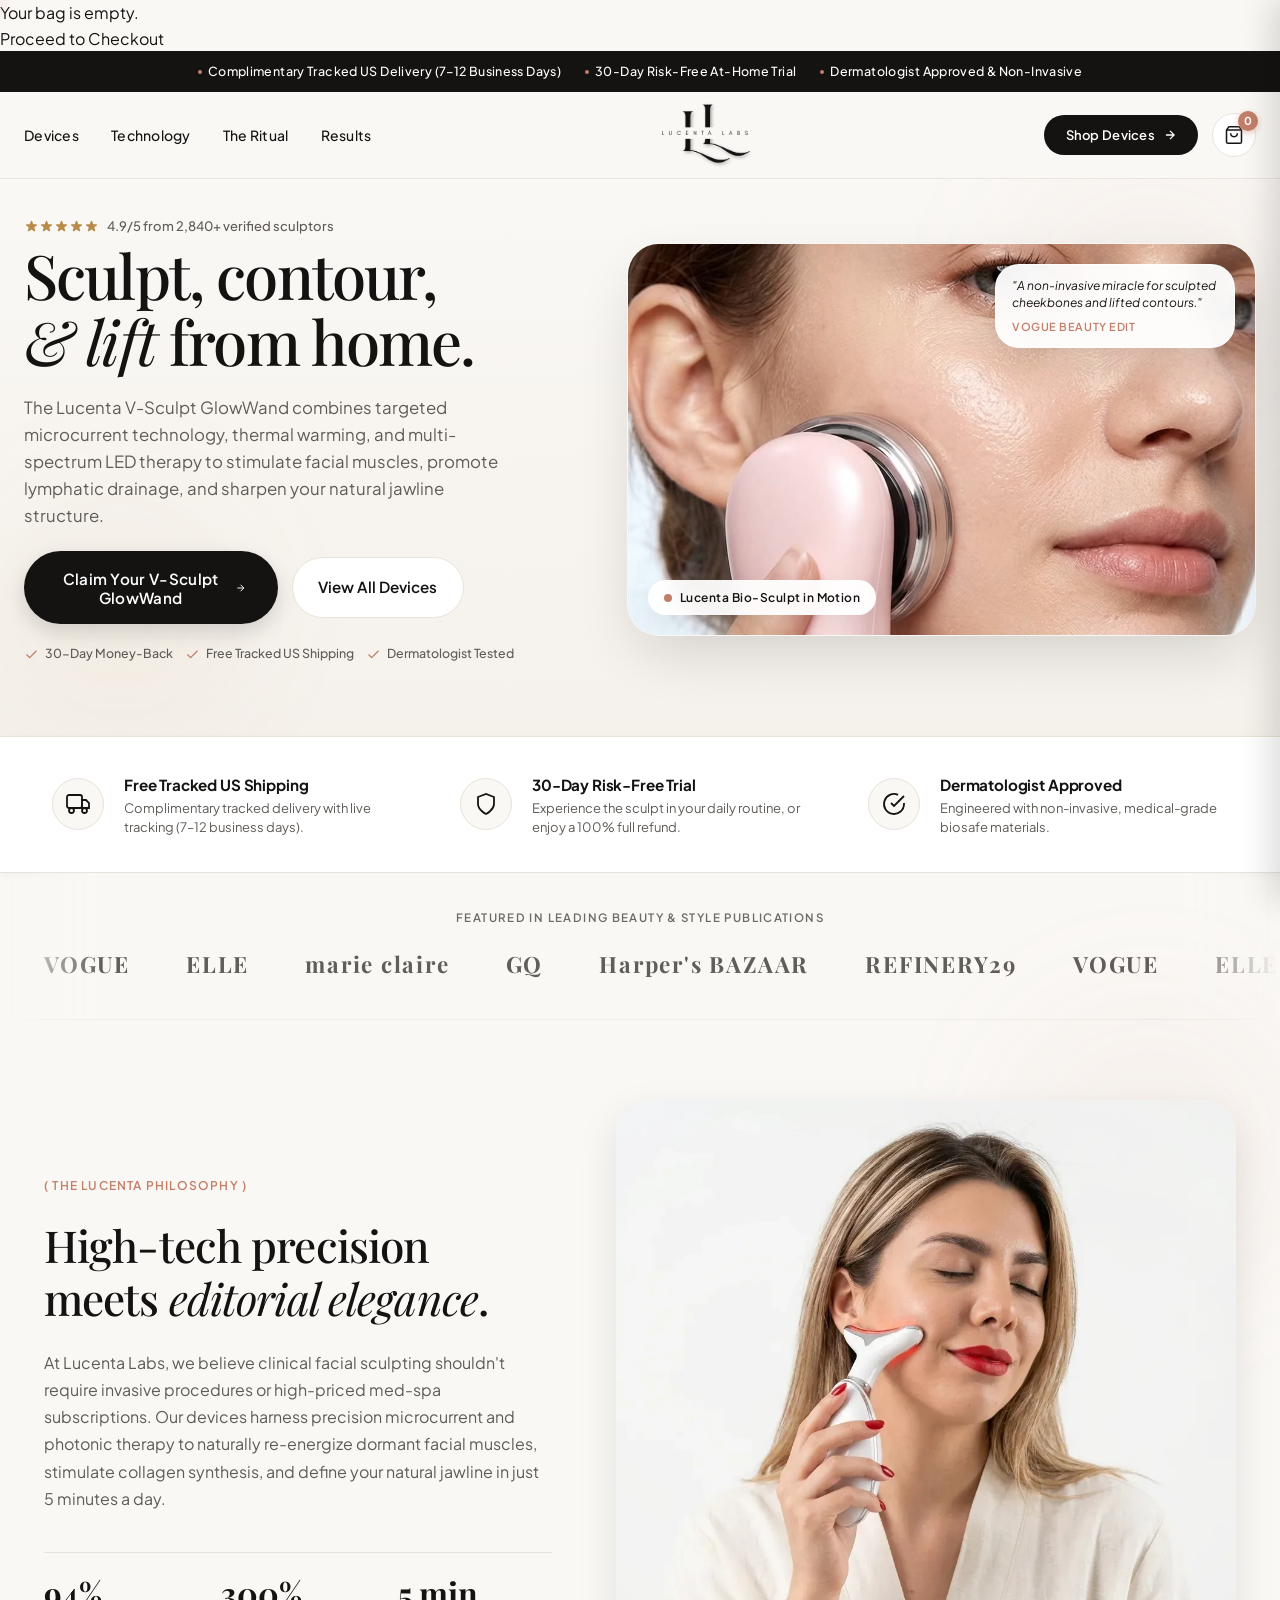
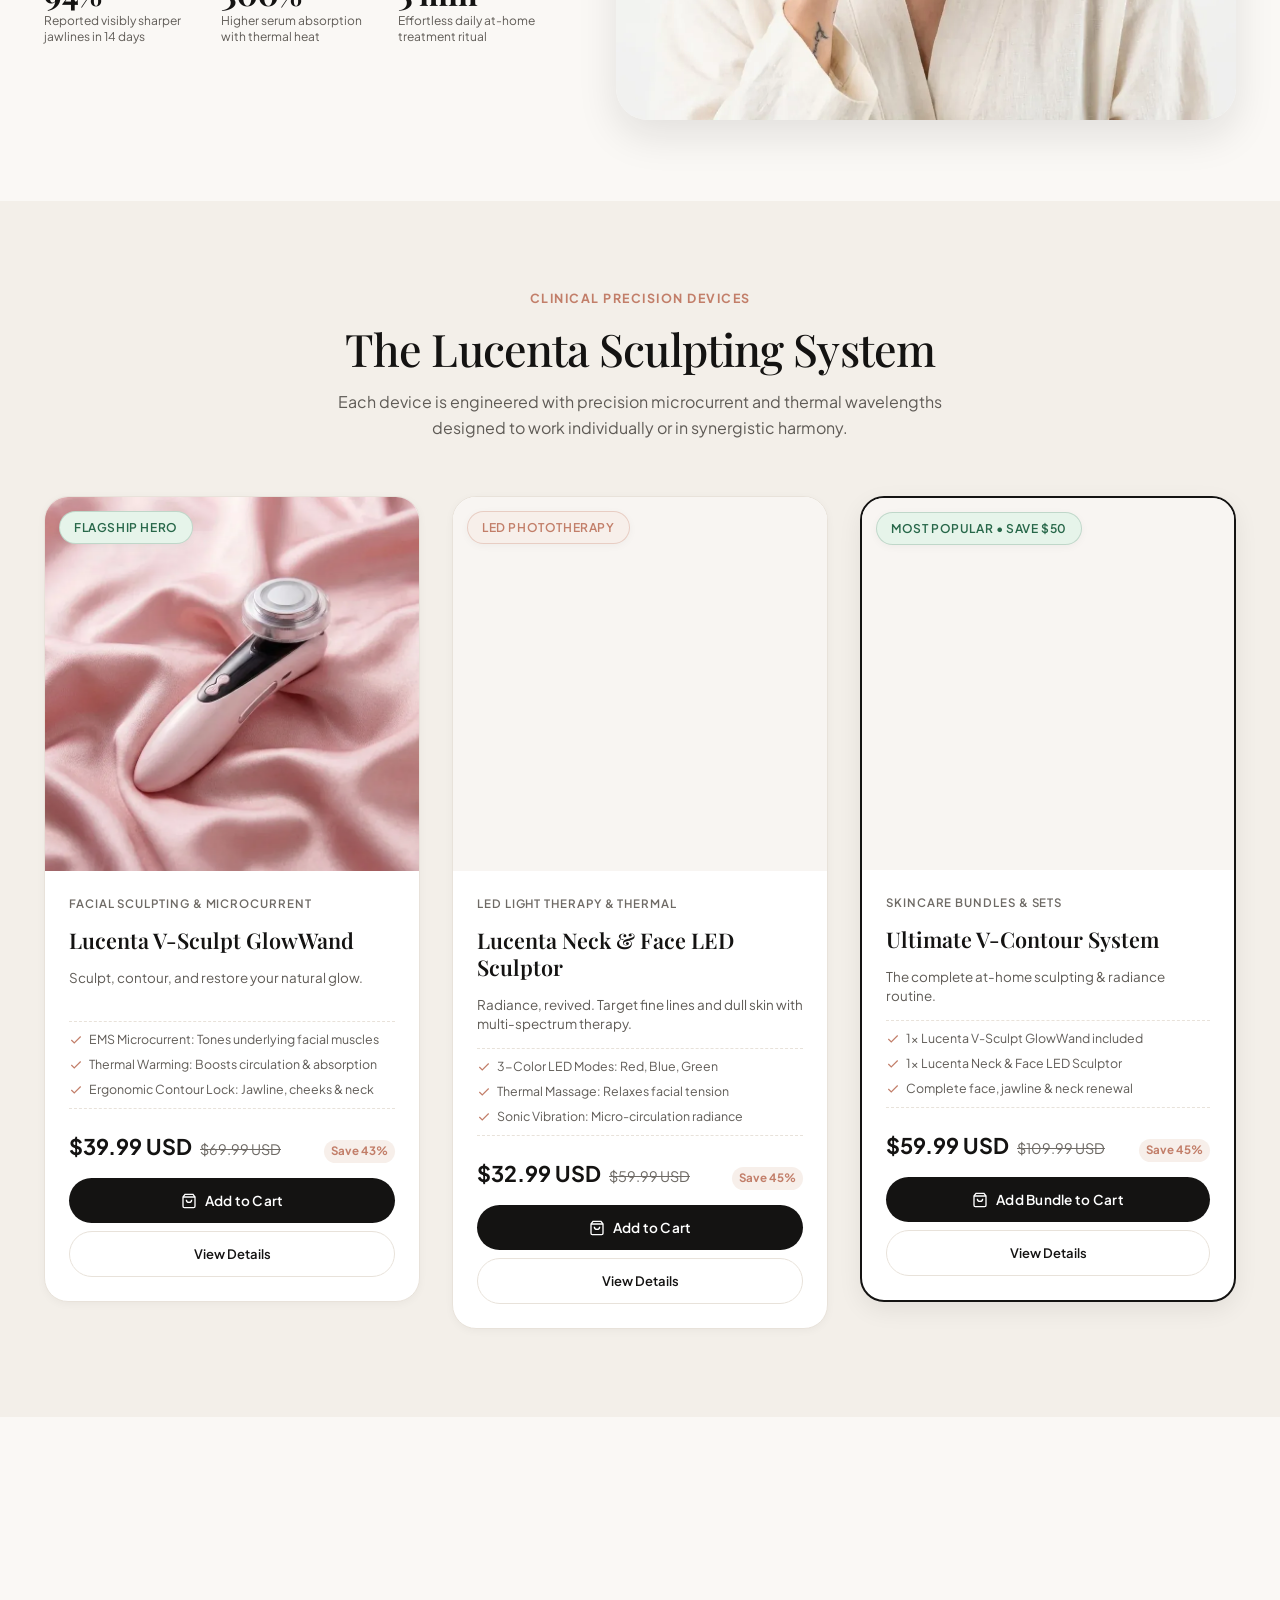
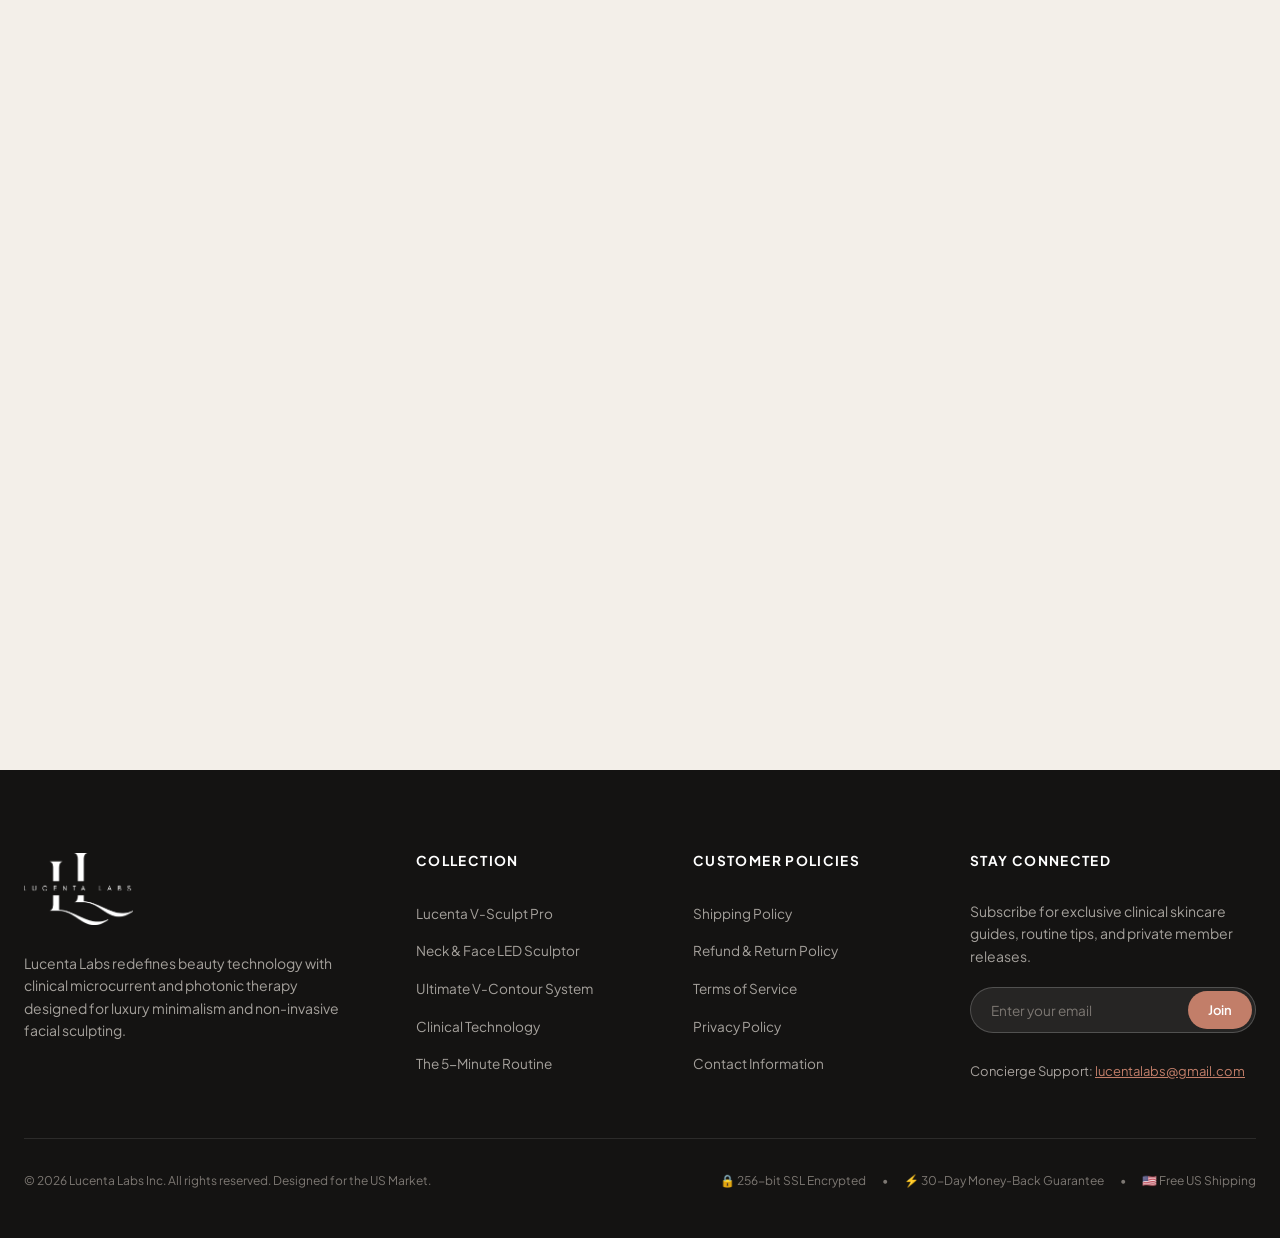
==== commit 3d81ea5b: "fix: resolve JavaScript syntax error blocking add to cart and checkout buttons, correct PDP variant " ====
--- a/index.html
+++ b/index.html
@@ -5683,7 +5683,7 @@
     // ==========================================
     const mobileBar = document.getElementById('mobile-sticky-bar');
     let mobileBarTicking = false;
-    window.addEventListener('scroll', (, {passive: true}) => {
+    window.addEventListener('scroll', () => {
       if (!mobileBarTicking) {
         window.requestAnimationFrame(() => {
           if (mobileBar) {
@@ -5804,7 +5804,7 @@
       var progressBar = document.getElementById('luxury-scroll-progress');
       if (progressBar) {
         var progressTicking = false;
-        window.addEventListener('scroll', function (, {passive: true}) {
+        window.addEventListener('scroll', function () {
           if (!progressTicking) {
             requestAnimationFrame(function () {
               var total = document.documentElement.scrollHeight - window.innerHeight;
@@ -5821,7 +5821,7 @@
       var heroMedia = document.getElementById('hero-media-container');
       if (heroMedia) {
         var heroTicking = false;
-        window.addEventListener('scroll', function (, {passive: true}) {
+        window.addEventListener('scroll', function () {
           if (!heroTicking) {
             window.requestAnimationFrame(function () {
               var scrollY = window.scrollY || window.pageYOffset;
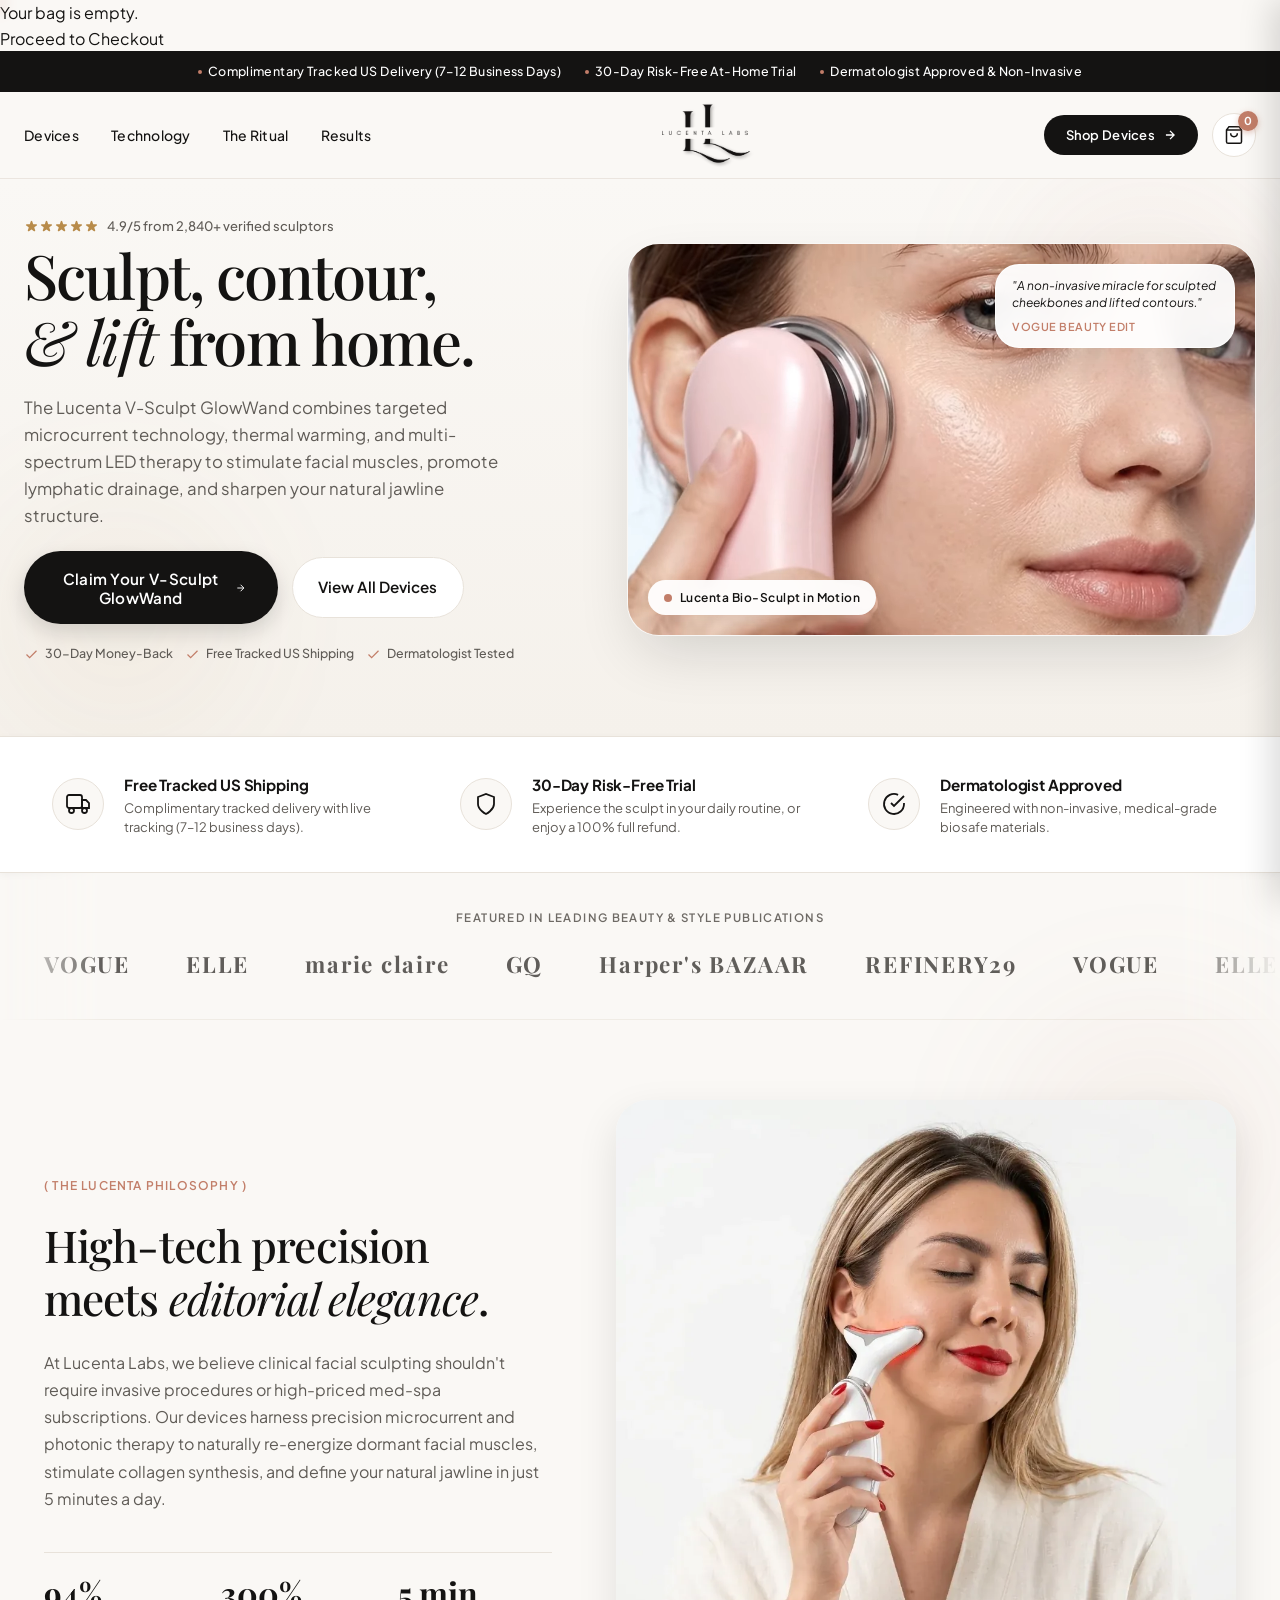
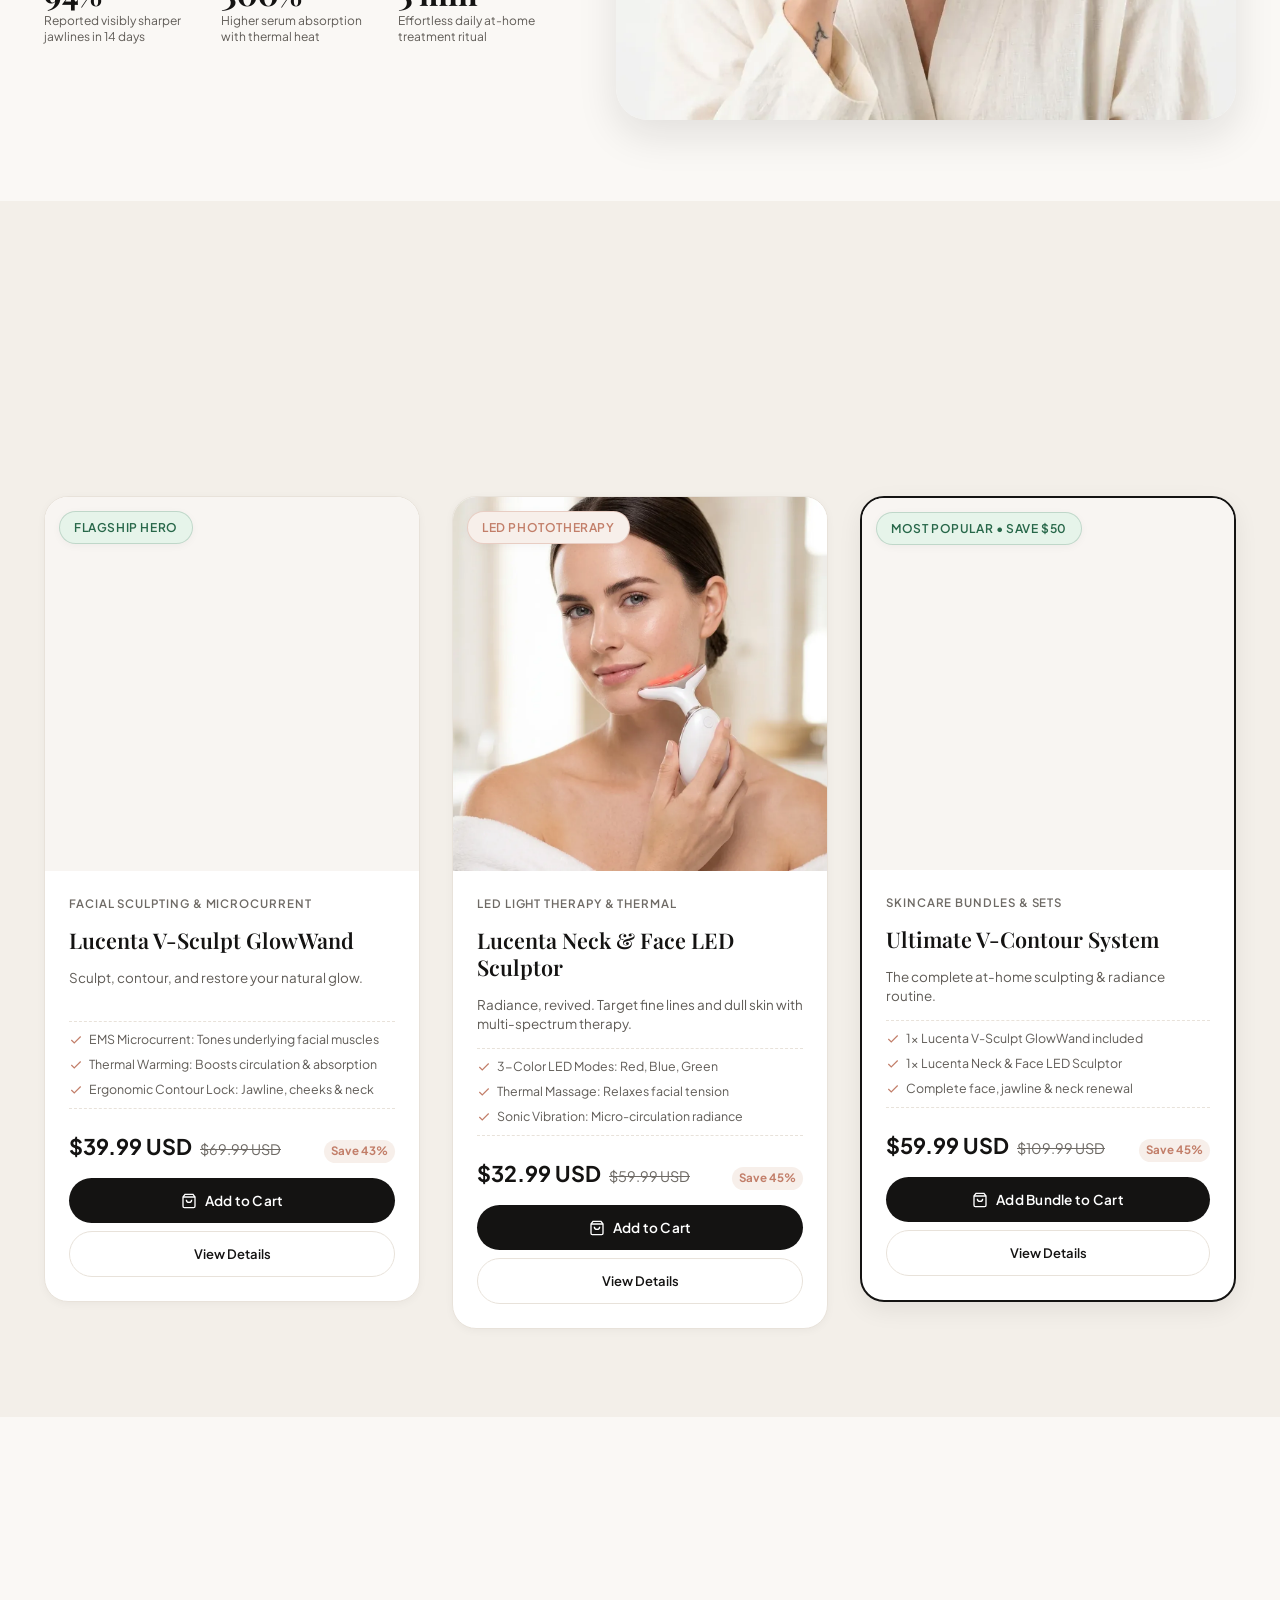
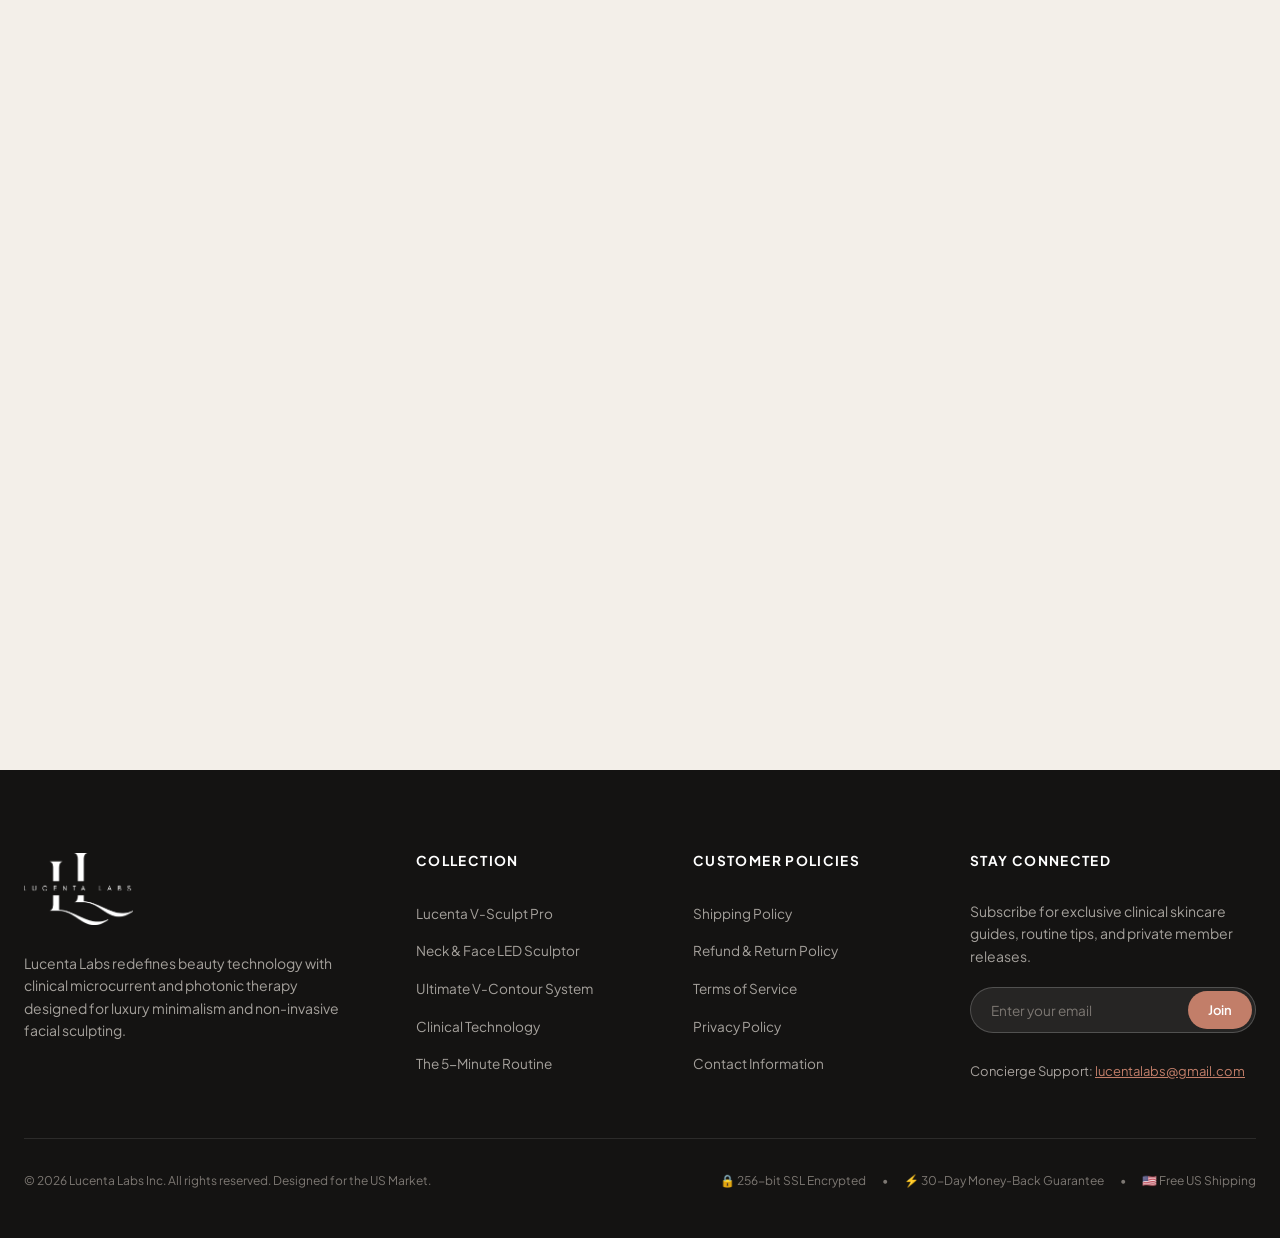
==== commit f4d9c006: "perf: ultra-optimize hero video start time with 38% lighter streams, preload hints, and instant zero" ====
--- a/index.html
+++ b/index.html
@@ -22,7 +22,8 @@
   <link rel="dns-prefetch" href="https://cdn.shopify.com">
   <link rel="preconnect" href="https://fonts.googleapis.com">
   <link rel="preconnect" href="https://fonts.gstatic.com" crossorigin>
-  <link rel="preload" as="image" href="imgaes/unnamed.webp_20261025152135.webp" type="image/webp" fetchpriority="high">
+  <link rel="preload" as="image" href="imgaes/hero-poster.webp" type="image/webp" fetchpriority="high">
+  <link rel="preload" as="video" href="1025.webm" type="video/webm">
   <link rel="preload" as="style" href="https://fonts.googleapis.com/css2?family=Italiana&family=Playfair+Display:wght@400;500;600;700&family=Plus+Jakarta+Sans:wght@400;500;600;700&display=swap">
   <link rel="stylesheet" href="https://fonts.googleapis.com/css2?family=Italiana&family=Playfair+Display:wght@400;500;600;700&family=Plus+Jakarta+Sans:wght@400;500;600;700&display=swap" media="print" onload="this.media='all'">
   <noscript>
@@ -3454,12 +3455,25 @@
         <div class="hero-media-card" id="hero-media-container">
           <div class="hero-media-wrapper">
             <!-- Hero Video: Plays automatically and seamlessly replaced when ended -->
-            <video id="hero-video" class="hero-video" autoplay muted playsinline preload="metadata"
-              poster="imgaes/unnamed.webp_20261025152135.webp">
+            <video id="hero-video" class="hero-video" autoplay muted playsinline preload="auto"
+              poster="imgaes/hero-poster.webp">
               <source src="1025.webm" type="video/webm">
               <source src="1025.mp4" type="video/mp4">
               Your browser does not support HTML5 video.
             </video>
+            <script>
+              (function () {
+                var v = document.getElementById('hero-video');
+                if (v) {
+                  v.muted = true;
+                  v.defaultMuted = true;
+                  var p = v.play();
+                  if (p !== undefined) {
+                    p.catch(function () {});
+                  }
+                }
+              })();
+            </script>
 
             <!-- Replacement Image: Transitions in with luxury fade when video completes -->
             <picture>
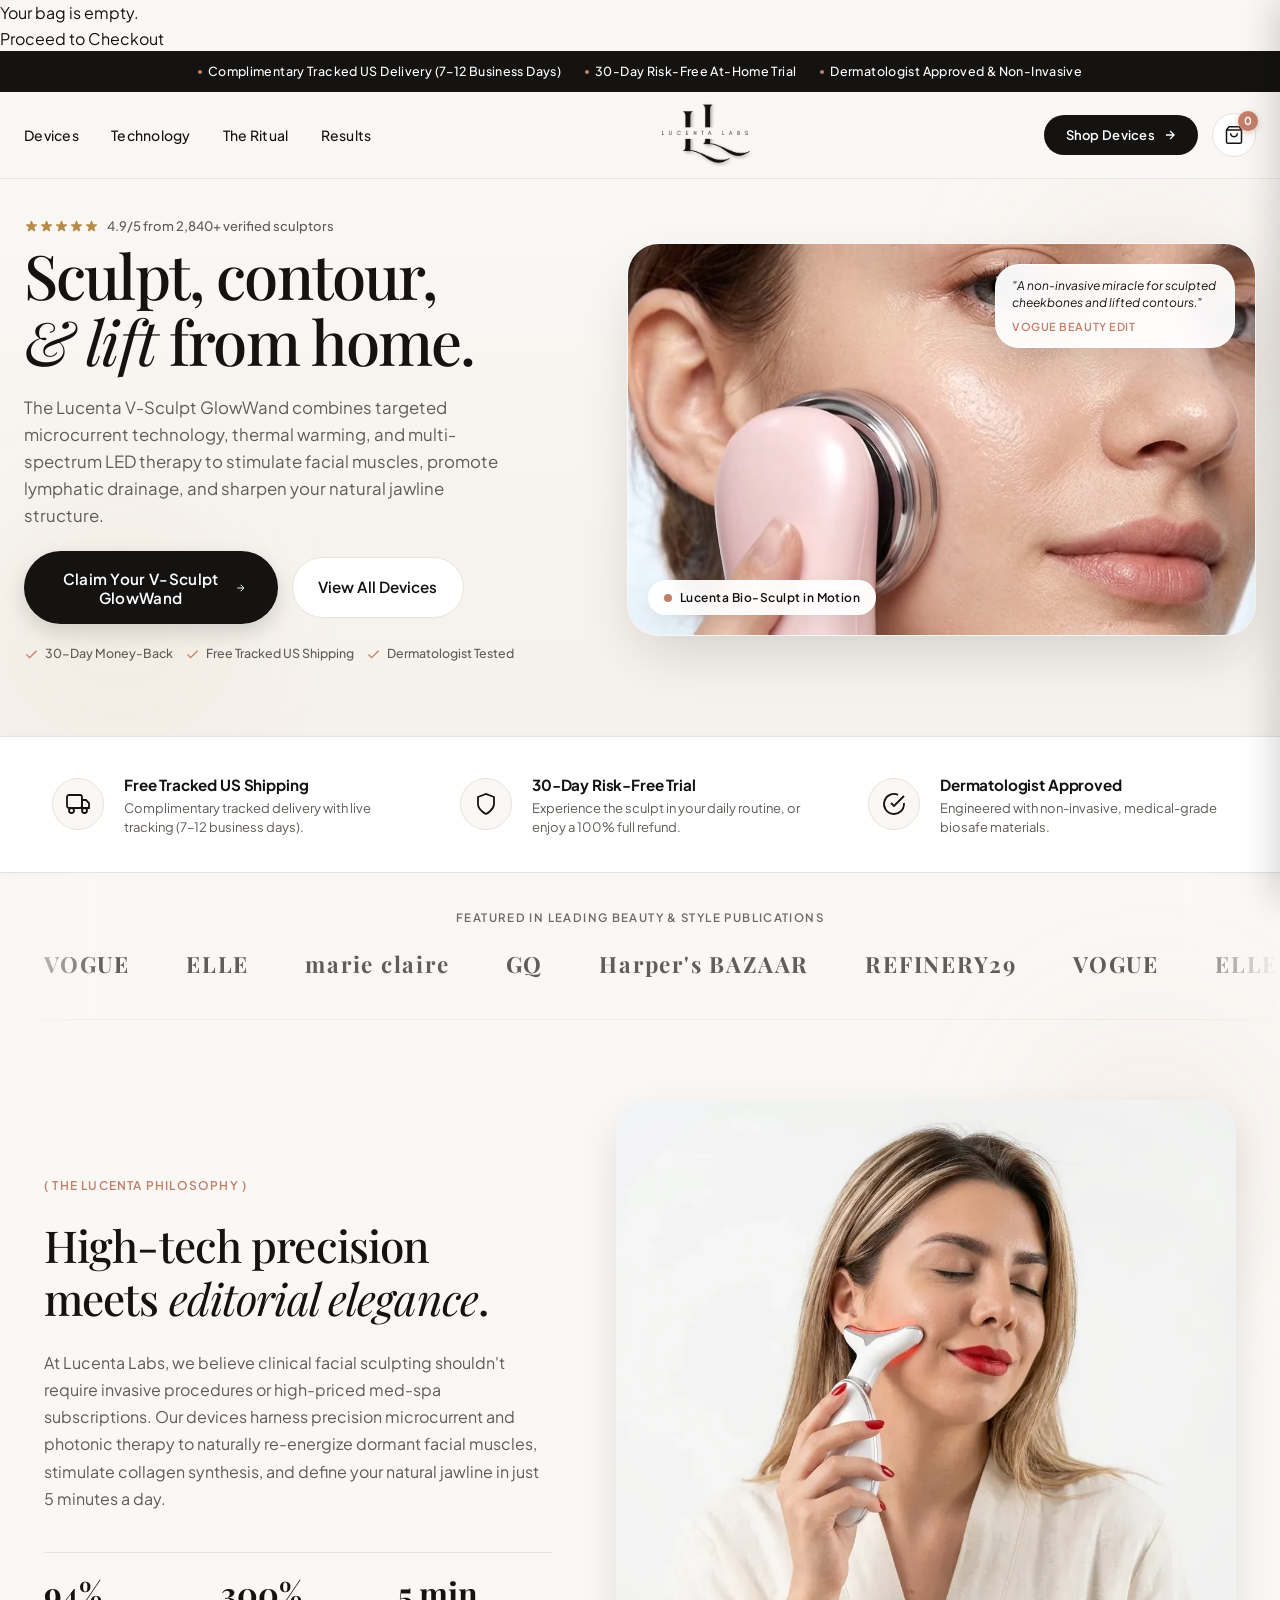
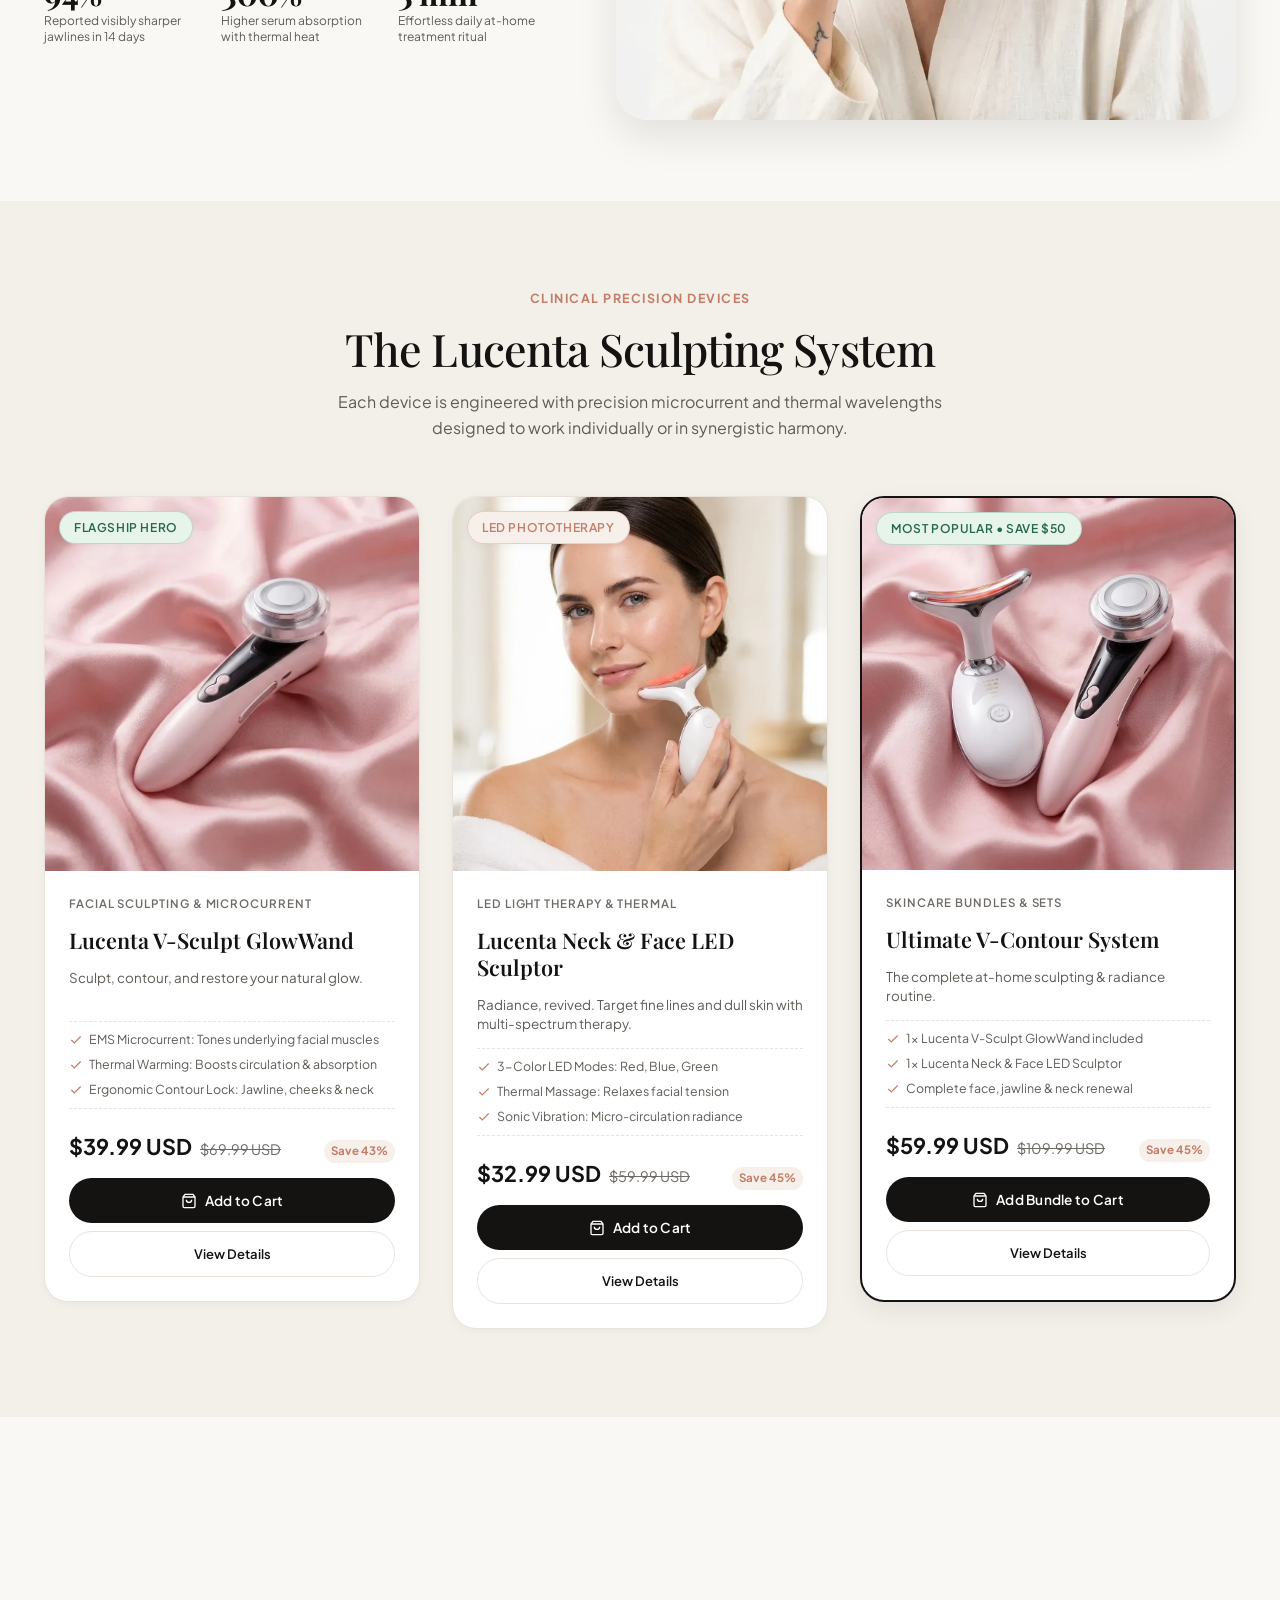
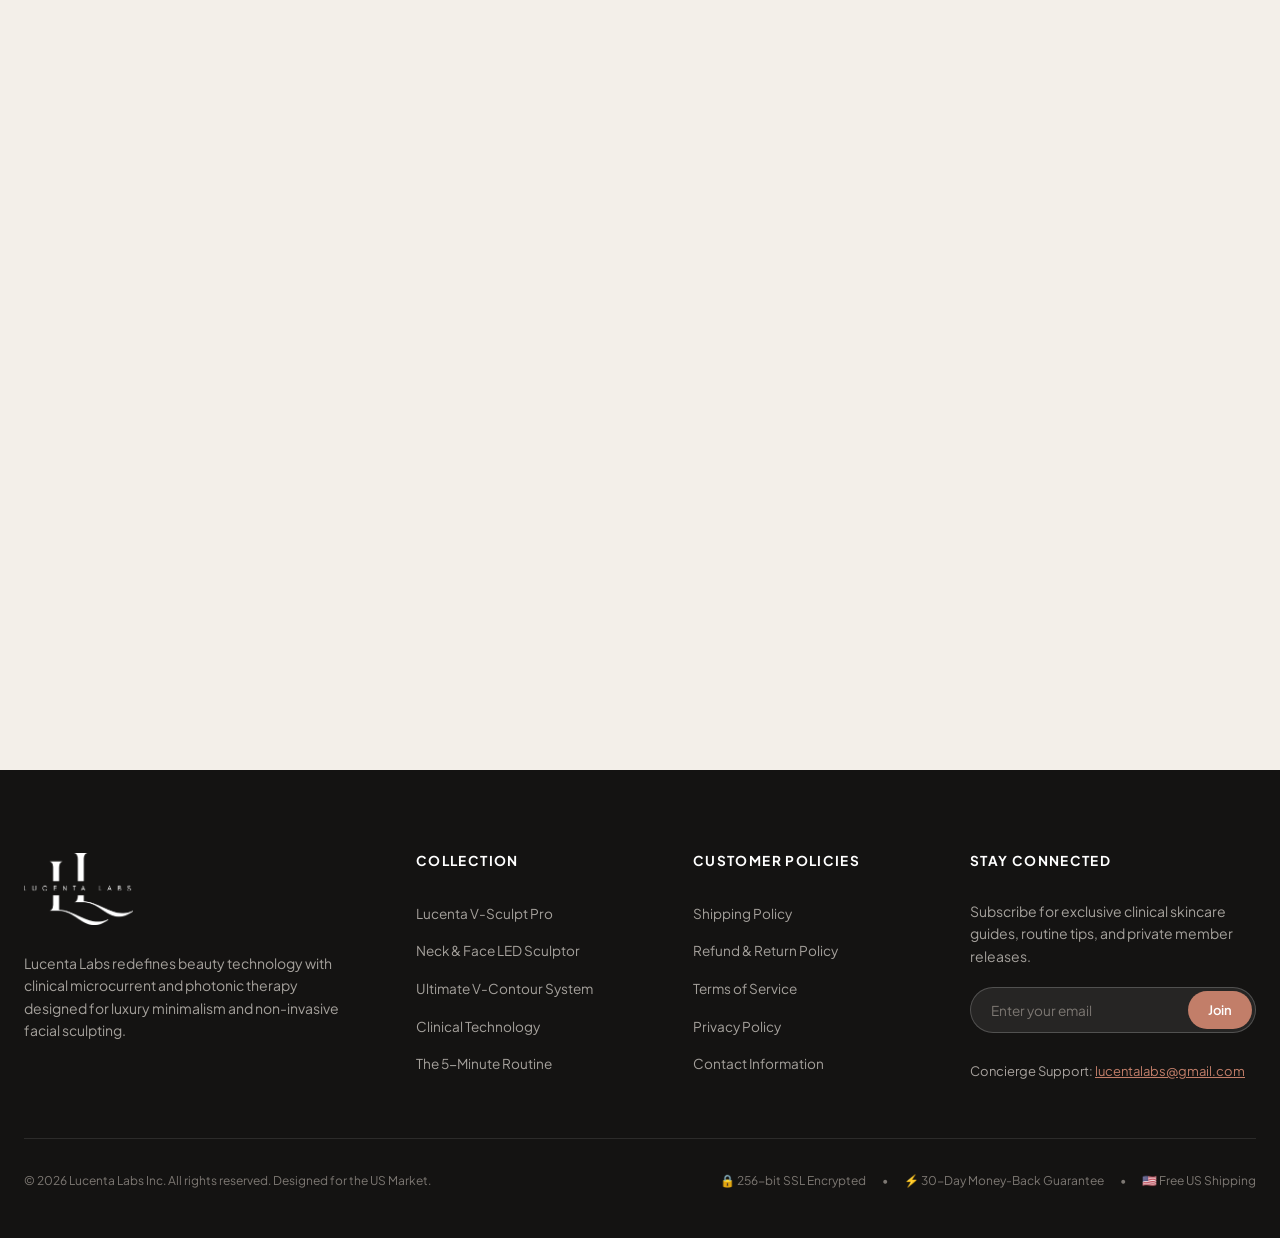
==== commit 5a7f6fc1: "feat(seo): add official brand logo favicons, Google search rich snippets, canonical URLs, updated si" ====
--- a/index.html
+++ b/index.html
@@ -9,12 +9,161 @@
     content="Sculpt, contour, and lift from the comfort of home. Clinically-inspired EMS microcurrent, thermal warming, and LED therapy at Lucenta Labs. Free US delivery.">
   <meta name="theme-color" content="#141312">
 
-  <!-- Open Graph -->
+    <!-- Canonical & Robots -->
+  <link rel="canonical" href="https://www.lucentalabs.shop/">
+  <meta name="robots" content="index, follow, max-image-preview:large, max-snippet:-1, max-video-preview:-1">
+
+  <!-- Favicon & Brand Icons (Google Search requires 48x48+ and /favicon.ico) -->
+  <link rel="icon" type="image/png" sizes="48x48" href="/favicon-48x48.png">
+  <link rel="icon" type="image/png" sizes="96x96" href="/favicon-96x96.png">
+  <link rel="icon" type="image/png" sizes="32x32" href="/favicon-32x32.png">
+  <link rel="icon" type="image/png" sizes="16x16" href="/favicon-16x16.png">
+  <link rel="shortcut icon" href="/favicon.ico">
+  <link rel="apple-touch-icon" sizes="180x180" href="/apple-touch-icon.png">
+  <link rel="manifest" href="/site.webmanifest">
+
+  <!-- Open Graph / Social Media -->
   <meta property="og:type" content="website">
-  <meta property="og:title" content="Lucenta Labs | Luxury Beauty Tech &amp; Facial Sculpting">
-  <meta property="og:description"
-    content="Experience non-invasive jawline contouring and medical-grade skin rejuvenation. 30-Day Risk-Free Trial.">
-  <meta property="og:image" content="imgaes/unnamed.webp_20261025152135.jpg">
+  <meta property="og:url" content="https://www.lucentalabs.shop/">
+  <meta property="og:site_name" content="Lucenta Labs">
+  <meta property="og:title" content="Lucenta Labs | Luxury Facial Sculpting &amp; High-Tech Skincare Devices">
+  <meta property="og:description" content="Sculpt, contour, and lift from the comfort of home. Clinically-inspired EMS microcurrent, thermal warming, and LED therapy at Lucenta Labs. Free US delivery.">
+  <meta property="og:image" content="https://www.lucentalabs.shop/imgaes/og-logo.jpg">
+  <meta property="og:image:width" content="1200">
+  <meta property="og:image:height" content="630">
+  <meta property="og:image:alt" content="Lucenta Labs - Luxury Facial Sculpting Devices">
+
+  <!-- Twitter Card -->
+  <meta name="twitter:card" content="summary_large_image">
+  <meta name="twitter:title" content="Lucenta Labs | Luxury Facial Sculpting &amp; High-Tech Skincare Devices">
+  <meta name="twitter:description" content="Sculpt, contour, and lift from the comfort of home. Clinically-inspired EMS microcurrent, thermal warming, and LED therapy at Lucenta Labs.">
+  <meta name="twitter:image" content="https://www.lucentalabs.shop/imgaes/og-logo.jpg">
+
+  <!-- Structured Data: Organization, WebSite & Product Catalog (Google Knowledge Graph & Rich Snippets) -->
+  <script type="application/ld+json">
+  {
+    "@context": "https://schema.org",
+    "@graph": [
+      {
+        "@type": "Organization",
+        "@id": "https://www.lucentalabs.shop/#organization",
+        "name": "Lucenta Labs",
+        "url": "https://www.lucentalabs.shop",
+        "logo": {
+          "@type": "ImageObject",
+          "@id": "https://www.lucentalabs.shop/#logo",
+          "url": "https://www.lucentalabs.shop/android-chrome-512x512.png",
+          "contentUrl": "https://www.lucentalabs.shop/android-chrome-512x512.png",
+          "caption": "Lucenta Labs",
+          "inLanguage": "en-US",
+          "width": 512,
+          "height": 512
+        },
+        "image": "https://www.lucentalabs.shop/imgaes/og-logo.jpg",
+        "description": "Luxury Facial Sculpting & High-Tech Skincare Devices",
+        "email": "support@lucentalabs.com"
+      },
+      {
+        "@type": "WebSite",
+        "@id": "https://www.lucentalabs.shop/#website",
+        "url": "https://www.lucentalabs.shop",
+        "name": "Lucenta Labs",
+        "description": "Luxury Facial Sculpting & High-Tech Skincare Devices",
+        "publisher": {
+          "@id": "https://www.lucentalabs.shop/#organization"
+        },
+        "inLanguage": "en-US"
+      },
+      {
+        "@type": "ItemList",
+        "name": "Featured Skincare & Sculpting Devices",
+        "itemListElement": [
+          {
+            "@type": "ListItem",
+            "position": 1,
+            "item": {
+              "@type": "Product",
+              "name": "Lucenta V-Sculpt GlowWand",
+              "url": "https://www.lucentalabs.shop/lucenta-v-sculpt-glowwand.html",
+              "image": "https://www.lucentalabs.shop/imgaes/unnamed.webp_20261025152135.webp",
+              "description": "Flagship Hero Device • EMS + Thermal + Photonic facial sculpting wand.",
+              "brand": {
+                "@type": "Brand",
+                "name": "Lucenta Labs"
+              },
+              "offers": {
+                "@type": "Offer",
+                "price": "39.99",
+                "priceCurrency": "USD",
+                "availability": "https://schema.org/InStock",
+                "url": "https://www.lucentalabs.shop/lucenta-v-sculpt-glowwand.html"
+              },
+              "aggregateRating": {
+                "@type": "AggregateRating",
+                "ratingValue": "4.9",
+                "reviewCount": "2840"
+              }
+            }
+          },
+          {
+            "@type": "ListItem",
+            "position": 2,
+            "item": {
+              "@type": "Product",
+              "name": "Lucenta Neck & Face LED Sculptor",
+              "url": "https://www.lucentalabs.shop/lucenta-neck-face-led-sculptor.html",
+              "image": "https://www.lucentalabs.shop/imgaes/Woman_applying_beauty_device_to_20261025141945.webp",
+              "description": "Ergonomic curvature device for neck lines and facial elasticity.",
+              "brand": {
+                "@type": "Brand",
+                "name": "Lucenta Labs"
+              },
+              "offers": {
+                "@type": "Offer",
+                "price": "32.99",
+                "priceCurrency": "USD",
+                "availability": "https://schema.org/InStock",
+                "url": "https://www.lucentalabs.shop/lucenta-neck-face-led-sculptor.html"
+              },
+              "aggregateRating": {
+                "@type": "AggregateRating",
+                "ratingValue": "4.8",
+                "reviewCount": "1920"
+              }
+            }
+          },
+          {
+            "@type": "ListItem",
+            "position": 3,
+            "item": {
+              "@type": "Product",
+              "name": "Ultimate V-Contour System",
+              "url": "https://www.lucentalabs.shop/ultimate-v-contour-system.html",
+              "image": "https://www.lucentalabs.shop/imgaes/Commercial_beauty_devices_on_silk_20261025142614.webp",
+              "description": "The complete dual-device at-home sculpting & radiance routine.",
+              "brand": {
+                "@type": "Brand",
+                "name": "Lucenta Labs"
+              },
+              "offers": {
+                "@type": "Offer",
+                "price": "59.99",
+                "priceCurrency": "USD",
+                "availability": "https://schema.org/InStock",
+                "url": "https://www.lucentalabs.shop/ultimate-v-contour-system.html"
+              },
+              "aggregateRating": {
+                "@type": "AggregateRating",
+                "ratingValue": "5.0",
+                "reviewCount": "940"
+              }
+            }
+          }
+        ]
+      }
+    ]
+  }
+  </script>
 
   <!-- Performance Hints & Preloads -->
   <link rel="dns-prefetch" href="https://fonts.googleapis.com">
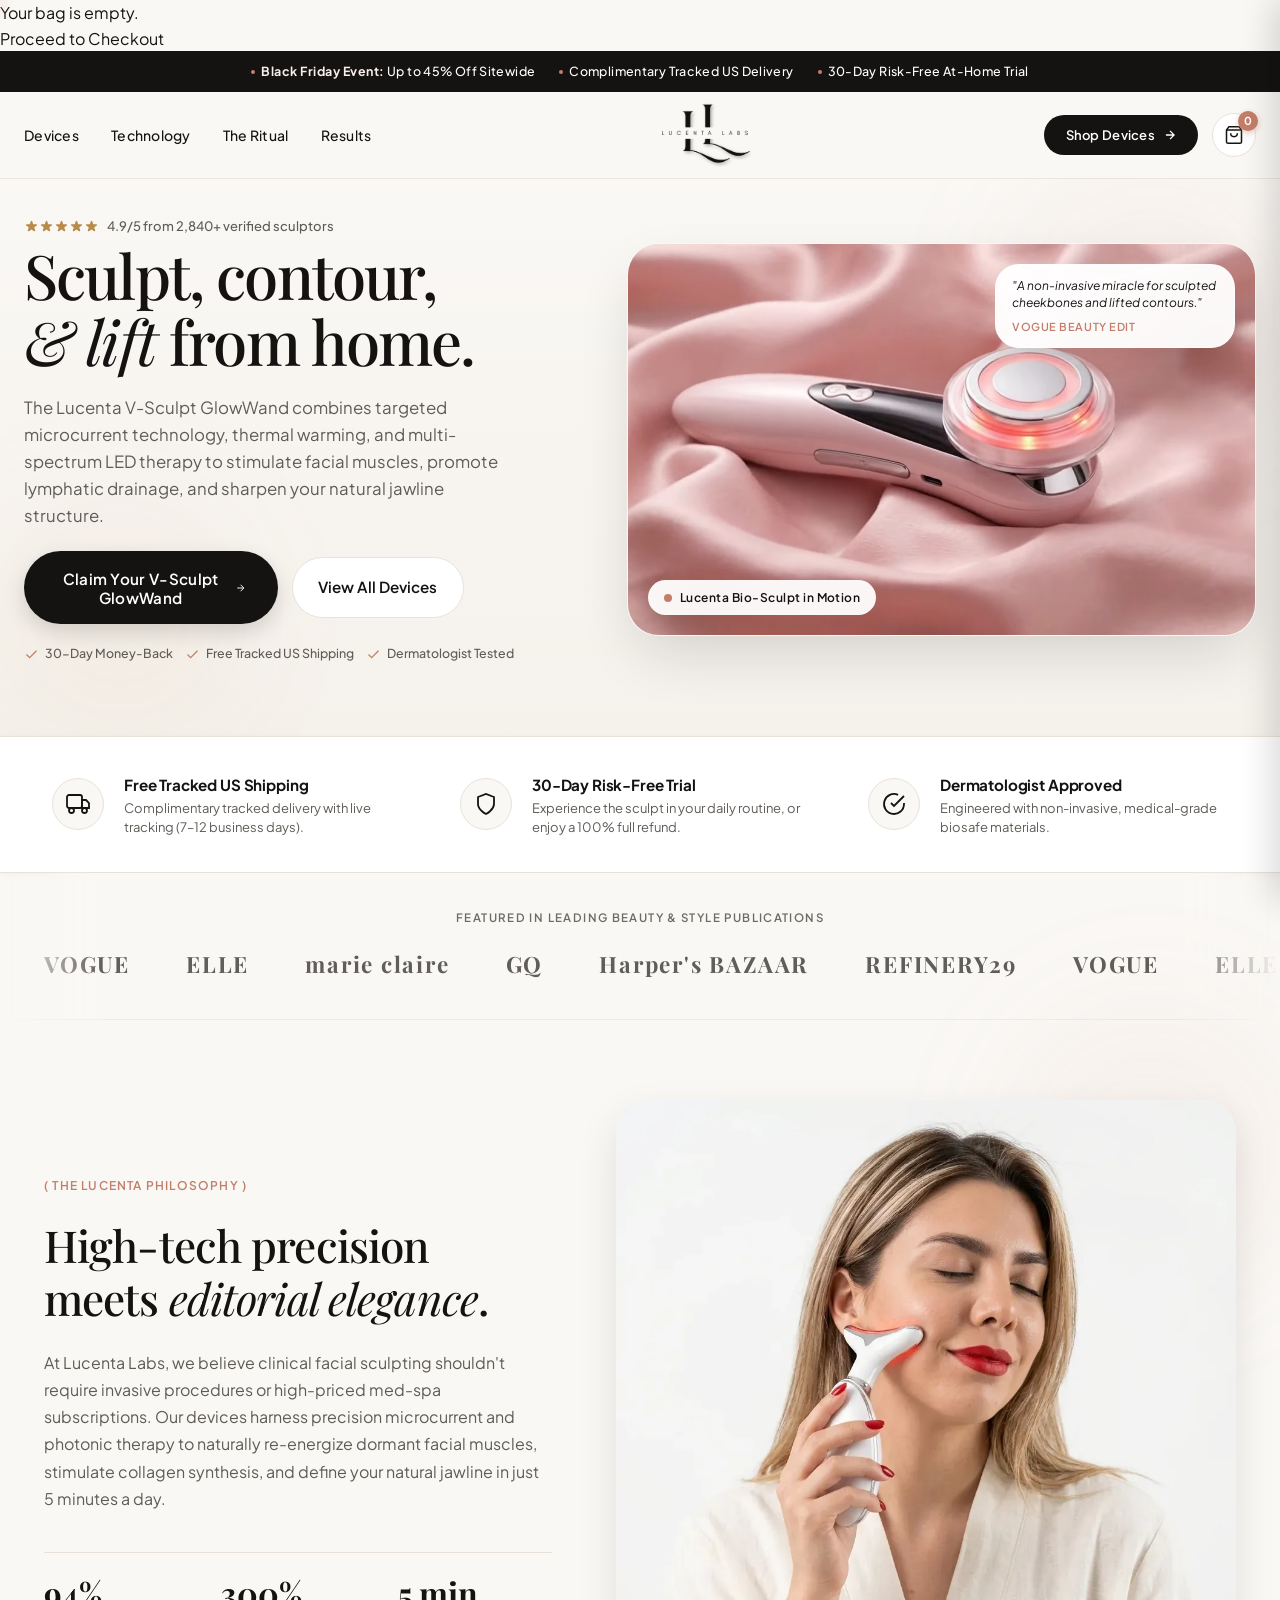
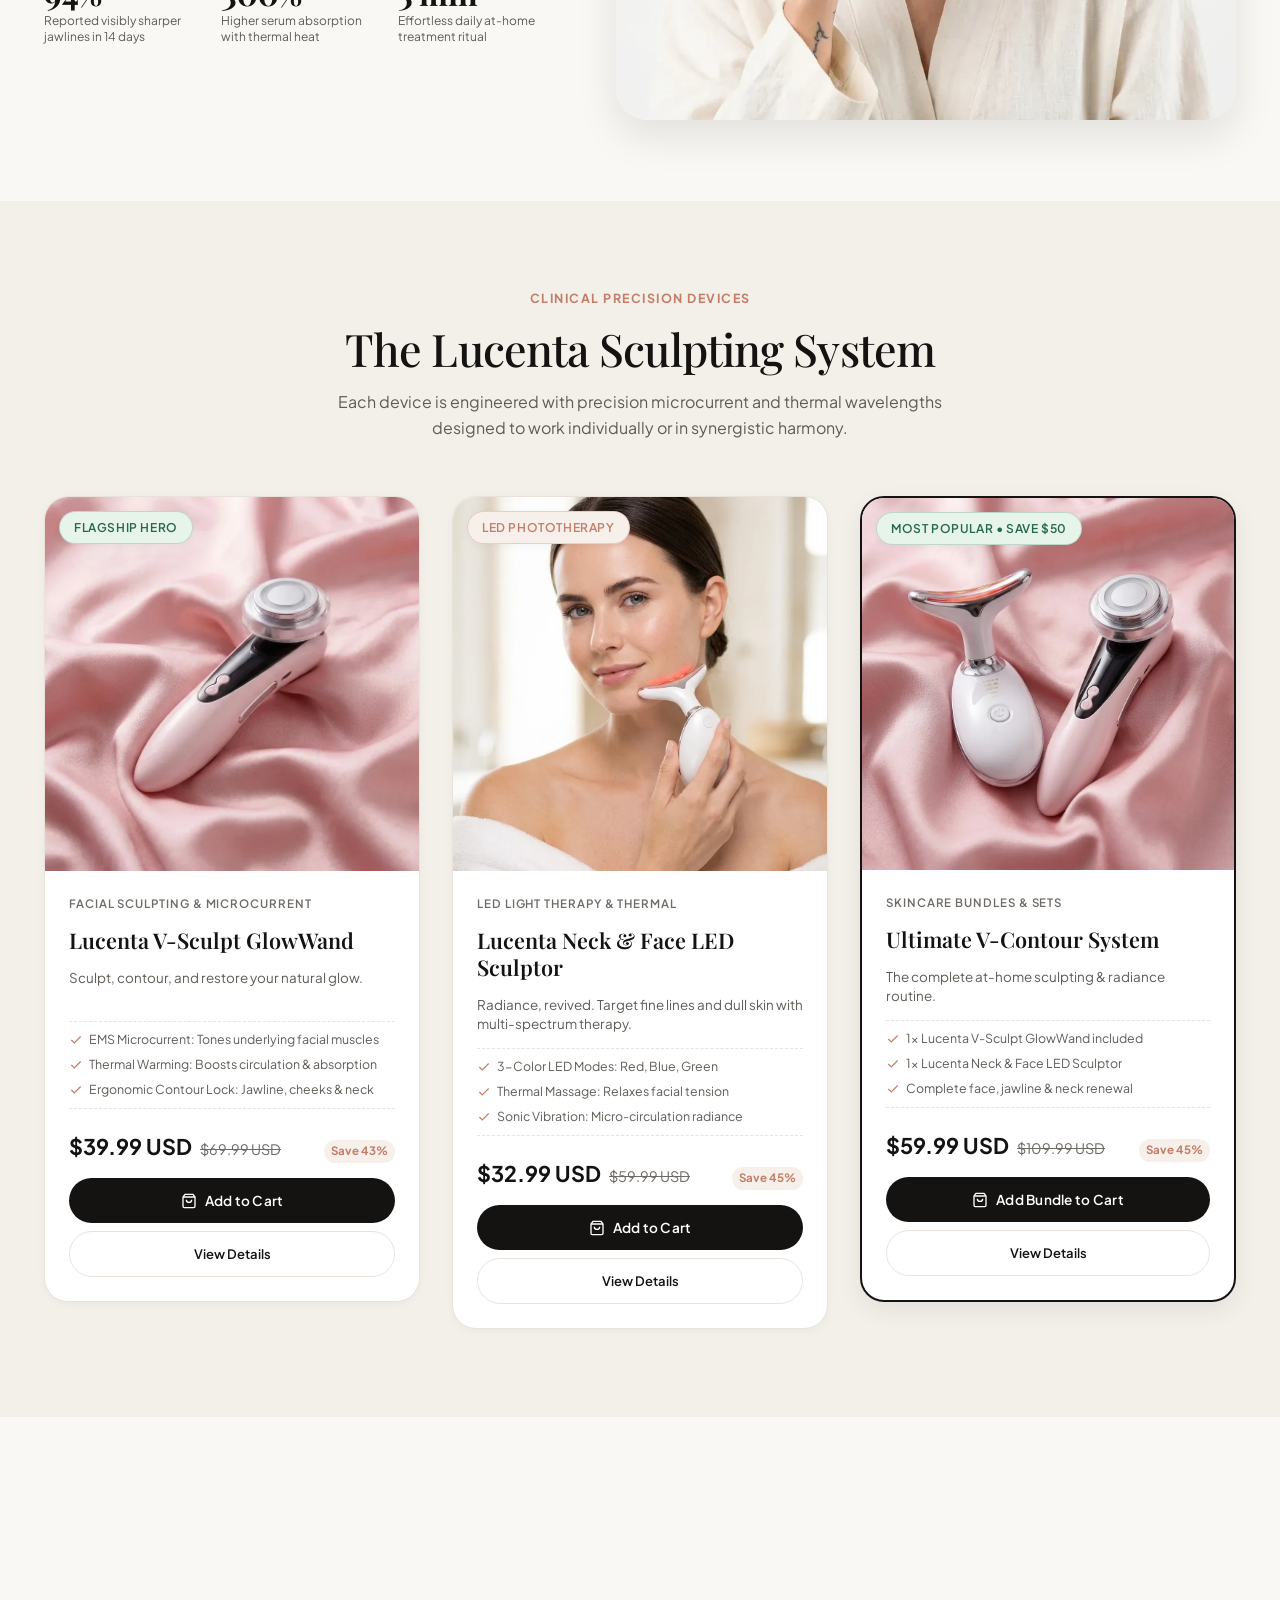
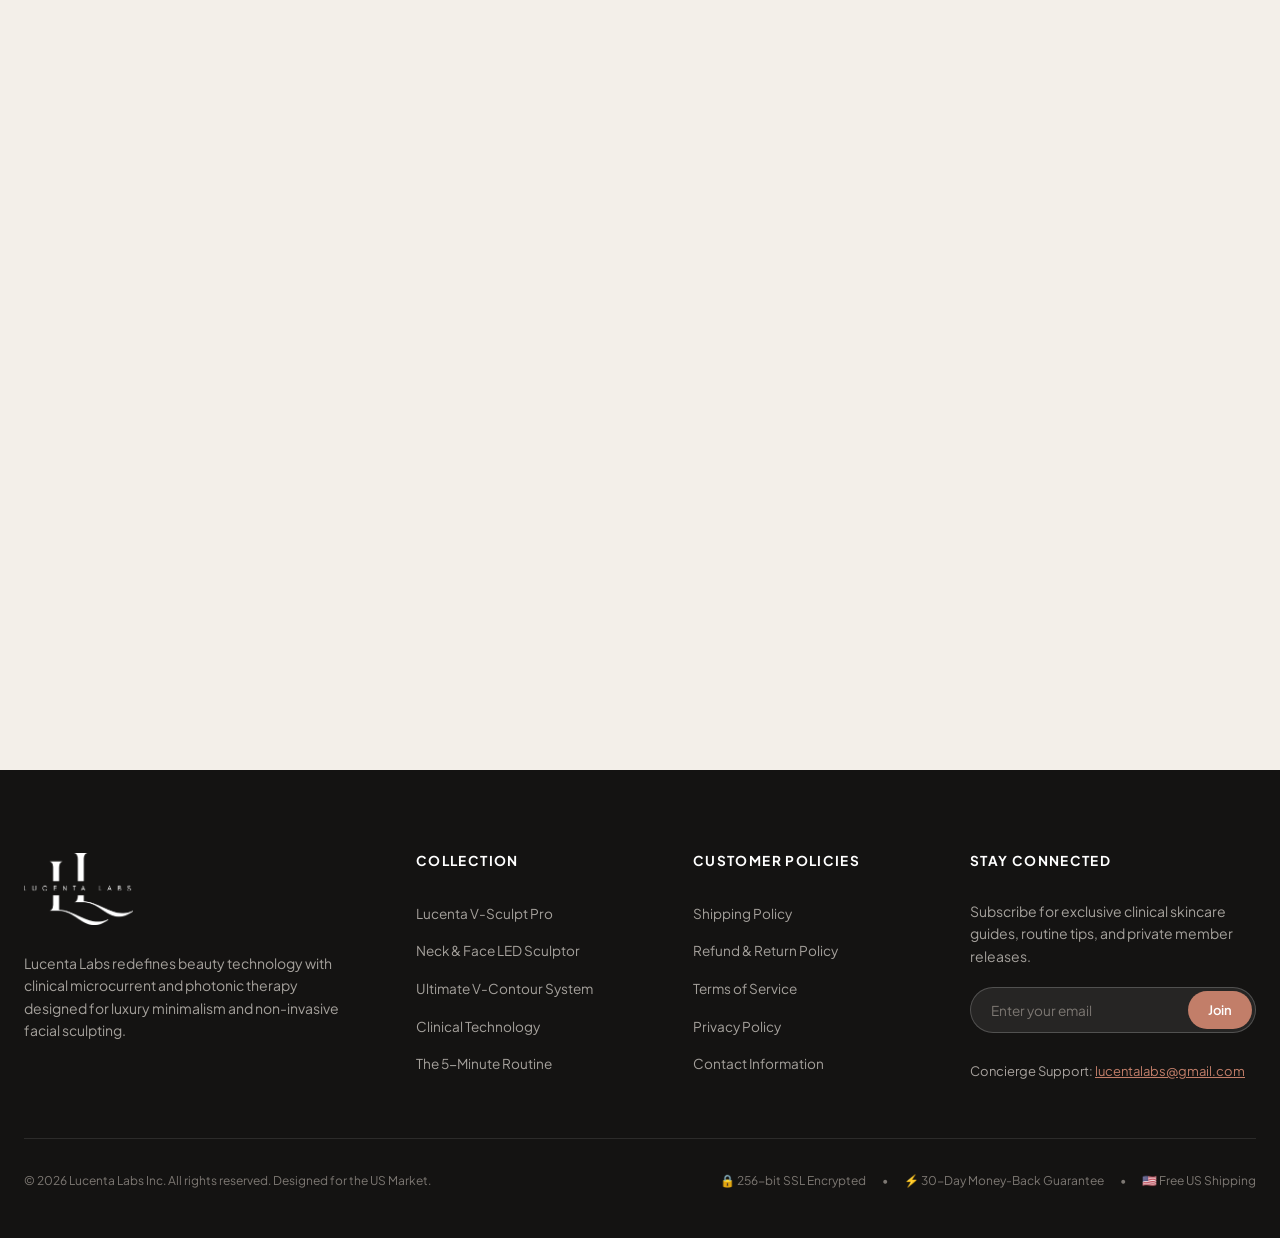
==== commit c328c258: "feat: add Black Friday 45% off promotion to top announcement bar across all pages" ====
--- a/index.html
+++ b/index.html
@@ -3433,15 +3433,15 @@
     <div class="announcement-bar__inner">
       <div class="announcement-bar__item">
         <span class="announcement-bar__bullet"></span>
-        <span>Complimentary Tracked US Delivery (7–12 Business Days)</span>
+        <span><strong style="color: #F7EFEA; letter-spacing: 0.04em;">Black Friday Event:</strong> Up to 45% Off Sitewide</span>
+      </div>
+      <div class="announcement-bar__item">
+        <span class="announcement-bar__bullet"></span>
+        <span>Complimentary Tracked US Delivery</span>
       </div>
       <div class="announcement-bar__item">
         <span class="announcement-bar__bullet"></span>
         <span>30-Day Risk-Free At-Home Trial</span>
-      </div>
-      <div class="announcement-bar__item">
-        <span class="announcement-bar__bullet"></span>
-        <span>Dermatologist Approved &amp; Non-Invasive</span>
       </div>
     </div>
   </div>
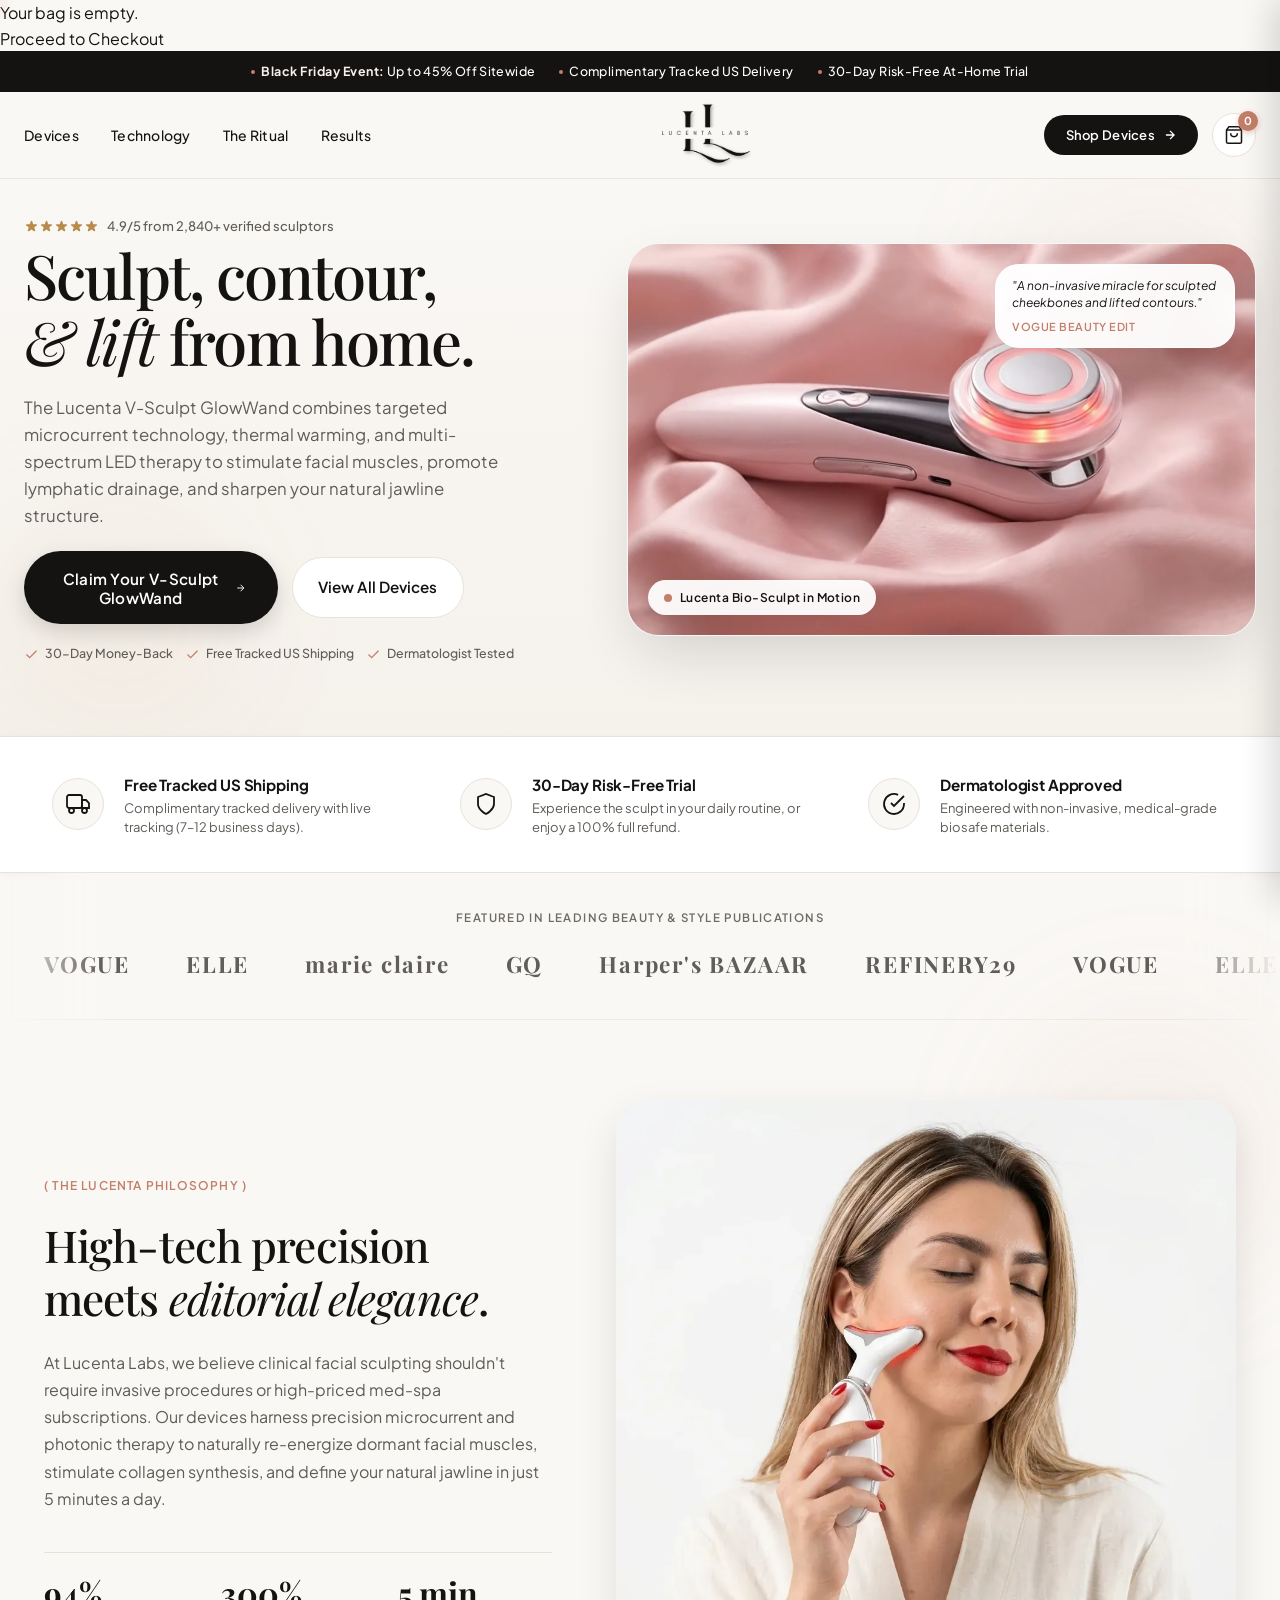
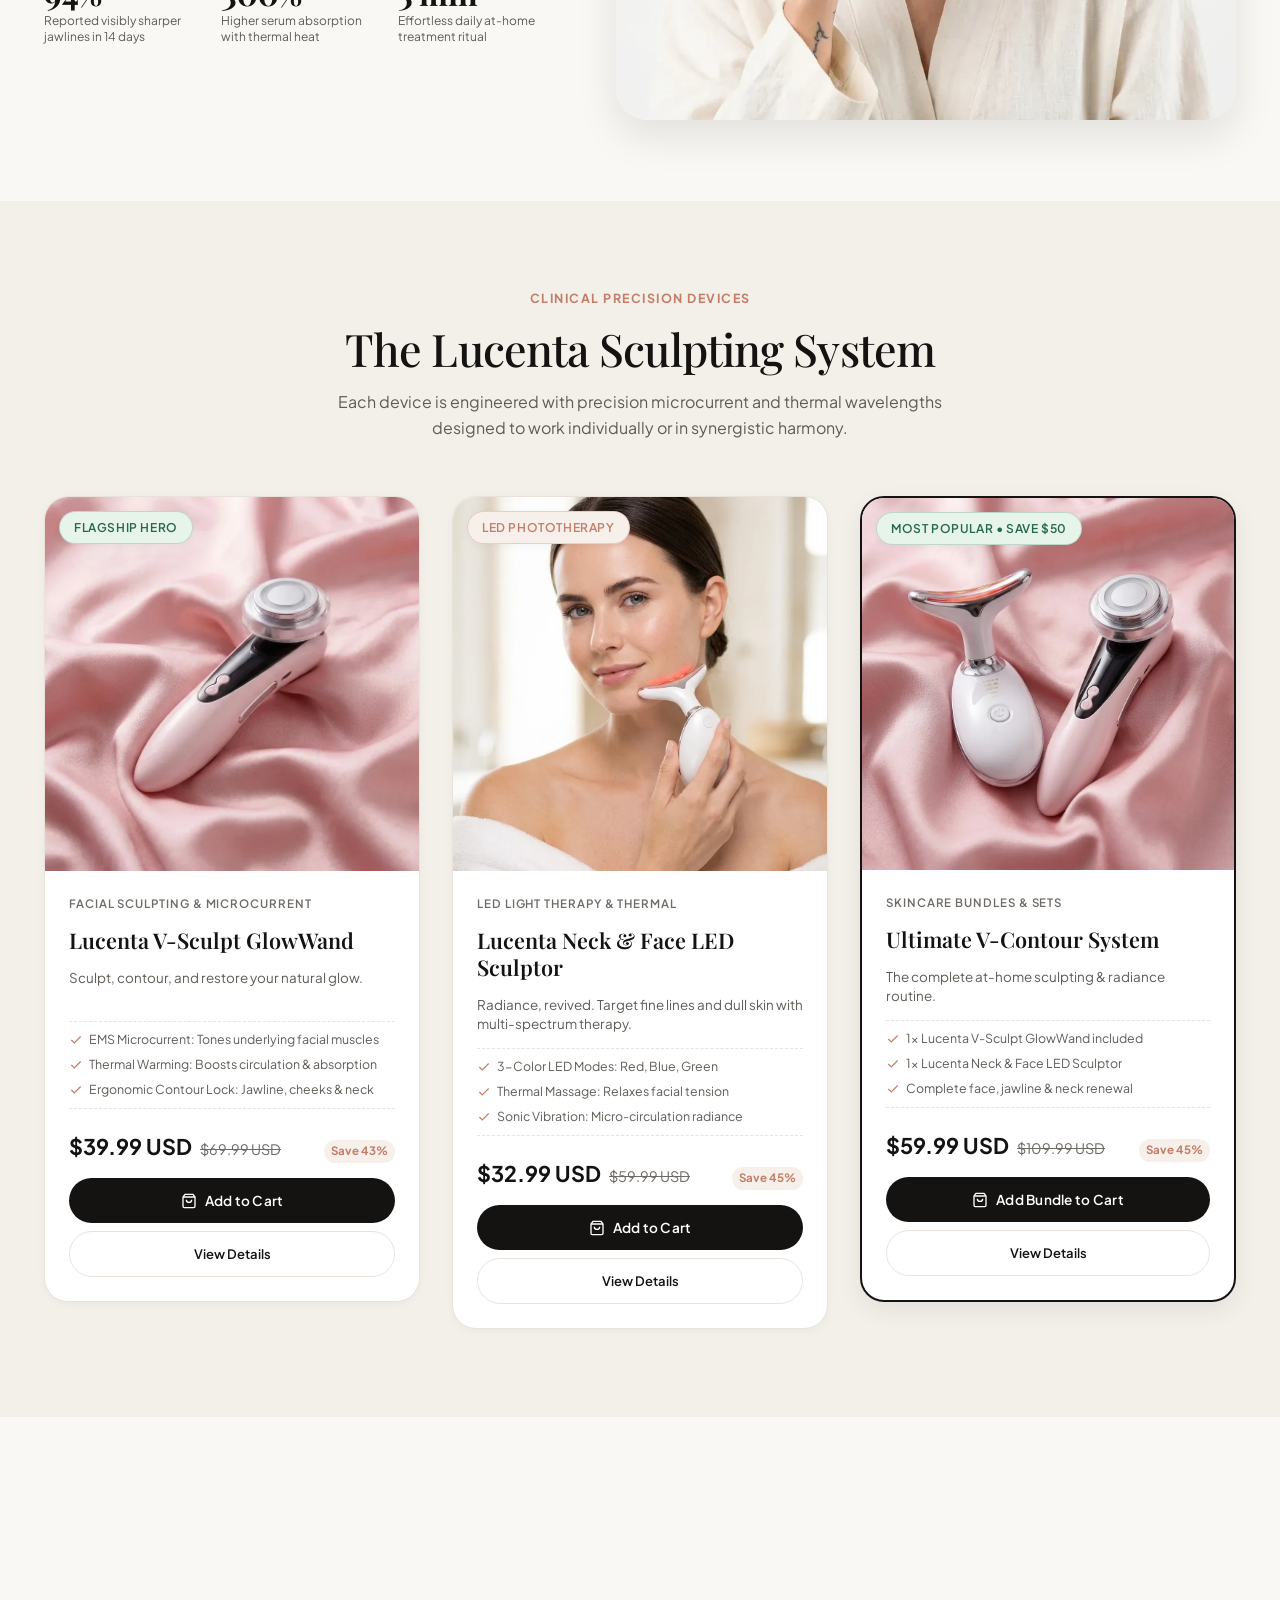
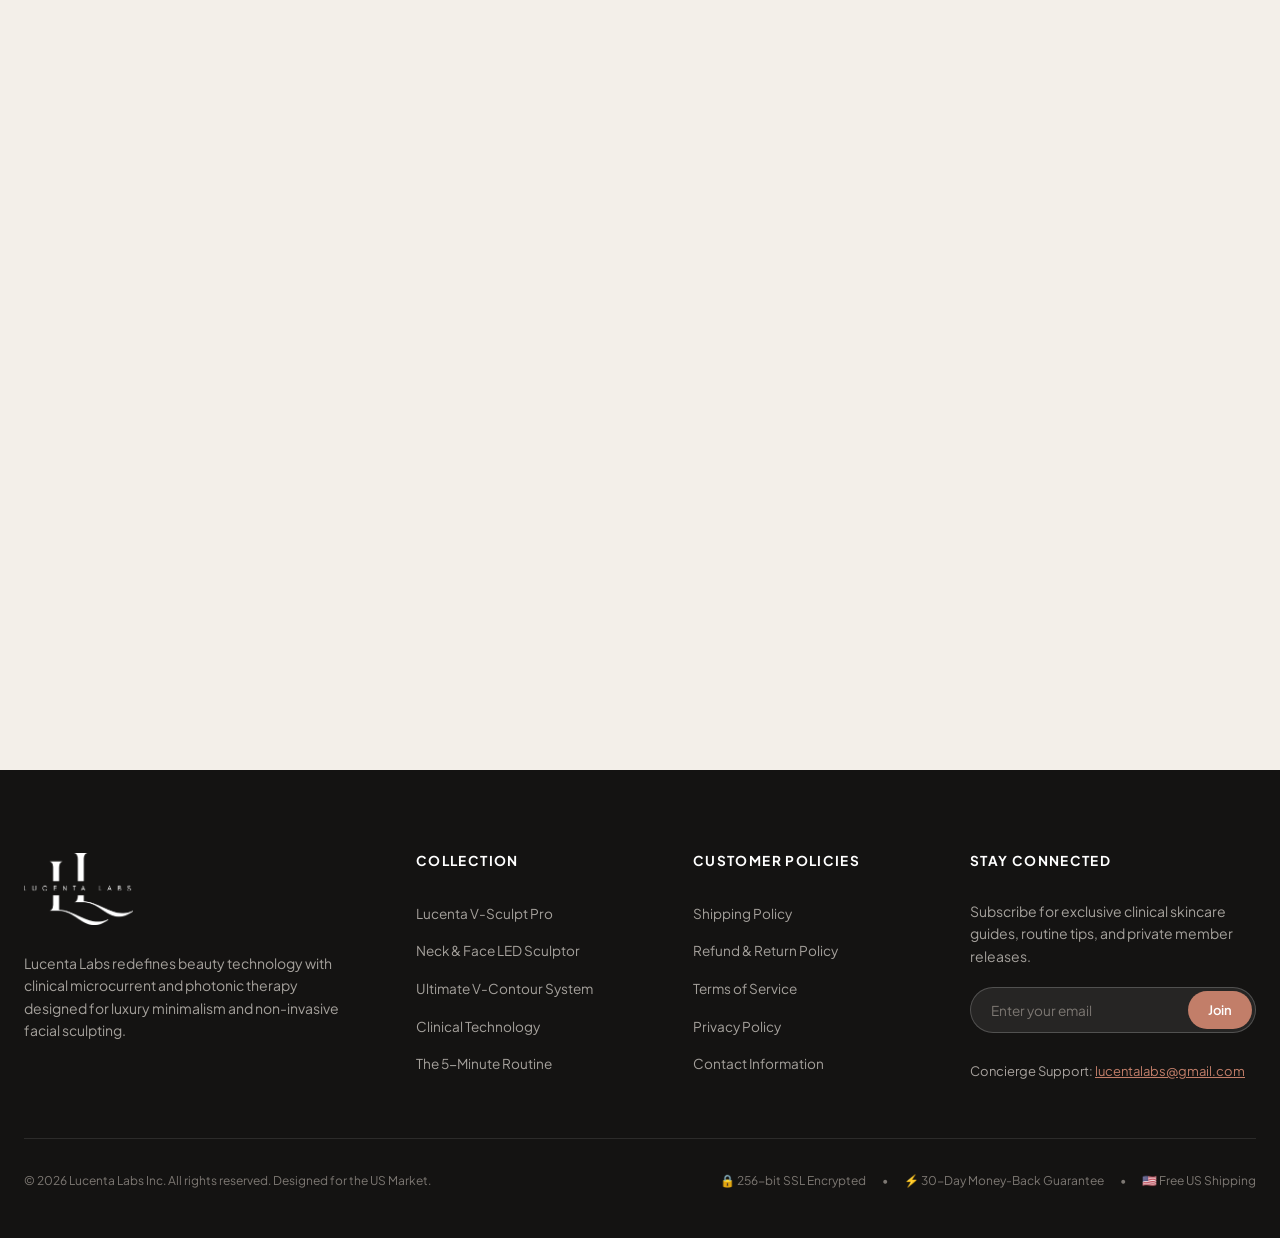
==== commit ed51894a: "perf & cro: add vercel edge cache headers, mobile sticky buy bars, cart trust badges, free shipping " ====
--- a/index.html
+++ b/index.html
@@ -169,6 +169,8 @@
   <link rel="dns-prefetch" href="https://fonts.googleapis.com">
   <link rel="dns-prefetch" href="https://fonts.gstatic.com">
   <link rel="dns-prefetch" href="https://cdn.shopify.com">
+  <link rel="dns-prefetch" href="https://connect.facebook.net">
+  <link rel="preconnect" href="https://connect.facebook.net" crossorigin>
   <link rel="preconnect" href="https://fonts.googleapis.com">
   <link rel="preconnect" href="https://fonts.gstatic.com" crossorigin>
   <link rel="preload" as="image" href="imgaes/hero-poster.webp" type="image/webp" fetchpriority="high">
@@ -5418,7 +5420,14 @@
         <svg width="14" height="14" viewBox="0 0 24 24" fill="none" stroke="currentColor" stroke-width="2">
           <path d="M20 6L9 17l-5-5" />
         </svg>
-        <span>30-Day Risk-Free Trial • 256-Bit Encrypted</span>
+        <span>30-Day Risk-Free Trial • 256-Bit Encrypted Checkout</span>
+      </div>
+      <div class="cart-payment-icons" style="display: flex; gap: 6px; align-items: center; justify-content: center; flex-wrap: wrap;">
+        <svg width="34" height="22" viewBox="0 0 38 24" fill="none" role="img" aria-label="Visa"><rect width="38" height="24" rx="4" fill="#FFFFFF" stroke="#E8E2DA"/><path d="M15.4 16.5H13.1L14.5 7.5H16.8L15.4 16.5ZM21.9 7.7C21.4 7.5 20.6 7.3 19.6 7.3C17.2 7.3 15.5 8.6 15.5 10.4C15.5 11.8 16.7 12.5 17.6 13C18.6 13.5 18.9 13.8 18.9 14.3C18.9 15 18 15.4 17.2 15.4C16.2 15.4 15.6 15.2 14.8 14.8L14.4 14.6L14 16.7C14.6 17 15.8 17.2 17 17.2C19.6 17.2 21.3 15.9 21.3 14C21.3 12.5 20.3 11.7 19.1 11.1C18.3 10.7 17.8 10.4 17.8 9.9C17.8 9.4 18.4 9 19.3 9C20.1 9 20.7 9.2 21.3 9.4L21.5 9.5L21.9 7.7ZM28.2 7.5H26.4C25.8 7.5 25.4 7.7 25.1 8.3L21.5 16.5H23.9L24.4 15.1H27.3L27.6 16.5H29.7L28.2 7.5ZM25 13.3L26.1 10.1C26.1 10.1 26.4 9.3 26.6 8.7H26.6C26.7 9.2 26.9 10.1 26.9 10.1L27.5 13.3H25ZM11.6 7.5H9.3L7 13.6L6.8 12.4C6.3 10.8 5 9.1 3.5 8.3L5.6 16.5H8.1L11.6 7.5Z" fill="#1A1F71"/></svg>
+        <svg width="34" height="22" viewBox="0 0 38 24" fill="none" role="img" aria-label="Mastercard"><rect width="38" height="24" rx="4" fill="#FFFFFF" stroke="#E8E2DA"/><circle cx="15" cy="12" r="7" fill="#EB001B"/><circle cx="23" cy="12" r="7" fill="#F79E1B"/><path d="M19 6.8a6.97 6.97 0 0 0-4 5.2 6.97 6.97 0 0 0 4 5.2 6.97 6.97 0 0 0 4-5.2 6.97 6.97 0 0 0-4-5.2Z" fill="#FF5F00"/></svg>
+        <svg width="34" height="22" viewBox="0 0 38 24" fill="none" role="img" aria-label="American Express"><rect width="38" height="24" rx="4" fill="#0077A6"/><path d="M6 15.5l1.6-3.8L6 8h2.5l1.2 2.8L11 8h2.3l-1.6 3.7 1.7 3.8h-2.4L9.7 12.5 8.4 15.5H6zm8.8 0V8h6.2c1.4 0 2.4.9 2.4 2.1 0 .9-.6 1.7-1.5 2 .9.3 1.4 1 1.4 2 0 1.2-1 2.1-2.4 2.1h-6.1zm2.3-4.4h3.6c.3 0 .6-.2.6-.5 0-.3-.3-.5-.6-.5h-3.6v1zm0 2.8h3.8c.4 0 .7-.2.7-.6 0-.3-.3-.5-.7-.5h-3.8v1.1zm8.7 1.6V8h6.5v1.9h-4.3v1.8h3.9v1.9h-3.9v1.9h4.3v1.9h-6.5z" fill="#FFFFFF"/></svg>
+        <svg width="34" height="22" viewBox="0 0 38 24" fill="none" role="img" aria-label="Apple Pay"><rect width="38" height="24" rx="4" fill="#141312"/><path d="M14.2 12.3c0-1.4.9-2.1 1-2.1-.7-1-1.8-1.1-2.1-1.1-1-.1-1.8.6-2.2.6-.5 0-1.2-.5-1.9-.5-1 0-1.9.6-2.4 1.5-1.1 1.8-.3 4.6.8 6.1.5.8 1.1 1.6 1.9 1.6.8 0 1.1-.5 2-.5.9 0 1.2.5 2 .5.8 0 1.4-.7 1.9-1.5.6-.9.8-1.7.9-1.8-.1 0-1.9-.7-1.9-2.3zM12.6 8.3c.4-.5.7-1.2.6-1.9-.6 0-1.4.4-1.8.9-.4.4-.7 1.1-.6 1.8.7.1 1.4-.3 1.8-.8z" fill="#FFFFFF"/><path d="M17.4 7h1.4v9.8h-1.4V7zm5.9 7.3h-3.2v-7h1.4v5.8h1.8v1.2zm3.2 2.6c-1.3 0-2.2-.9-2.2-2.1 0-1.3.9-2.1 2.2-2.1.6 0 1.1.2 1.4.5V11c0-.8-.6-1.3-1.4-1.3-.6 0-1.1.3-1.3.7l-1.1-.7c.4-.8 1.3-1.2 2.4-1.2 1.6 0 2.7.9 2.7 2.4v5.8h-1.3v-.8c-.3.6-.9 1-1.7 1zm.2-1.2c.7 0 1.3-.5 1.3-1.2v-.8c-.3-.3-.7-.4-1.2-.4-.8 0-1.3.4-1.3 1.1 0 .7.5 1.3 1.2 1.3zm6.6-4.9l-2 5.9h-1.4l.8-2.3-1.9-4.8h1.5l1.1 3.2 1-3.2h1.4l-.5 1.2z" fill="#FFFFFF"/></svg>
+        <svg width="34" height="22" viewBox="0 0 38 24" fill="none" role="img" aria-label="PayPal"><rect width="38" height="24" rx="4" fill="#FFFFFF" stroke="#E8E2DA"/><path d="M14.5 17.5l1.6-10.2h3.4c2.5 0 4 1.2 3.6 3.6-.3 2.1-1.9 3.3-3.8 3.3h-1.5l-.7 4.3h-2.6l1.2-1h-.2z" fill="#003087"/><path d="M17.5 17.5l1.1-7.2h3.4c1.8 0 3 .7 2.7 2.5-.3 2-1.8 3.2-3.6 3.2h-1.4l-.7 4.5h-2l.5-3z" fill="#0079C1"/></svg>
       </div>
     </div>
   </div>
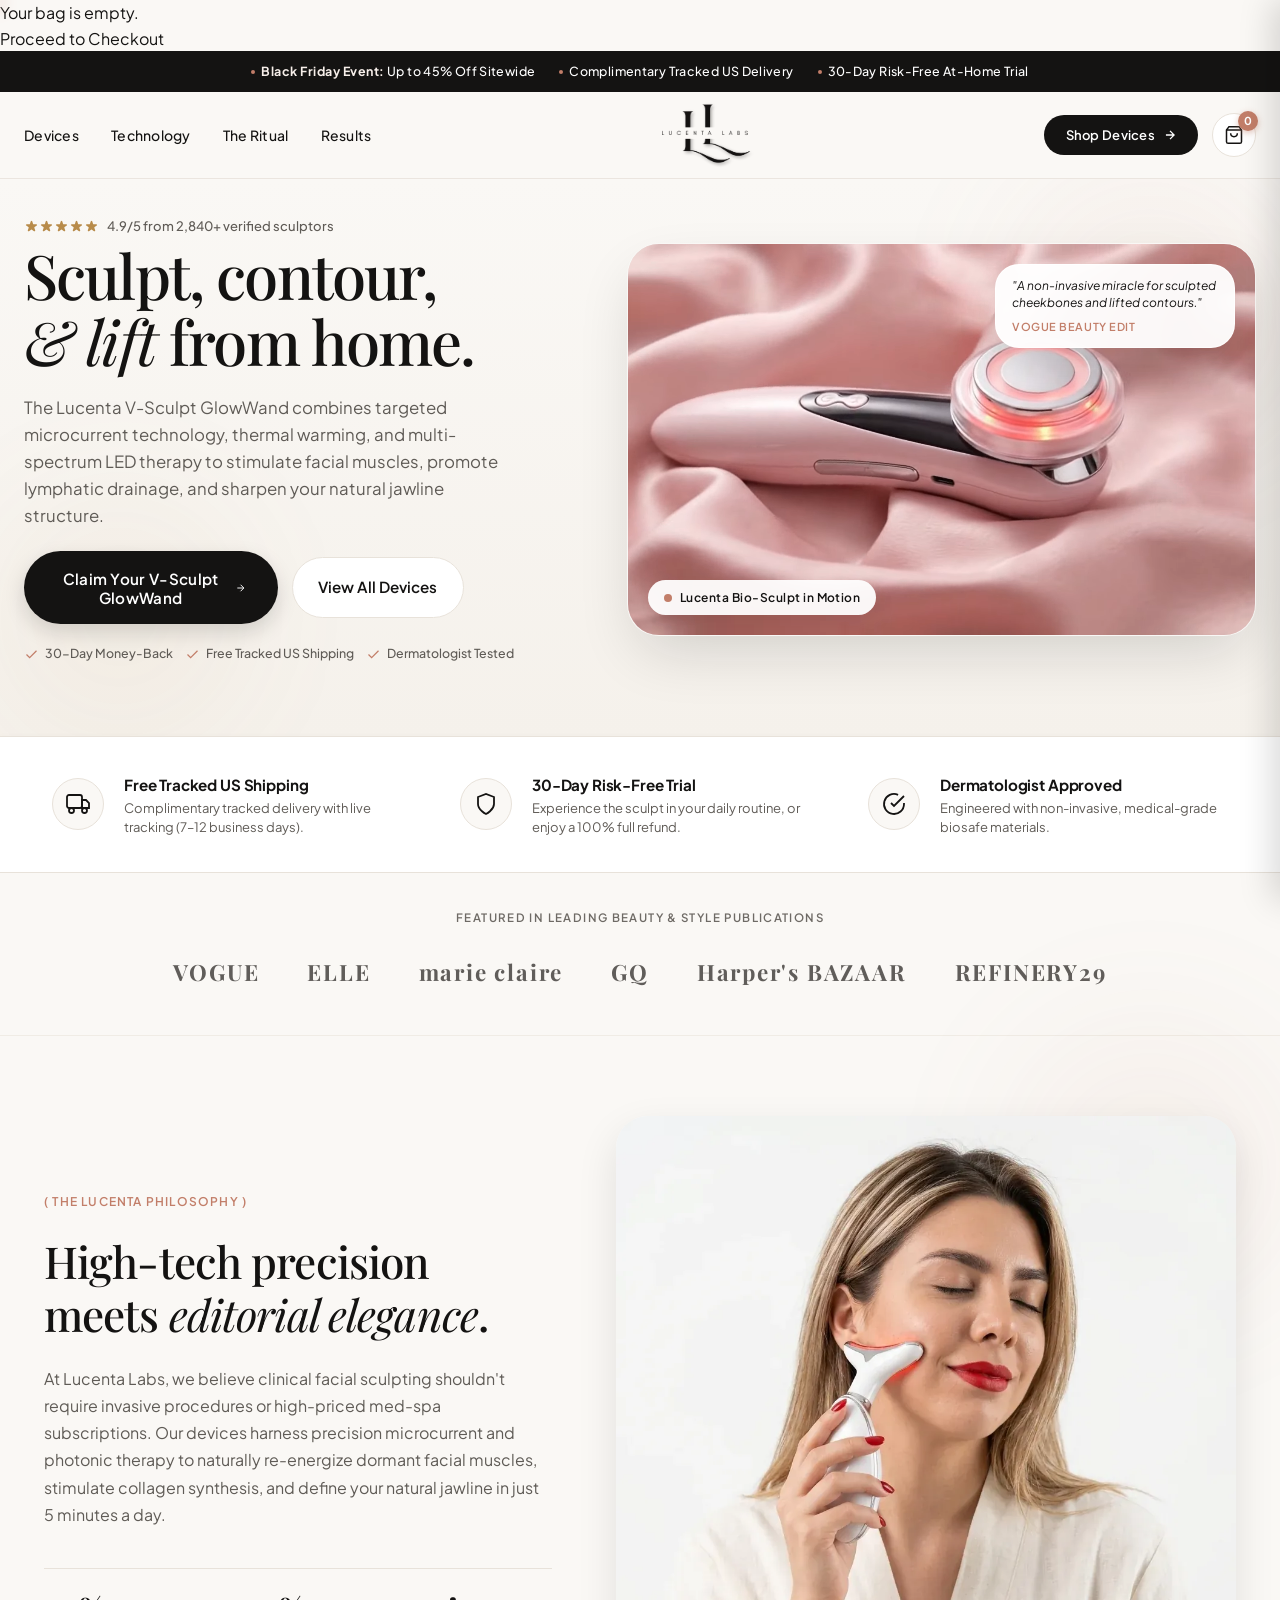
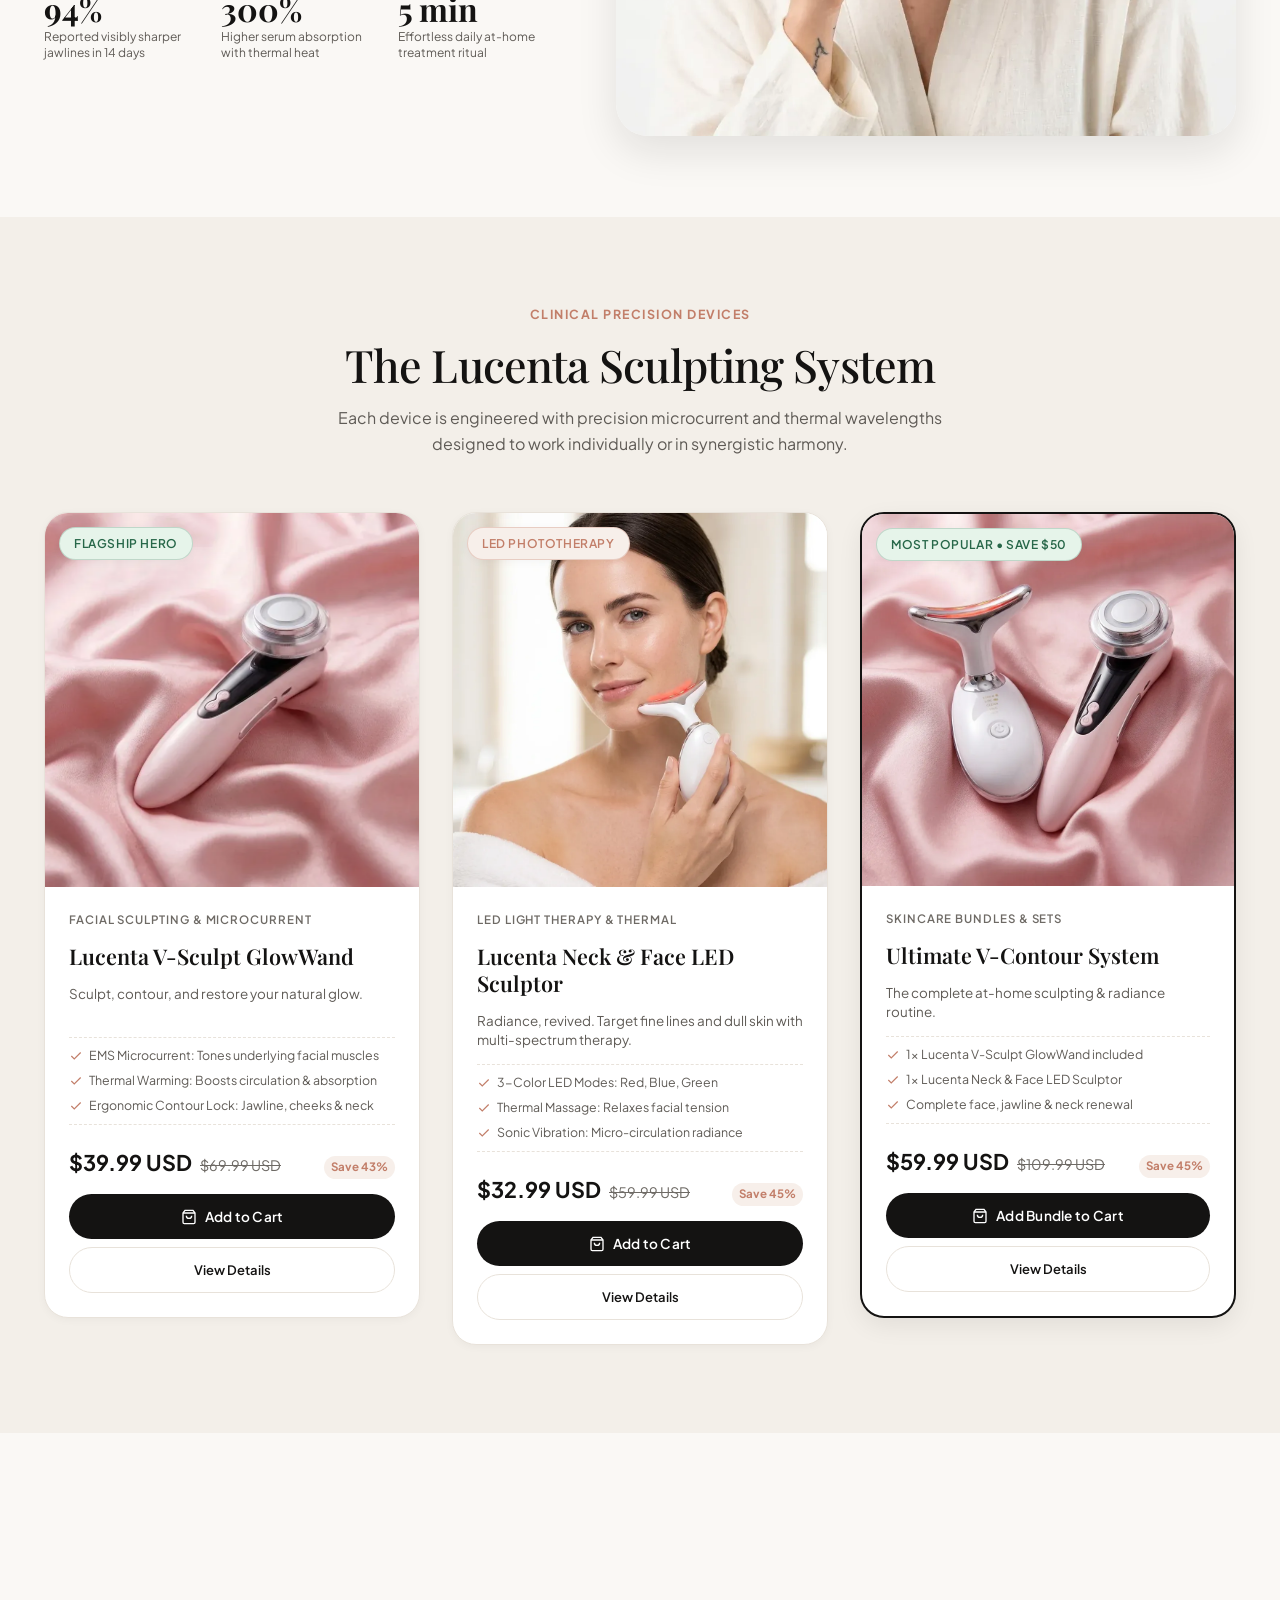
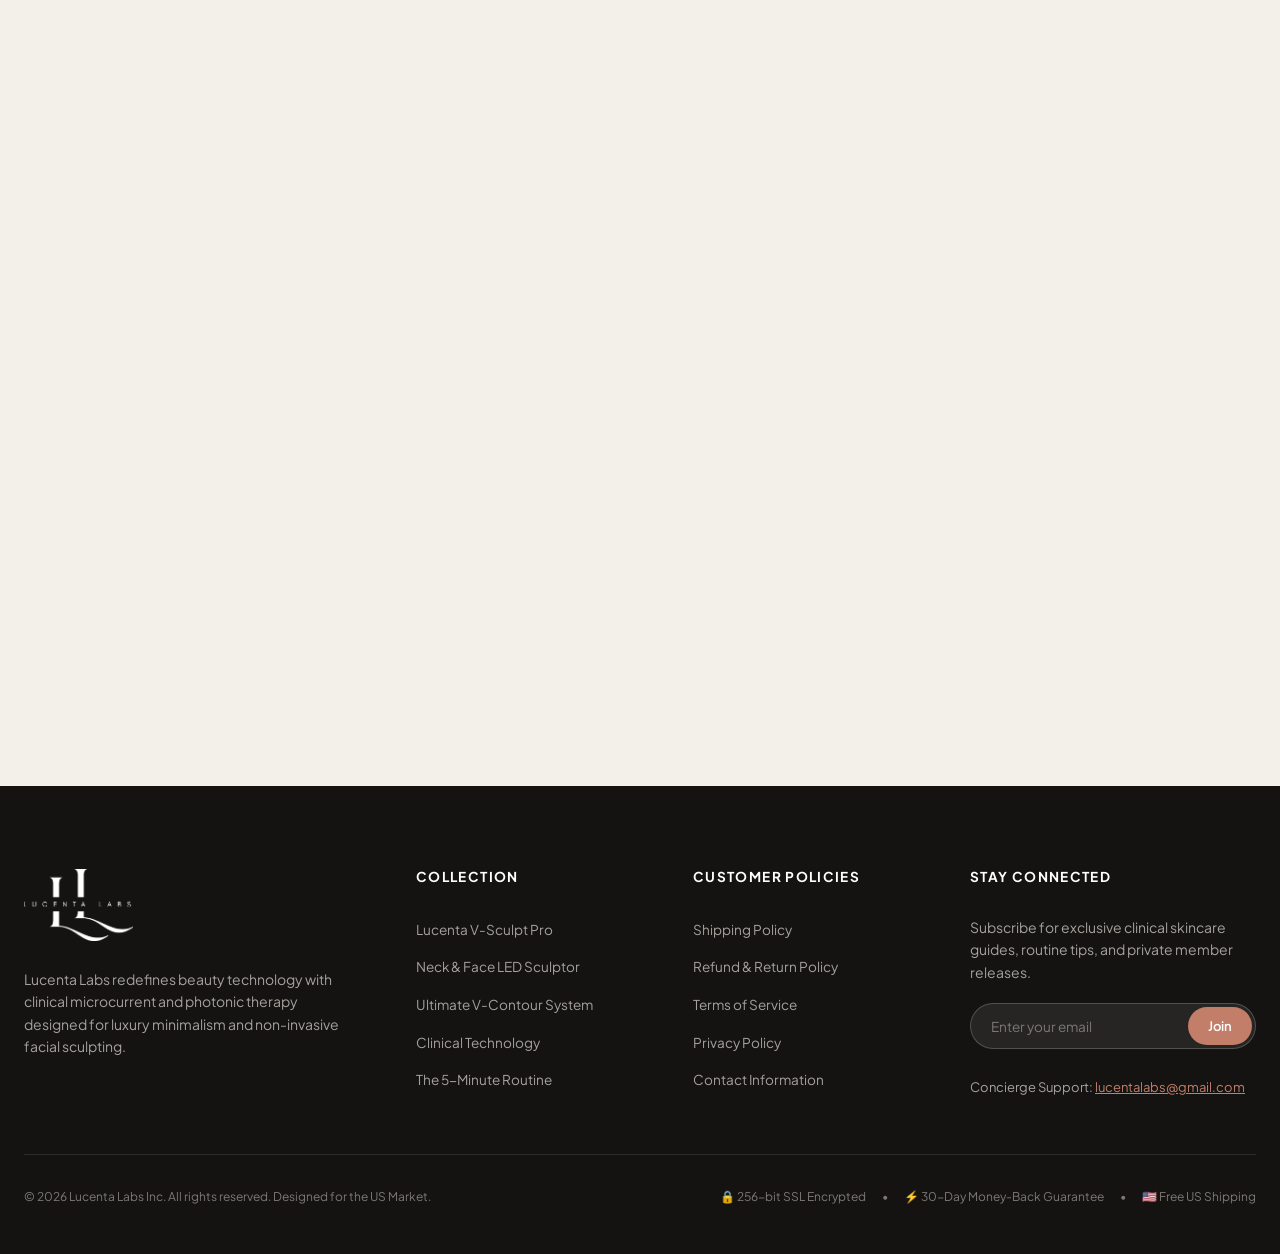
==== commit 370e3c44: "fix: remove duplicate second line in press mentions strip" ====
--- a/index.html
+++ b/index.html
@@ -3230,35 +3230,26 @@
       }
     }
 
-    /* 9. Seamless Infinite Marquee for Press Publications */
+    /* 9. Elegant Single-Line Press Publications Row */
     .press-strip {
+      position: relative;
       overflow: hidden;
-      position: relative;
-      mask-image: linear-gradient(to right, transparent 0%, black 8%, black 92%, transparent 100%);
-      -webkit-mask-image: linear-gradient(to right, transparent 0%, black 8%, black 92%, transparent 100%);
     }
 
     .press-logos {
       display: flex;
       align-items: center;
-      gap: 3.5rem;
-      animation: pressMarqueeLoop 28s linear infinite;
-      width: max-content;
-      will-change: transform;
-    }
-
-    .press-logos:hover {
-      animation-play-state: paused;
-    }
-
-    @keyframes pressMarqueeLoop {
-      0% {
-        transform: translateX(0);
-      }
-
-      100% {
-        transform: translateX(-50%);
-      }
+      justify-content: center;
+      gap: 3rem;
+      flex-wrap: nowrap;
+      overflow-x: auto;
+      scrollbar-width: none;
+      -ms-overflow-style: none;
+      padding: 0.5rem 1rem;
+    }
+
+    .press-logos::-webkit-scrollbar {
+      display: none;
     }
 
     .press-logo-text {
@@ -6073,12 +6064,7 @@
       setTimeout(setupTiltCards, 1000);
       setTimeout(setupTiltCards, 2500);
 
-      /* ---- 5. Press Logos Seamless Infinite Marquee Cloner ---- */
-      var pressLogos = document.querySelector('.press-logos');
-      if (pressLogos && !pressLogos.dataset.cloned) {
-        pressLogos.innerHTML += pressLogos.innerHTML;
-        pressLogos.dataset.cloned = 'true';
-      }
+      
 
       /* ---- 6. Customer Care & Policies Interactive Tabs Controller ---- */
       window.switchPolicyTab = function (policyId, scrollIntoView) {
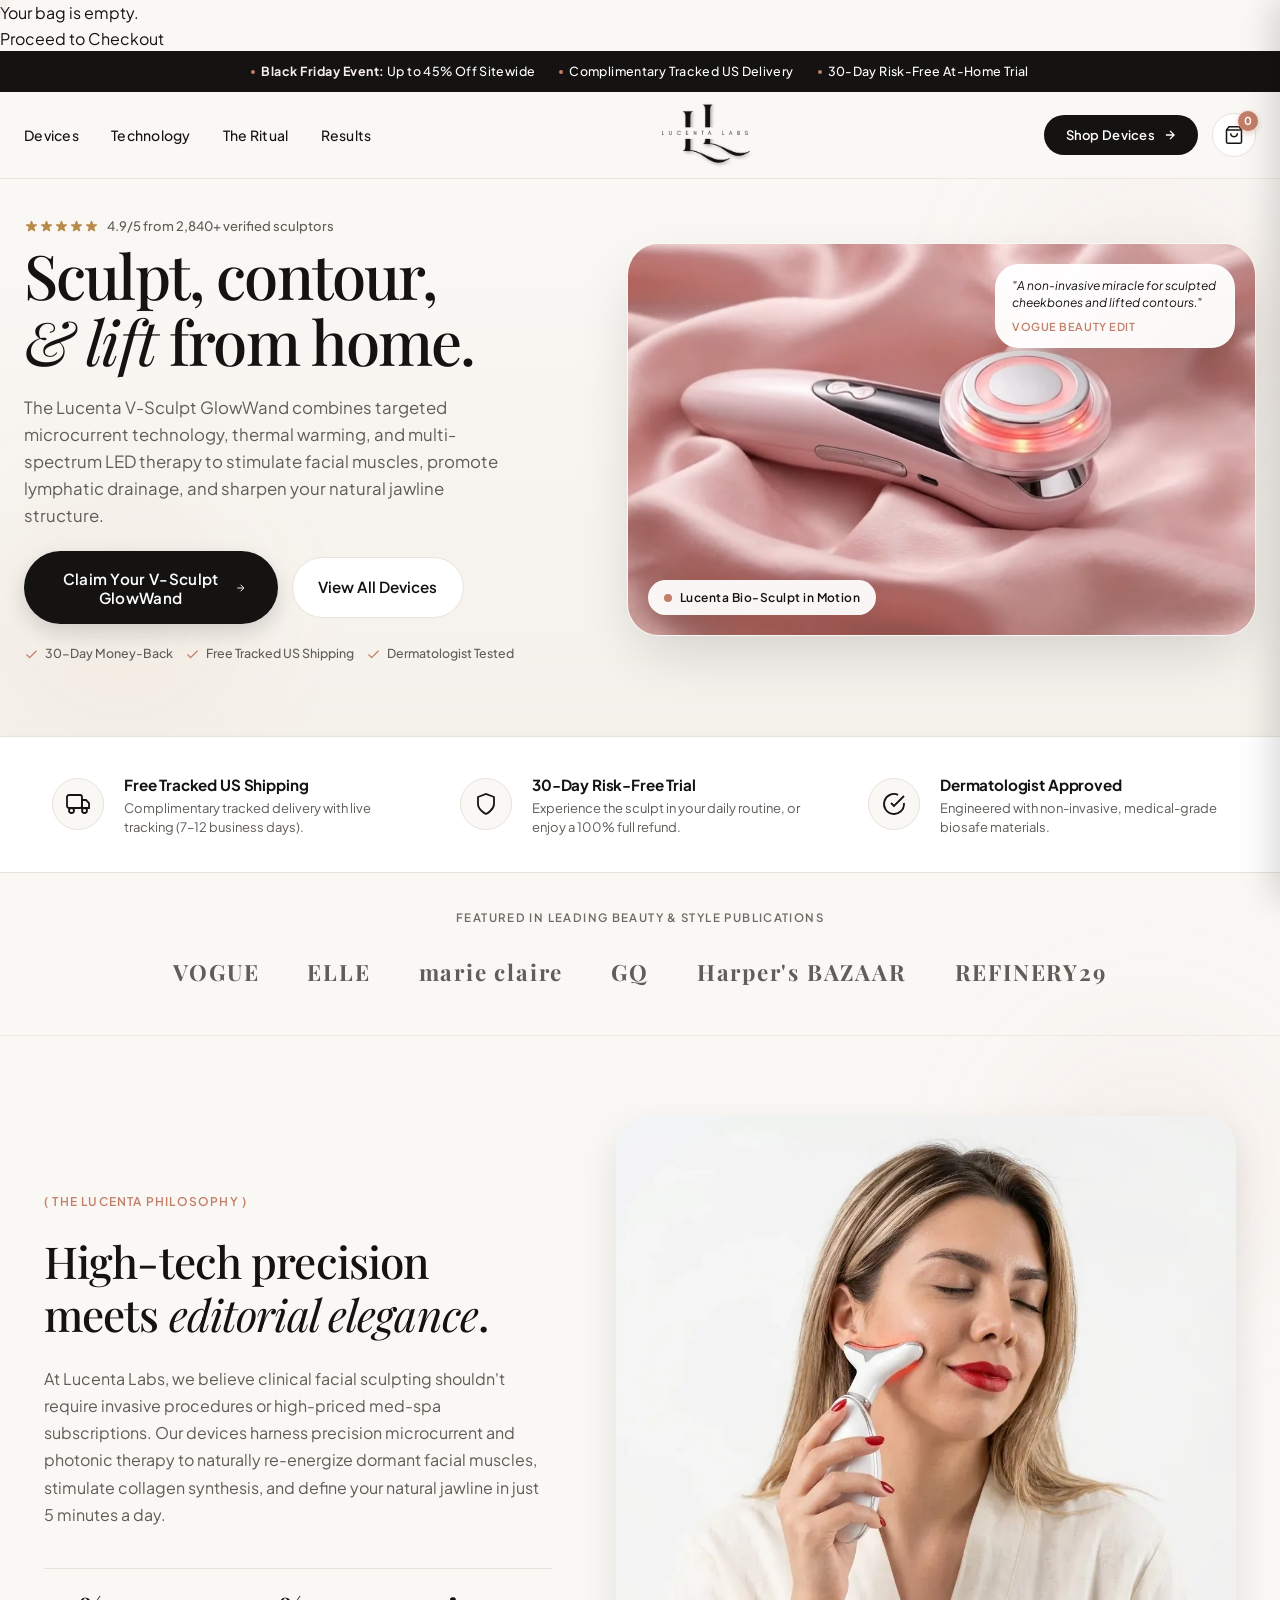
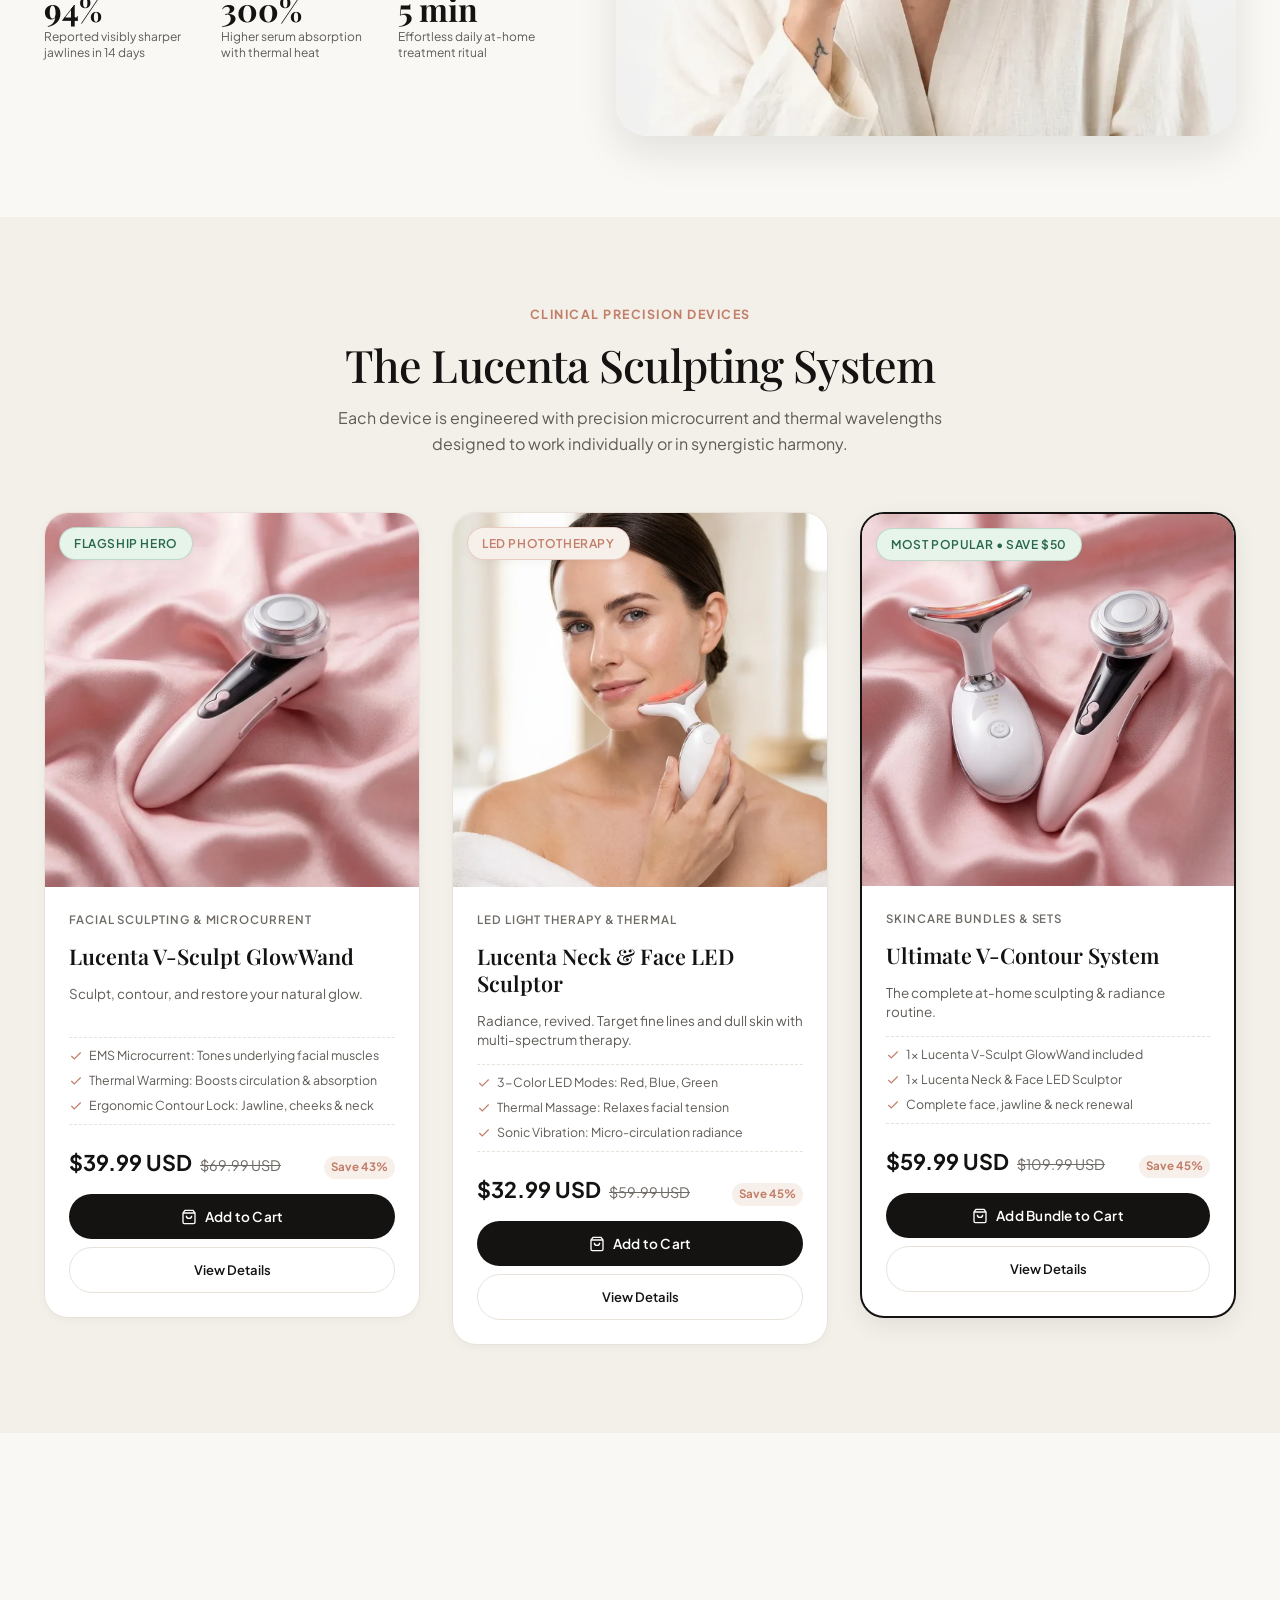
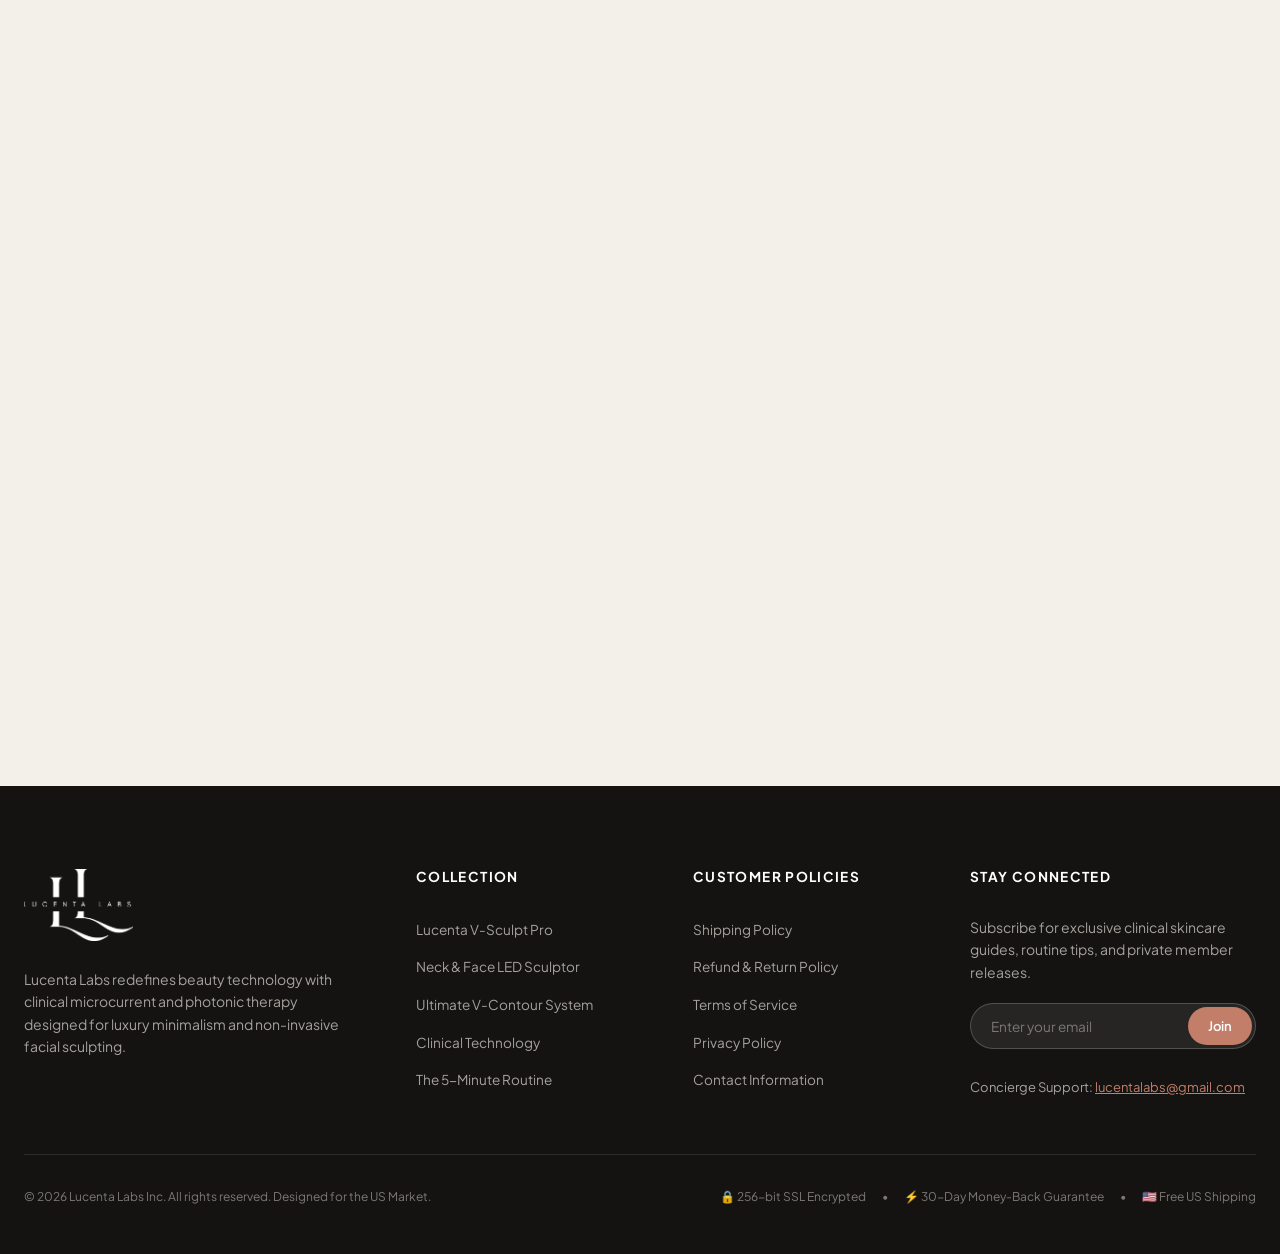
==== commit 70dfb9ac: "feat(pdp): set all review locations to US, simplify stock badge to 'In Stock', randomize viewers cou" ====
--- a/index.html
+++ b/index.html
@@ -4598,7 +4598,7 @@
           <div class="review-author">
             <div class="review-avatar">CD</div>
             <div class="review-meta">
-              <span class="review-name">Camille D. — Paris, France</span>
+              <span class="review-name">Camille D. — Scottsdale, AZ</span>
               <span class="review-tag">
                 <svg width="12" height="12" viewBox="0 0 24 24" fill="none" stroke="currentColor" stroke-width="2.5">
                   <polyline points="20 6 9 17 4 12" />
@@ -4661,7 +4661,7 @@
           <div class="review-author">
             <div class="review-avatar">CB</div>
             <div class="review-meta">
-              <span class="review-name">Chloe B. — London, UK</span>
+              <span class="review-name">Chloe B. — Dallas, TX</span>
               <span class="review-tag">
                 <svg width="12" height="12" viewBox="0 0 24 24" fill="none" stroke="currentColor" stroke-width="2.5">
                   <polyline points="20 6 9 17 4 12" />
@@ -4767,7 +4767,7 @@
           <div class="review-author">
             <div class="review-avatar">CD</div>
             <div class="review-meta">
-              <span class="review-name">Camille D. — Paris, France</span>
+              <span class="review-name">Camille D. — Scottsdale, AZ</span>
               <span class="review-tag">
                 <svg width="12" height="12" viewBox="0 0 24 24" fill="none" stroke="currentColor" stroke-width="2.5">
                   <polyline points="20 6 9 17 4 12" />
@@ -4830,7 +4830,7 @@
           <div class="review-author">
             <div class="review-avatar">CB</div>
             <div class="review-meta">
-              <span class="review-name">Chloe B. — London, UK</span>
+              <span class="review-name">Chloe B. — Dallas, TX</span>
               <span class="review-tag">
                 <svg width="12" height="12" viewBox="0 0 24 24" fill="none" stroke="currentColor" stroke-width="2.5">
                   <polyline points="20 6 9 17 4 12" />
